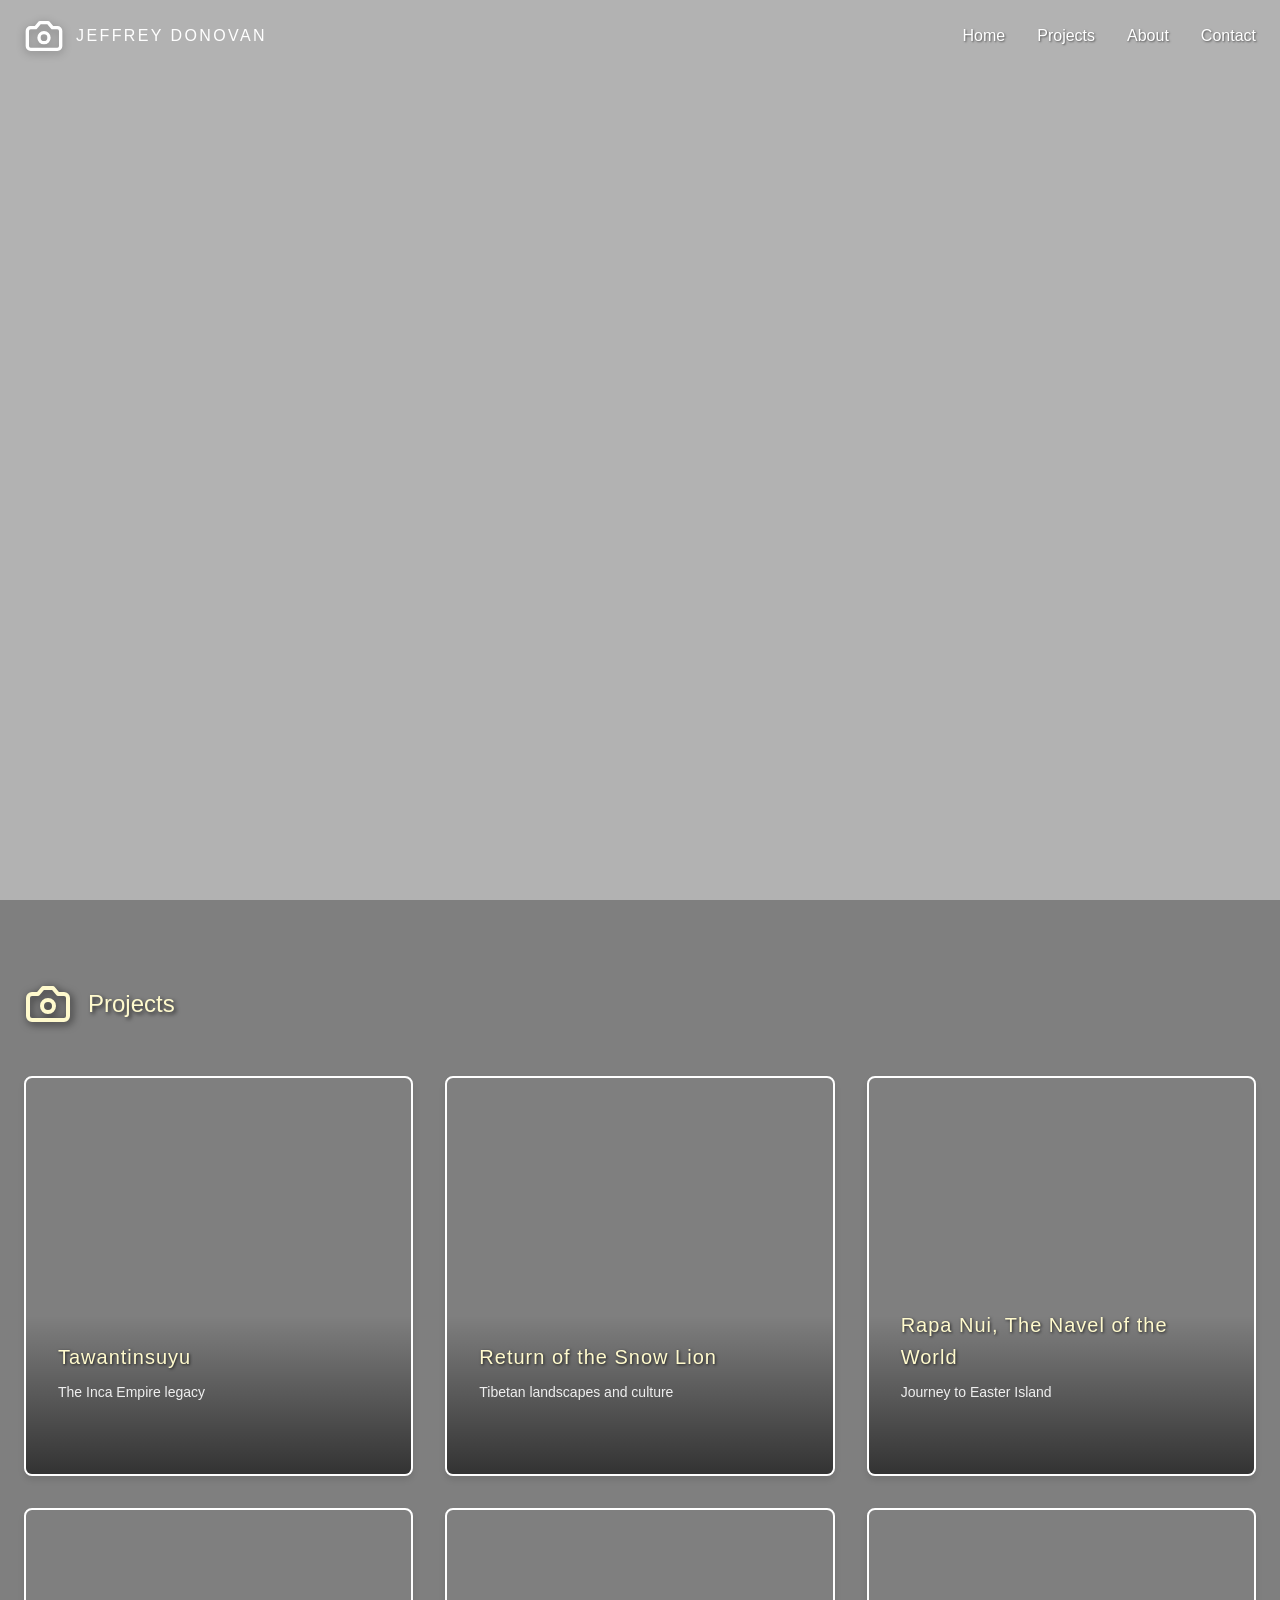
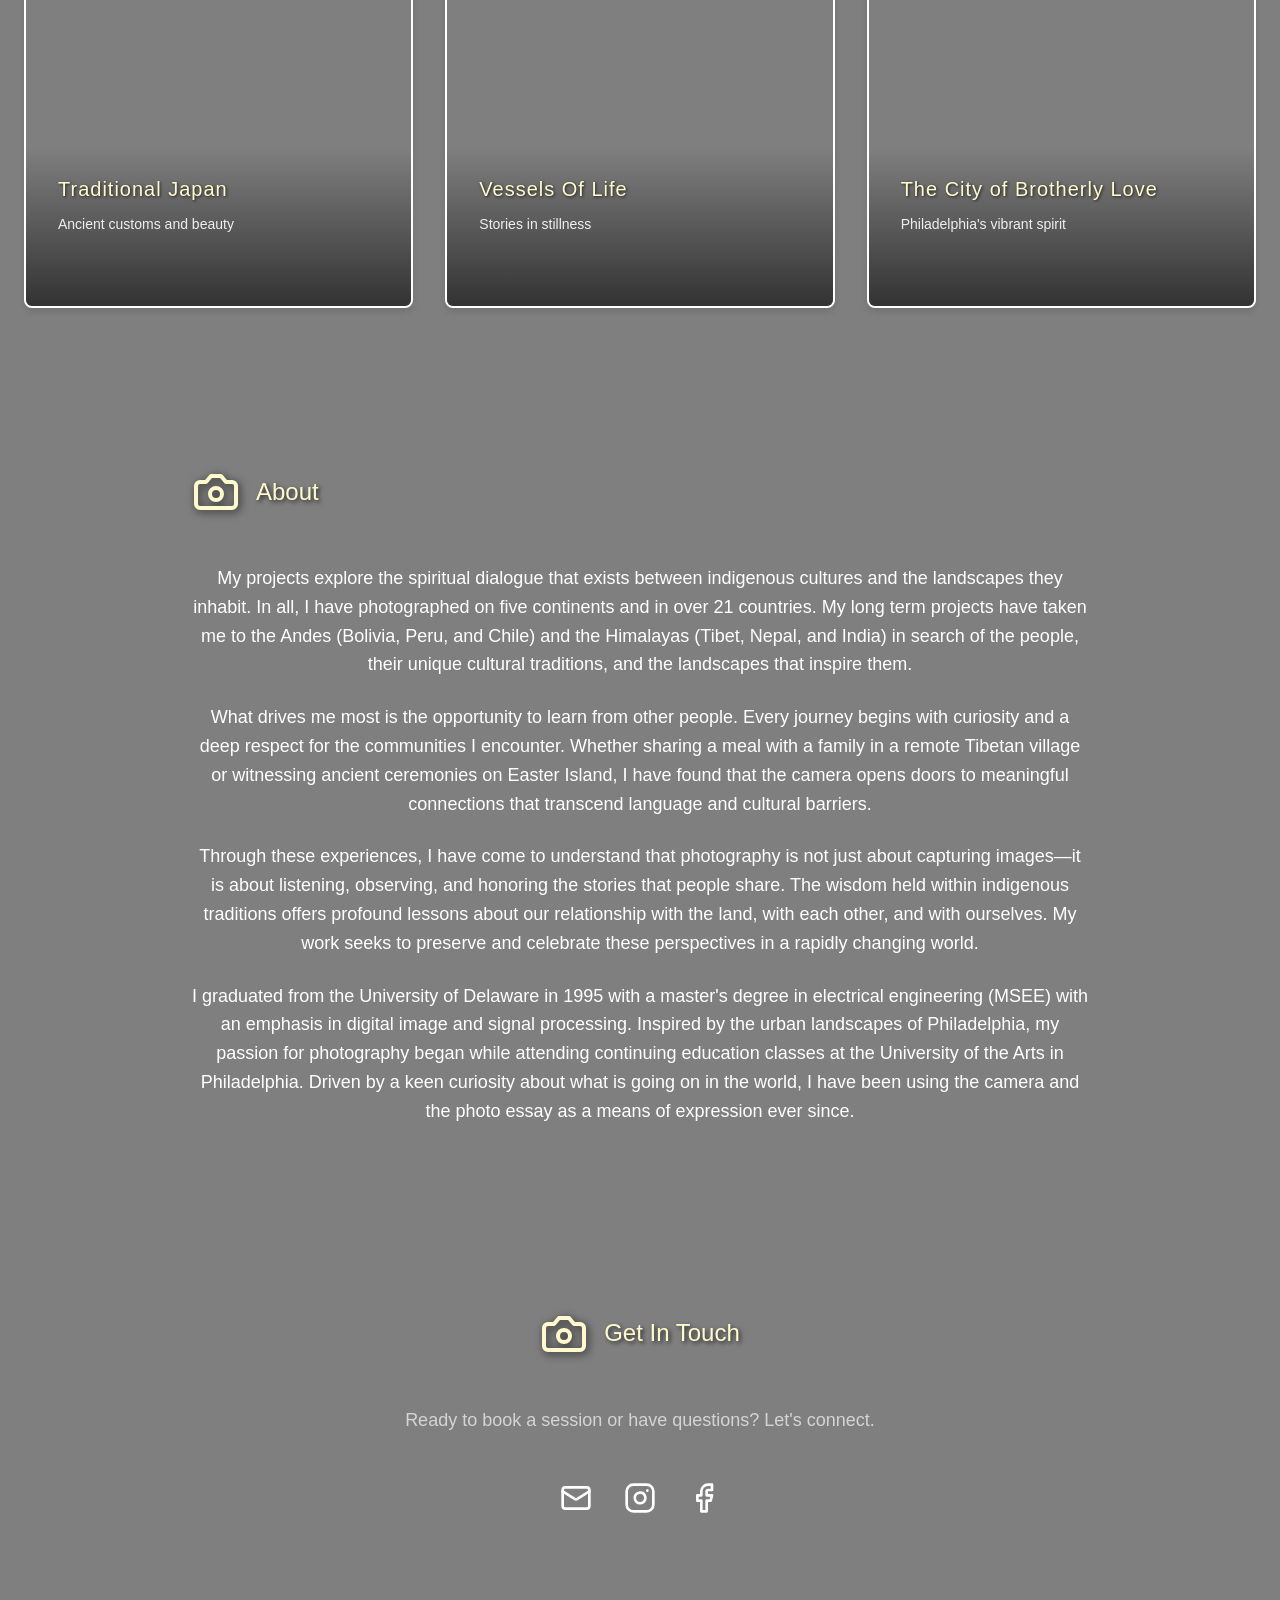
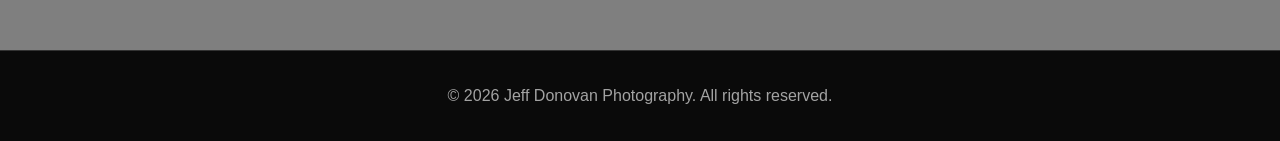
==== index.html @ c636da7d "Initial checkin" ====
<!DOCTYPE html>
<html lang="en">
<head>
  <meta charset="UTF-8">
  <meta name="viewport" content="width=device-width, initial-scale=1.0">
  <meta http-equiv="X-UA-Compatible" content="IE=edge">
  <title>Jeff Donovan Photography - Travel & Cultural Photography</title>
  
  <!-- SEO Meta Tags -->
  <meta name="keywords" content="Jeff Donovan,Jeffrey Donovan,Jeff Donovan photography,travel photography, visual anthropology,prints for sale,fine art,links to travel resources,bolivia,chile,peru,easter island,Aymara,Tibet,Rapa Nui,Philadelphia,American Photographer,American Photography">
  <meta name="description" content="This site is a showcase for the creative photography of Jeff Donovan. Jeff is a freelance photographer currently residing in Philadelphia.">
  <meta name="author" content="jeffdonovan@jeffdonovan.net">
  <meta name="robots" content="index, follow">
  
  <!-- Open Graph / Facebook -->
  <meta property="og:type" content="website">
  <meta property="og:title" content="Jeff Donovan Photography"/>
  <meta property="og:url" content="http://www.jeffdonovan.net/mainLayout.php?contentIndex=Home"/>
  <meta property="og:image" content="http://www.jeffdonovan.net/photos/aymara/Aymara0173-001c.jpg"/>
  <meta property="og:image" content="http://www.jeffdonovan.net/photos/aymara/Aymara165c.jpg"/>
  <meta property="og:description" content="This site is a showcase for the creative photography of Jeff Donovan. Jeff is a freelance photographer currently residing in the Philadelphia area."/>
  <meta property="og:site_name" content="Jeff Donovan Photography">
  
  <!-- Twitter Card -->
  <meta name="twitter:card" content="summary_large_image">
  <meta name="twitter:title" content="Jeff Donovan Photography">
  <meta name="twitter:description" content="This site is a showcase for the creative photography of Jeff Donovan. Jeff is a freelance photographer currently residing in the Philadelphia area.">
  <meta name="twitter:image" content="http://www.jeffdonovan.net/photos/aymara/Aymara0173-001c.jpg">
  
  <!-- Favicon (you'll need to add actual favicon files) -->
  <link rel="icon" type="image/x-icon" href="favicon.ico">
  <link rel="apple-touch-icon" sizes="180x180" href="apple-touch-icon.png">
  
  <!-- Canonical URL -->
  <link rel="canonical" href="http://www.jeffdonovan.net/">
  
  <link rel="stylesheet" href="styles.css">
</head>
<body>
  <!-- Header -->
  <header>
    <div class="header-container">
      <a href="#portfolio" class="logo">
        <svg xmlns="http://www.w3.org/2000/svg" width="24" height="24" viewBox="0 0 24 24" fill="none" stroke="currentColor" stroke-width="2" stroke-linecap="round" stroke-linejoin="round">
          <path d="M14.5 4h-5L7 7H4a2 2 0 0 0-2 2v9a2 2 0 0 0 2 2h16a2 2 0 0 0 2-2V9a2 2 0 0 0-2-2h-3l-2.5-3z"/>
          <circle cx="12" cy="13" r="3"/>
        </svg>
        <span>JEFFREY DONOVAN</span>
      </a>
      
      <nav>
        <a href="#home">Home</a>
        <a href="#portfolio">Projects</a>
        <a href="#about">About</a>
        <a href="#contact">Contact</a>
      </nav>

      <button class="menu-btn" onclick="toggleMenu()">
        <svg id="menu-icon" xmlns="http://www.w3.org/2000/svg" width="24" height="24" viewBox="0 0 24 24" fill="none" stroke="currentColor" stroke-width="2" stroke-linecap="round" stroke-linejoin="round">
          <line x1="3" y1="12" x2="21" y2="12"/>
          <line x1="3" y1="6" x2="21" y2="6"/>
          <line x1="3" y1="18" x2="21" y2="18"/>
        </svg>
      </button>
    </div>

    <div class="mobile-menu" id="mobile-menu">
      <a href="#home" onclick="toggleMenu()">Home</a>
      <a href="#portfolio" onclick="toggleMenu()">Projects</a>
      <a href="#about" onclick="toggleMenu()">About</a>
      <a href="#contact" onclick="toggleMenu()">Contact</a>
    </div>
  </header>

  <!-- Hero Section -->
  <section id="home" class="hero" data-hero-images='["http://www.jeffdonovan.net/photos/xlg/JED-2005-0073.jpg", "http://www.jeffdonovan.net/photos/xlg/JED-2006-0216.jpg", "http://www.jeffdonovan.net/photos/xlg/JED-2012-0015-001.jpg", "http://www.jeffdonovan.net/photos/xlg/JED-2012-0496-001.jpg", "http://www.jeffdonovan.net/photos/xlg/JED-2003-0035-001.jpg"]'></section>

  <!-- Portfolio Section -->
  <section id="portfolio" class="portfolio">
    <div class="container">
      <h2 class="section-title section-title-with-icon">
        <svg xmlns="http://www.w3.org/2000/svg" width="48" height="48" viewBox="0 0 24 24" fill="none" stroke="currentColor" stroke-width="2" stroke-linecap="round" stroke-linejoin="round">
          <path d="M14.5 4h-5L7 7H4a2 2 0 0 0-2 2v9a2 2 0 0 0 2 2h16a2 2 0 0 0 2-2V9a2 2 0 0 0-2-2h-3l-2.5-3z"/>
          <circle cx="12" cy="13" r="3"/>
        </svg>
        <span>Projects</span>
      </h2>
      
      <div class="category-cards">
        <div class="category-card" data-portfolio="peru" data-images='["http://www.jeffdonovan.net/photos/md/JED-2005-0073.jpg", "http://www.jeffdonovan.net/photos/md/JED-2011-0134 001.jpg", "http://www.jeffdonovan.net/photos/md/JED-2011-0129 002.jpg", "http://www.jeffdonovan.net/photos/md/JED-2011-0158-001.jpg"]'>
          <div class="category-image"></div>
          <div class="category-overlay">
            <h3 class="category-title">Tawantinsuyu</h3>
            <p class="category-description">The Inca Empire legacy</p>
            <a href="portfolio-detail.html?portfolio=peru" class="category-link">View Gallery →</a>
          </div>
        </div>
        
        <div class="category-card" data-portfolio="tibet" data-images='["http://www.jeffdonovan.net/photos/md/JED-2006-0177.jpg", "http://www.jeffdonovan.net/photos/md/JED-2006-0161.jpg", "http://www.jeffdonovan.net/photos/md/JED-2006-0216.jpg", "http://www.jeffdonovan.net/photos/md/JED-2011-0294 001.jpg"]'>
          <div class="category-image"></div>
          <div class="category-overlay">
            <h3 class="category-title">Return of the Snow Lion</h3>
            <p class="category-description">Tibetan landscapes and culture</p>
            <a href="portfolio-detail.html?portfolio=tibet" class="category-link">View Gallery →</a>
          </div>
        </div>
        
        <div class="category-card" data-portfolio="rapa-nui" data-images='["http://www.jeffdonovan.net/photos/md/JED-2003-0011-001.jpg", "http://www.jeffdonovan.net/photos/md/JED-2003-0016-001.jpg", "http://www.jeffdonovan.net/photos/md/JED-2003-0017-001.jpg", "http://www.jeffdonovan.net/photos/md/JED-2003-0014-001.jpg"]'>
          <div class="category-image"></div>
          <div class="category-overlay">
            <h3 class="category-title">Rapa Nui, The Navel of the World</h3>
            <p class="category-description">Journey to Easter Island</p>
            <a href="portfolio-detail.html?portfolio=rapa-nui" class="category-link">View Gallery →</a>
          </div>
        </div>
        
        <div class="category-card" data-portfolio="japan" data-images='["http://www.jeffdonovan.net/photos/md/JED-2012-0015-001.jpg", "http://www.jeffdonovan.net/photos/md/JED-2012-0294-001.jpg", "http://www.jeffdonovan.net/photos/md/JED-2012-0052-001.jpg", "http://www.jeffdonovan.net/photos/md/JED-2012-0261-002.jpg", "http://www.jeffdonovan.net/photos/md/JED-2012-0027-002.jpg", "http://www.jeffdonovan.net/photos/md/JED-2012-0045-003.jpg"]'>
          <div class="category-image"></div>
          <div class="category-overlay">
            <h3 class="category-title">Traditional Japan</h3>
            <p class="category-description">Ancient customs and beauty</p>
            <a href="portfolio-detail.html?portfolio=japan" class="category-link">View Gallery →</a>
          </div>
        </div>
        
        <div class="category-card" data-portfolio="vessels" data-images='["http://www.jeffdonovan.net/photos/md/JED-2010-0046-2.jpg", "http://www.jeffdonovan.net/photos/md/JED-2010-0152.jpg", "http://www.jeffdonovan.net/photos/md/JED-2010-0117.jpg", "http://www.jeffdonovan.net/photos/md/JED-2010-0179.jpg"]'>
          <div class="category-image"></div>
          <div class="category-overlay">
            <h3 class="category-title">Vessels Of Life</h3>
            <p class="category-description">Stories in stillness</p>
            <a href="portfolio-detail.html?portfolio=vessels" class="category-link">View Gallery →</a>
          </div>
        </div>
        
        <div class="category-card" data-portfolio="philadelphia" data-images='["http://www.jeffdonovan.net/photos/md/JED-PHIL-0001.jpg", "http://www.jeffdonovan.net/photos/md/JED-PHIL-0040-1.jpg", "http://www.jeffdonovan.net/photos/md/JED-PHIL-0008.jpg", "http://www.jeffdonovan.net/photos/md/JED-PHIL-0011.jpg"]'>
          <div class="category-image"></div>
          <div class="category-overlay">
            <h3 class="category-title">The City of Brotherly Love</h3>
            <p class="category-description">Philadelphia's vibrant spirit</p>
            <a href="portfolio-detail.html?portfolio=philadelphia" class="category-link">View Gallery →</a>
          </div>
        </div>
      </div>
    </div>
  </section>

  <!-- About Section -->
  <section id="about" class="about">
    <div class="about-content">
      <h2 class="section-title section-title-with-icon">
        <svg xmlns="http://www.w3.org/2000/svg" width="48" height="48" viewBox="0 0 24 24" fill="none" stroke="currentColor" stroke-width="2" stroke-linecap="round" stroke-linejoin="round">
          <path d="M14.5 4h-5L7 7H4a2 2 0 0 0-2 2v9a2 2 0 0 0 2 2h16a2 2 0 0 0 2-2V9a2 2 0 0 0-2-2h-3l-2.5-3z"/>
          <circle cx="12" cy="13" r="3"/>
        </svg>
        <span>About</span>
      </h2>
      <p class="main">My projects explore the spiritual dialogue that exists between indigenous cultures and the landscapes they inhabit. In all, I have photographed on five continents and in over 21 countries. My long term projects have taken me to the Andes (Bolivia, Peru, and Chile) and the Himalayas (Tibet, Nepal, and India) in search of the people, their unique cultural traditions, and the landscapes that inspire them.</p>
<p class="main">What drives me most is the opportunity to learn from other people. Every journey begins with curiosity and a deep respect for the communities I encounter. Whether sharing a meal with a family in a remote Tibetan village or witnessing ancient ceremonies on Easter Island, I have found that the camera opens doors to meaningful connections that transcend language and cultural barriers.</p>
<p class="main">Through these experiences, I have come to understand that photography is not just about capturing images—it is about listening, observing, and honoring the stories that people share. The wisdom held within indigenous traditions offers profound lessons about our relationship with the land, with each other, and with ourselves. My work seeks to preserve and celebrate these perspectives in a rapidly changing world.</p>
<p class="main">I graduated from the University of Delaware in 1995 with a master's degree in electrical engineering (MSEE) with an emphasis in digital image and signal processing. Inspired by the urban landscapes of Philadelphia, my passion for photography began while attending continuing education classes at the University of the Arts in Philadelphia. Driven by a keen curiosity about what is going on in the world, I have been using the camera and the photo essay as a means of expression ever since.</p>
    </div>
  </section>

  <!-- Contact Section -->
  <section id="contact" class="contact">
    <div class="contact-content">
      <h2 class="section-title section-title-with-icon">
        <svg xmlns="http://www.w3.org/2000/svg" width="48" height="48" viewBox="0 0 24 24" fill="none" stroke="currentColor" stroke-width="2" stroke-linecap="round" stroke-linejoin="round">
          <path d="M14.5 4h-5L7 7H4a2 2 0 0 0-2 2v9a2 2 0 0 0 2 2h16a2 2 0 0 0 2-2V9a2 2 0 0 0-2-2h-3l-2.5-3z"/>
          <circle cx="12" cy="13" r="3"/>
        </svg>
        <span>Get In Touch</span>
      </h2>
      <p>Ready to book a session or have questions? Let's connect.</p>
      
      <div class="social-links">
        <a href="/cdn-cgi/l/email-protection#f9939c9f9f9d9697968f9897b9939c9f9f9d9697968f9897d7979c8d">
          <svg xmlns="http://www.w3.org/2000/svg" width="32" height="32" viewBox="0 0 24 24" fill="none" stroke="currentColor" stroke-width="2" stroke-linecap="round" stroke-linejoin="round">
            <rect x="2" y="4" width="20" height="16" rx="2"/>
            <path d="m22 7-8.97 5.7a1.94 1.94 0 0 1-2.06 0L2 7"/>
          </svg>
        </a>
        <a href="#">
          <svg xmlns="http://www.w3.org/2000/svg" width="32" height="32" viewBox="0 0 24 24" fill="none" stroke="currentColor" stroke-width="2" stroke-linecap="round" stroke-linejoin="round">
            <rect x="2" y="2" width="20" height="20" rx="5" ry="5"/>
            <path d="M16 11.37A4 4 0 1 1 12.63 8 4 4 0 0 1 16 11.37z"/>
            <line x1="17.5" y1="6.5" x2="17.51" y2="6.5"/>
          </svg>
        </a>
        <a href="#">
          <svg xmlns="http://www.w3.org/2000/svg" width="32" height="32" viewBox="0 0 24 24" fill="none" stroke="currentColor" stroke-width="2" stroke-linecap="round" stroke-linejoin="round">
            <path d="M18 2h-3a5 5 0 0 0-5 5v3H7v4h3v8h4v-8h3l1-4h-4V7a1 1 0 0 1 1-1h3z"/>
          </svg>
        </a>
      </div>
    </div>
  </section>

  <!-- Footer -->
  <footer>
    <p>&copy; 2026 Jeff Donovan Photography. All rights reserved.</p>
  </footer>

  <script src="script.js"></script>
</body>
</html>
---- styles.css ----
* {
  margin: 0;
  padding: 0;
  box-sizing: border-box;
}

body {
  font-family: -apple-system, BlinkMacSystemFont, 'Segoe UI', Roboto, 'Helvetica Neue', Arial, sans-serif;
  background-color: white;
  color: #171717;
  line-height: 1.6;
}

/* Header Styles */
header {
  position: fixed;
  width: 100%;
  background-color: transparent;
  backdrop-filter: none;
  z-index: 1000;
  border-bottom: none;
  transition: background-color 0.3s, backdrop-filter 0.3s, border-bottom 0.3s;
}

/* Darkened background when scrolling past hero */
header.scrolled {
  background-color: rgba(0, 0, 0, 0.3);
  backdrop-filter: blur(10px);
  border-bottom: 1px solid rgba(255, 255, 255, 0.1);
}

.header-container {
  max-width: 1280px;
  margin: 0 auto;
  padding: 1rem 1.5rem;
  display: flex;
  justify-content: space-between;
  align-items: center;
}

.logo {
  display: flex;
  align-items: center;
  gap: 0.75rem;
  font-size: 1rem;
  font-weight: 400;
  letter-spacing: 0.15em;
  color: white;
  transition: color 0.3s;
  cursor: pointer;
  text-decoration: none;
}

.logo:hover {
  color: #FFFACD;
}

.logo svg {
  width: 40px;
  height: 40px;
  filter: drop-shadow(0 2px 4px rgba(0, 0, 0, 0.3));
}

header.scrolled .logo svg {
  filter: drop-shadow(0 2px 4px rgba(0, 0, 0, 0.1));
}

nav {
  display: flex;
  gap: 2rem;
}

nav a {
  color: white;
  text-decoration: none;
  transition: color 0.3s, font-size 0.3s;
  font-size: 1rem;
  text-shadow: 1px 1px 2px rgba(0, 0, 0, 0.5);
}

nav a:hover {
  color: #FFFACD;
  font-size: 1.1rem;
}

header.scrolled nav a {
  color: white;
  text-shadow: 1px 1px 2px rgba(0, 0, 0, 0.5);
}

header.scrolled nav a:hover {
  color: #FFFACD;
  font-size: 1.1rem;
}

.menu-btn {
  display: none;
  background: none;
  border: none;
  color: white;
  cursor: pointer;
  padding: 0.5rem;
  transition: color 0.3s;
  filter: drop-shadow(1px 1px 2px rgba(0, 0, 0, 0.5));
}

header.scrolled .menu-btn {
  color: white;
  filter: drop-shadow(1px 1px 2px rgba(0, 0, 0, 0.5));
}

.mobile-menu {
  display: none;
  background-color: transparent;
  backdrop-filter: none;
  border-top: 1px solid rgba(255, 255, 255, 0.2);
  padding: 1rem 1.5rem;
}

.mobile-menu.active {
  display: block;
  background-color: rgba(255, 255, 255, 0.15);
  backdrop-filter: blur(10px);
}

.mobile-menu a {
  display: block;
  color: white;
  text-decoration: none;
  padding: 0.75rem 0;
  transition: color 0.3s, background-color 0.3s;
  text-shadow: 1px 1px 2px rgba(0, 0, 0, 0.5);
  text-align: right;
}

.mobile-menu a:hover {
  color: #FFFACD;
  background-color: rgba(0, 0, 0, 0.3);
  padding-left: 1rem;
  padding-right: 1rem;
  margin-left: -1rem;
  margin-right: -1.5rem;
}

/* Hero Section */
.hero {
  height: 100vh;
  display: flex;
  align-items: center;
  justify-content: center;
  position: relative;
  background: linear-gradient(135deg, #f5f5f5 0%, #e5e5e5 100%);
  background-size: cover;
  background-position: center;
  background-repeat: no-repeat;
  transition: opacity 0.4s ease-in-out;
}

/* Add a dark overlay for better text readability when using images */
.hero::before {
  content: '';
  position: absolute;
  top: 0;
  left: 0;
  right: 0;
  bottom: 0;
  background: rgba(0, 0, 0, 0.3);
  z-index: 1;
}

.hero-content {
  text-align: center;
  padding: 1rem;
  z-index: 10;
  position: relative;
}

.hero h2 {
  font-size: 4rem;
  font-weight: 300;
  margin-bottom: 1.5rem;
  letter-spacing: 0.05em;
  color: white;
  text-shadow: 2px 2px 4px rgba(0, 0, 0, 0.5);
}

.hero p {
  font-size: 1.5rem;
  color: white;
  margin-bottom: 2rem;
  text-shadow: 1px 1px 2px rgba(0, 0, 0, 0.5);
}

.btn {
  display: inline-block;
  background-color: white;
  color: #171717;
  padding: 0.75rem 2rem;
  text-decoration: none;
  transition: background-color 0.3s;
}

.btn:hover {
  background-color: #e5e5e5;
}

/* Portfolio Section */
.portfolio {
  padding: 5rem 1.5rem;
  background-image: url('passPortBackground.jpg');
  background-size: cover;
  background-position: center;
  background-repeat: no-repeat;
  background-attachment: fixed;
  position: relative;
}

/* Add overlay for better card visibility */
.portfolio::before {
  content: '';
  position: absolute;
  top: 0;
  left: 0;
  right: 0;
  bottom: 0;
  background: rgba(0, 0, 0, 0.5);
  z-index: 1;
}

.portfolio .container,
.portfolio .section-title,
.portfolio .category-cards {
  position: relative;
  z-index: 2;
}

.portfolio .section-title {
  color: #FFFACD;
  text-shadow: 2px 2px 4px rgba(0, 0, 0, 0.7);
}

.container {
  max-width: 1280px;
  margin: 0 auto;
}

.section-title {
  font-size: 1.5rem;
  font-weight: 300;
  text-align: center;
  margin-bottom: 3rem;
}

.section-title-with-icon {
  display: flex;
  align-items: center;
  justify-content: flex-start;
  gap: 1rem;
}

.section-title-with-icon svg {
  filter: drop-shadow(2px 2px 4px rgba(0, 0, 0, 0.7));
  flex-shrink: 0;
}

.category-cards {
  display: grid;
  grid-template-columns: repeat(auto-fit, minmax(350px, 1fr));
  gap: 2rem;
}

.category-card {
  position: relative;
  height: 400px;
  overflow: hidden;
  cursor: pointer;
  border-radius: 8px;
  border: 2px solid white;
  box-shadow: 0 4px 6px rgba(0, 0, 0, 0.1);
  transition: transform 0.3s, box-shadow 0.3s, border-color 0.3s;
}

.category-card:hover {
  transform: translateY(-8px);
  box-shadow: 0 12px 24px rgba(0, 0, 0, 0.15);
  border-color: #FFFACD;
}

.category-image {
  position: absolute;
  inset: 0;
  transition: opacity 0.8s ease-in-out;
}

.category-image.fade-out {
  opacity: 0;
}

.category-card:hover .category-image {
  transform: scale(1.1);
}

.category-overlay {
  position: absolute;
  inset: 0;
  background: linear-gradient(to bottom, transparent 0%, transparent 60%, rgba(0, 0, 0, 0.6) 100%);
  display: flex;
  flex-direction: column;
  justify-content: flex-end;
  padding: 2rem;
  color: white;
  transition: background 0.3s;
}

.category-card:hover .category-overlay {
  background: linear-gradient(to bottom, transparent 0%, transparent 50%, rgba(0, 0, 0, 0.7) 100%);
}

.category-title {
  font-size: 1.25rem;
  font-weight: 300;
  margin-bottom: 0.5rem;
  letter-spacing: 0.05em;
  color: #FFFACD;
  text-shadow: 1px 1px 3px rgba(0, 0, 0, 0.7);
}

.category-description {
  font-size: 0.875rem;
  margin-bottom: 1rem;
  opacity: 0.9;
}

.category-link {
  display: inline-block;
  color: white;
  text-decoration: none;
  font-size: 0.875rem;
  opacity: 0;
  transform: translateY(10px);
  transition: opacity 0.3s, transform 0.3s;
}

.category-card:hover .category-link {
  opacity: 1;
  transform: translateY(0);
}

/* About Section */
.about {
  padding: 5rem 1.5rem;
  background-image: url('passPortBackground.jpg');
  background-size: cover;
  background-position: center;
  background-repeat: no-repeat;
  background-attachment: fixed;
  position: relative;
}

/* Add overlay for better text readability */
.about::before {
  content: '';
  position: absolute;
  top: 0;
  left: 0;
  right: 0;
  bottom: 0;
  background: rgba(0, 0, 0, 0.5);
  z-index: 1;
}

.about-content {
  max-width: 56rem;
  margin: 0 auto;
  text-align: center;
  position: relative;
  z-index: 2;
}

.about-content p {
  font-size: 1.125rem;
  color: white;
  margin-bottom: 1.5rem;
}

.about .section-title {
  color: #FFFACD;
  text-shadow: 2px 2px 4px rgba(0, 0, 0, 0.7);
}

/* Contact Section */
.contact {
  padding: 5rem 1.5rem;
  background-image: url('passPortBackground.jpg');
  background-size: cover;
  background-position: center;
  background-repeat: no-repeat;
  background-attachment: fixed;
  position: relative;
}

/* Add overlay for better text readability */
.contact::before {
  content: '';
  position: absolute;
  top: 0;
  left: 0;
  right: 0;
  bottom: 0;
  background: rgba(0, 0, 0, 0.5);
  z-index: 1;
}

.contact-content {
  max-width: 56rem;
  margin: 0 auto;
  text-align: center;
  position: relative;
  z-index: 2;
}

.contact .section-title {
  color: #FFFACD;
  text-shadow: 2px 2px 4px rgba(0, 0, 0, 0.7);
}

.contact .section-title-with-icon {
  justify-content: center;
}

.contact-content p {
  font-size: 1.125rem;
  color: #d4d4d4;
  margin-bottom: 3rem;
}

.social-links {
  display: flex;
  justify-content: center;
  gap: 2rem;
  margin-bottom: 3rem;
}

.social-links a {
  color: white;
  transition: color 0.3s;
}

.social-links a:hover {
  color: #a3a3a3;
}

.social-links svg {
  width: 32px;
  height: 32px;
}

.contact .btn {
  background-color: white;
  color: #171717;
}

/* Footer */
footer {
  background-color: #0a0a0a;
  border-top: 1px solid #333;
  padding: 2rem 1.5rem;
  text-align: center;
  color: #a3a3a3;
}

/* Photo Gradient Backgrounds */
.gradient-1 { background: linear-gradient(135deg, #fbbf24 0%, #ea580c 100%); }
.gradient-2 { background: linear-gradient(135deg, #60a5fa 0%, #0891b2 100%); }
.gradient-3 { background: linear-gradient(135deg, #c084fc 0%, #db2777 100%); }
.gradient-4 { background: linear-gradient(135deg, #4ade80 0%, #059669 100%); }
.gradient-5 { background: linear-gradient(135deg, #fb7185 0%, #dc2626 100%); }
.gradient-6 { background: linear-gradient(135deg, #818cf8 0%, #3b82f6 100%); }
.gradient-7 { background: linear-gradient(135deg, #facc15 0%, #f59e0b 100%); }
.gradient-8 { background: linear-gradient(135deg, #2dd4bf 0%, #0891b2 100%); }
.gradient-9 { background: linear-gradient(135deg, #a78bfa 0%, #9333ea 100%); }

/* Responsive Design */
@media (max-width: 768px) {
  nav {
    display: none;
  }

  .menu-btn {
    display: block;
  }

  .hero h2 {
    font-size: 2.5rem;
  }

  .hero p {
    font-size: 1.25rem;
  }

  .category-cards {
    grid-template-columns: 1fr;
  }
  
  .category-card {
    height: 350px;
  }
  
  /* Fix background image scaling on mobile */
  .hero {
    background-attachment: scroll !important;
    background-size: cover;
  }
  
  .portfolio {
    background-attachment: scroll !important;
    background-size: cover;
  }
  
  .about {
    background-attachment: scroll !important;
    background-size: cover;
  }
  
  .contact {
    background-attachment: scroll !important;
    background-size: cover;
  }
}
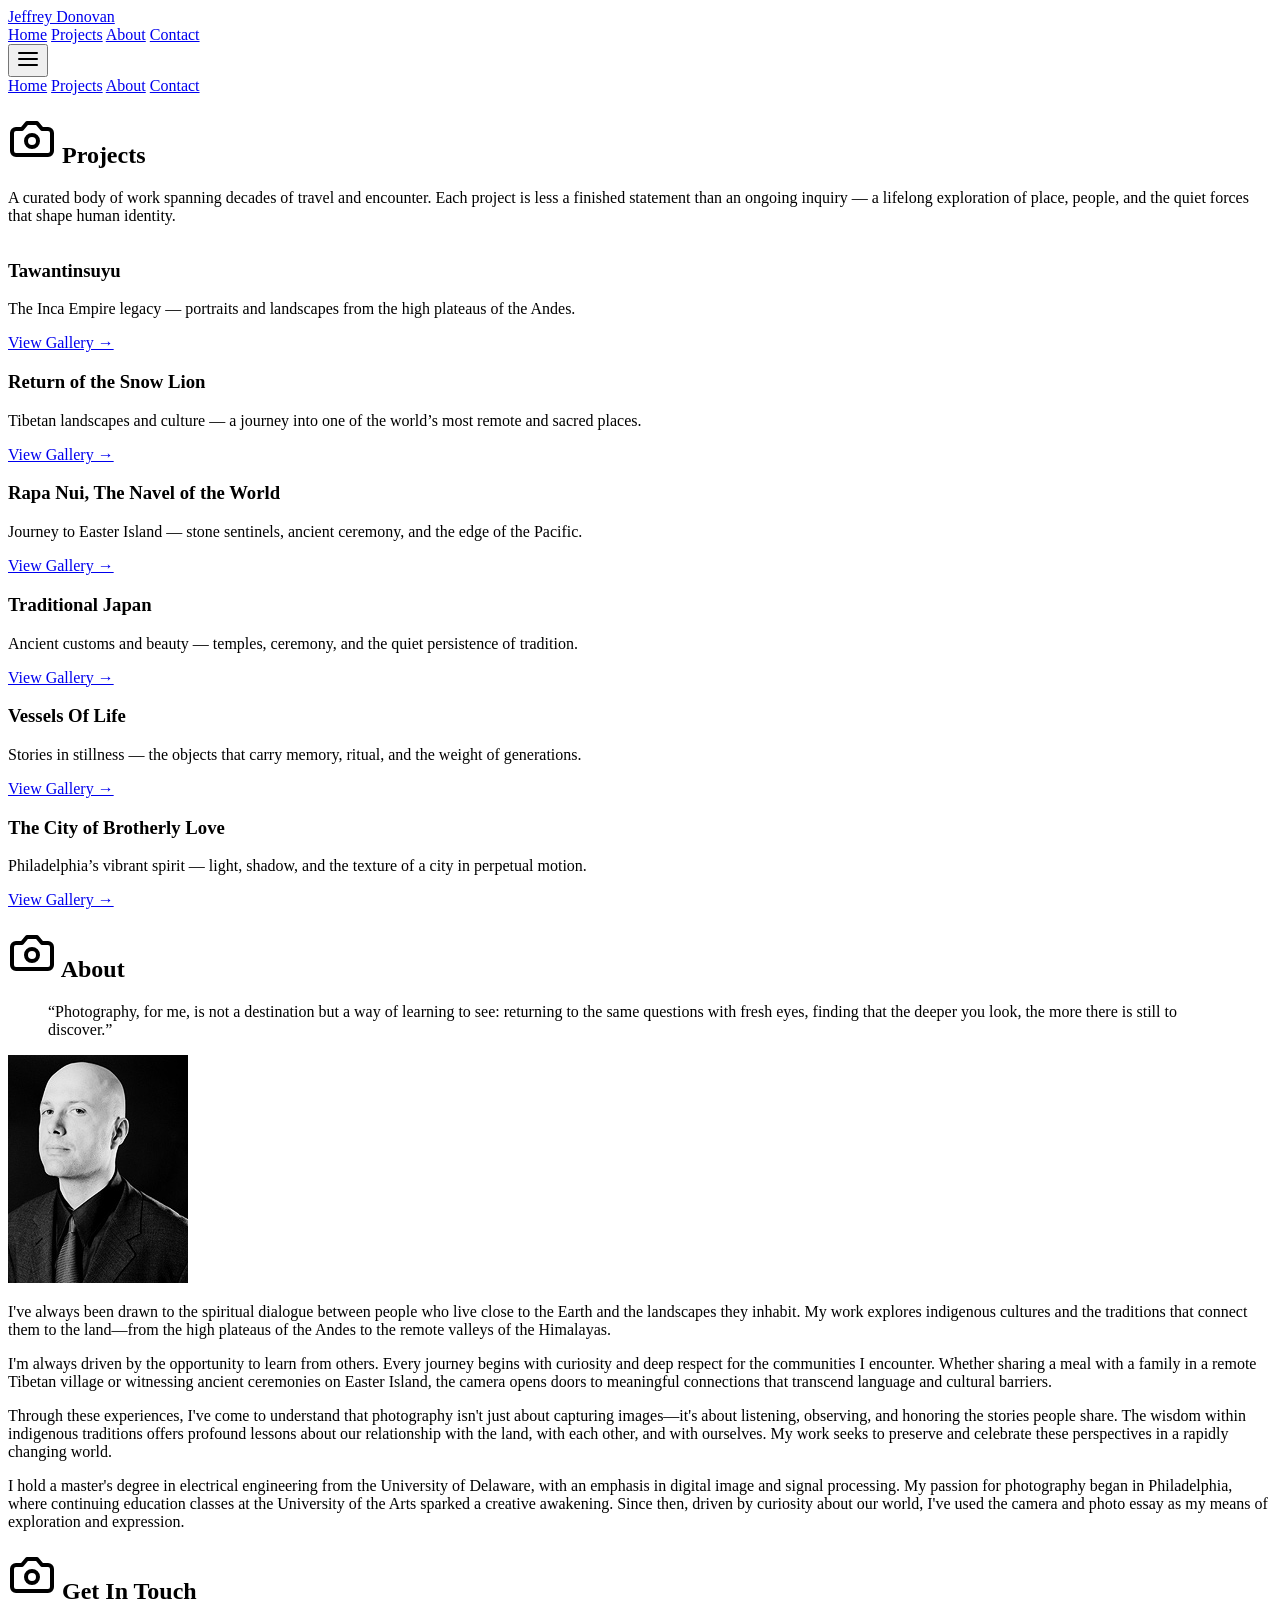
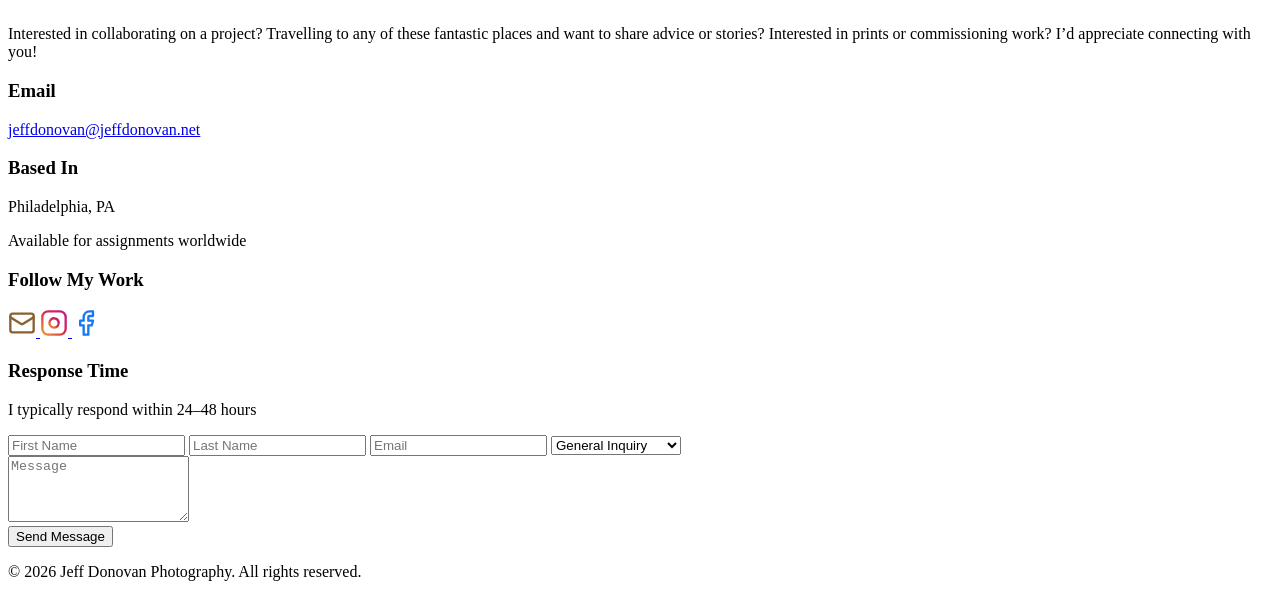
==== commit e3c8170b: "New site version" ====
--- a/index.html
+++ b/index.html
@@ -5,65 +5,48 @@
   <meta name="viewport" content="width=device-width, initial-scale=1.0">
   <meta http-equiv="X-UA-Compatible" content="IE=edge">
   <title>Jeff Donovan Photography - Travel & Cultural Photography</title>
-  
-  <!-- SEO Meta Tags -->
   <meta name="keywords" content="Jeff Donovan,Jeffrey Donovan,Jeff Donovan photography,travel photography, visual anthropology,prints for sale,fine art,links to travel resources,bolivia,chile,peru,easter island,Aymara,Tibet,Rapa Nui,Philadelphia,American Photographer,American Photography">
   <meta name="description" content="This site is a showcase for the creative photography of Jeff Donovan. Jeff is a freelance photographer currently residing in Philadelphia.">
   <meta name="author" content="jeffdonovan@jeffdonovan.net">
   <meta name="robots" content="index, follow">
-  
-  <!-- Open Graph / Facebook -->
   <meta property="og:type" content="website">
   <meta property="og:title" content="Jeff Donovan Photography"/>
-  <meta property="og:url" content="http://www.jeffdonovan.net/mainLayout.php?contentIndex=Home"/>
+  <meta property="og:url" content="http://www.jeffdonovan.net/"/>
   <meta property="og:image" content="http://www.jeffdonovan.net/photos/aymara/Aymara0173-001c.jpg"/>
-  <meta property="og:image" content="http://www.jeffdonovan.net/photos/aymara/Aymara165c.jpg"/>
   <meta property="og:description" content="This site is a showcase for the creative photography of Jeff Donovan. Jeff is a freelance photographer currently residing in the Philadelphia area."/>
   <meta property="og:site_name" content="Jeff Donovan Photography">
-  
-  <!-- Twitter Card -->
   <meta name="twitter:card" content="summary_large_image">
   <meta name="twitter:title" content="Jeff Donovan Photography">
-  <meta name="twitter:description" content="This site is a showcase for the creative photography of Jeff Donovan. Jeff is a freelance photographer currently residing in the Philadelphia area.">
+  <meta name="twitter:description" content="This site is a showcase for the creative photography of Jeff Donovan.">
   <meta name="twitter:image" content="http://www.jeffdonovan.net/photos/aymara/Aymara0173-001c.jpg">
-  
-  <!-- Favicon (you'll need to add actual favicon files) -->
   <link rel="icon" type="image/x-icon" href="favicon.ico">
   <link rel="apple-touch-icon" sizes="180x180" href="apple-touch-icon.png">
-  
-  <!-- Canonical URL -->
   <link rel="canonical" href="http://www.jeffdonovan.net/">
-  
   <link rel="stylesheet" href="styles.css">
+  <link rel="preconnect" href="https://fonts.googleapis.com">
+  <link rel="preconnect" href="https://fonts.gstatic.com" crossorigin>
+  <link href="https://fonts.googleapis.com/css2?family=Cormorant+Garamond:ital,wght@0,300;0,400;1,300&display=swap" rel="stylesheet">
 </head>
 <body>
+
   <!-- Header -->
   <header>
     <div class="header-container">
-      <a href="#portfolio" class="logo">
-        <svg xmlns="http://www.w3.org/2000/svg" width="24" height="24" viewBox="0 0 24 24" fill="none" stroke="currentColor" stroke-width="2" stroke-linecap="round" stroke-linejoin="round">
-          <path d="M14.5 4h-5L7 7H4a2 2 0 0 0-2 2v9a2 2 0 0 0 2 2h16a2 2 0 0 0 2-2V9a2 2 0 0 0-2-2h-3l-2.5-3z"/>
-          <circle cx="12" cy="13" r="3"/>
-        </svg>
-        <span>JEFFREY DONOVAN</span>
-      </a>
-      
+      <a href="#home" class="logo">Jeffrey Donovan</a>
       <nav>
         <a href="#home">Home</a>
         <a href="#portfolio">Projects</a>
         <a href="#about">About</a>
         <a href="#contact">Contact</a>
       </nav>
-
       <button class="menu-btn" onclick="toggleMenu()">
-        <svg id="menu-icon" xmlns="http://www.w3.org/2000/svg" width="24" height="24" viewBox="0 0 24 24" fill="none" stroke="currentColor" stroke-width="2" stroke-linecap="round" stroke-linejoin="round">
+        <svg xmlns="http://www.w3.org/2000/svg" width="24" height="24" viewBox="0 0 24 24" fill="none" stroke="currentColor" stroke-width="2" stroke-linecap="round" stroke-linejoin="round">
           <line x1="3" y1="12" x2="21" y2="12"/>
           <line x1="3" y1="6" x2="21" y2="6"/>
           <line x1="3" y1="18" x2="21" y2="18"/>
         </svg>
       </button>
     </div>
-
     <div class="mobile-menu" id="mobile-menu">
       <a href="#home" onclick="toggleMenu()">Home</a>
       <a href="#portfolio" onclick="toggleMenu()">Projects</a>
@@ -73,73 +56,77 @@
   </header>
 
   <!-- Hero Section -->
-  <section id="home" class="hero" data-hero-images='["http://www.jeffdonovan.net/photos/xlg/JED-2005-0073.jpg", "http://www.jeffdonovan.net/photos/xlg/JED-2006-0216.jpg", "http://www.jeffdonovan.net/photos/xlg/JED-2012-0015-001.jpg", "http://www.jeffdonovan.net/photos/xlg/JED-2012-0496-001.jpg", "http://www.jeffdonovan.net/photos/xlg/JED-2003-0035-001.jpg"]'></section>
+  <section id="home" class="hero" data-hero-images='["http://www.jeffdonovan.net/photos/xlg/JED-2005-0073.jpg","http://www.jeffdonovan.net/photos/xlg/JED-2006-0216.jpg","http://www.jeffdonovan.net/photos/xlg/JED-2012-0015-001.jpg","http://www.jeffdonovan.net/photos/xlg/JED-2012-0496-001.jpg","http://www.jeffdonovan.net/photos/xlg/JED-2003-0035-001.jpg"]'></section>
 
   <!-- Portfolio Section -->
   <section id="portfolio" class="portfolio">
     <div class="container">
       <h2 class="section-title section-title-with-icon">
-        <svg xmlns="http://www.w3.org/2000/svg" width="48" height="48" viewBox="0 0 24 24" fill="none" stroke="currentColor" stroke-width="2" stroke-linecap="round" stroke-linejoin="round">
-          <path d="M14.5 4h-5L7 7H4a2 2 0 0 0-2 2v9a2 2 0 0 0 2 2h16a2 2 0 0 0 2-2V9a2 2 0 0 0-2-2h-3l-2.5-3z"/>
-          <circle cx="12" cy="13" r="3"/>
-        </svg>
-        <span>Projects</span>
+        <span class="title-row">
+          <svg xmlns="http://www.w3.org/2000/svg" width="48" height="48" viewBox="0 0 24 24" fill="none" stroke="currentColor" stroke-width="2" stroke-linecap="round" stroke-linejoin="round">
+            <path d="M14.5 4h-5L7 7H4a2 2 0 0 0-2 2v9a2 2 0 0 0 2 2h16a2 2 0 0 0 2-2V9a2 2 0 0 0-2-2h-3l-2.5-3z"/>
+            <circle cx="12" cy="13" r="3"/>
+          </svg>
+          <span>Projects</span>
+        </span>
       </h2>
-      
+      <p class="portfolio-detail-description">A curated body of work spanning decades of travel and encounter. Each project is less a finished statement than an ongoing inquiry — a lifelong exploration of place, people, and the quiet forces that shape human identity.</p>
       <div class="category-cards">
-        <div class="category-card" data-portfolio="peru" data-images='["http://www.jeffdonovan.net/photos/md/JED-2005-0073.jpg", "http://www.jeffdonovan.net/photos/md/JED-2011-0134 001.jpg", "http://www.jeffdonovan.net/photos/md/JED-2011-0129 002.jpg", "http://www.jeffdonovan.net/photos/md/JED-2011-0158-001.jpg"]'>
-          <div class="category-image"></div>
+
+        <div class="category-card" onclick="window.location='portfolio-detail.html?portfolio=42'">
+          <div class="category-image" data-images='["http://www.jeffdonovan.net/photos/md/JED-2005-0073.jpg","http://www.jeffdonovan.net/photos/md/JED-2011-0134 001.jpg","http://www.jeffdonovan.net/photos/md/JED-2011-0129 002.jpg","http://www.jeffdonovan.net/photos/md/JED-2011-0158-001.jpg"]'></div>
           <div class="category-overlay">
             <h3 class="category-title">Tawantinsuyu</h3>
-            <p class="category-description">The Inca Empire legacy</p>
-            <a href="portfolio-detail.html?portfolio=peru" class="category-link">View Gallery →</a>
-          </div>
-        </div>
-        
-        <div class="category-card" data-portfolio="tibet" data-images='["http://www.jeffdonovan.net/photos/md/JED-2006-0177.jpg", "http://www.jeffdonovan.net/photos/md/JED-2006-0161.jpg", "http://www.jeffdonovan.net/photos/md/JED-2006-0216.jpg", "http://www.jeffdonovan.net/photos/md/JED-2011-0294 001.jpg"]'>
-          <div class="category-image"></div>
+            <p class="category-description">The Inca Empire legacy — portraits and landscapes from the high plateaus of the Andes.</p>
+            <a href="portfolio-detail.html?portfolio=42" class="category-link">View Gallery &rarr;</a>
+          </div>
+        </div>
+
+        <div class="category-card" onclick="window.location='portfolio-detail.html?portfolio=39'">
+          <div class="category-image" data-images='["http://www.jeffdonovan.net/photos/md/JED-2006-0177.jpg","http://www.jeffdonovan.net/photos/md/JED-2006-0161.jpg","http://www.jeffdonovan.net/photos/md/JED-2006-0216.jpg","http://www.jeffdonovan.net/photos/md/JED-2011-0294 001.jpg"]'></div>
           <div class="category-overlay">
             <h3 class="category-title">Return of the Snow Lion</h3>
-            <p class="category-description">Tibetan landscapes and culture</p>
-            <a href="portfolio-detail.html?portfolio=tibet" class="category-link">View Gallery →</a>
-          </div>
-        </div>
-        
-        <div class="category-card" data-portfolio="rapa-nui" data-images='["http://www.jeffdonovan.net/photos/md/JED-2003-0011-001.jpg", "http://www.jeffdonovan.net/photos/md/JED-2003-0016-001.jpg", "http://www.jeffdonovan.net/photos/md/JED-2003-0017-001.jpg", "http://www.jeffdonovan.net/photos/md/JED-2003-0014-001.jpg"]'>
-          <div class="category-image"></div>
+            <p class="category-description">Tibetan landscapes and culture — a journey into one of the world&rsquo;s most remote and sacred places.</p>
+            <a href="portfolio-detail.html?portfolio=39" class="category-link">View Gallery &rarr;</a>
+          </div>
+        </div>
+
+        <div class="category-card" onclick="window.location='portfolio-detail.html?portfolio=4'">
+          <div class="category-image" data-images='["http://www.jeffdonovan.net/photos/md/JED-2003-0011-001.jpg","http://www.jeffdonovan.net/photos/md/JED-2003-0016-001.jpg","http://www.jeffdonovan.net/photos/md/JED-2003-0017-001.jpg","http://www.jeffdonovan.net/photos/md/JED-2003-0014-001.jpg"]'></div>
           <div class="category-overlay">
             <h3 class="category-title">Rapa Nui, The Navel of the World</h3>
-            <p class="category-description">Journey to Easter Island</p>
-            <a href="portfolio-detail.html?portfolio=rapa-nui" class="category-link">View Gallery →</a>
-          </div>
-        </div>
-        
-        <div class="category-card" data-portfolio="japan" data-images='["http://www.jeffdonovan.net/photos/md/JED-2012-0015-001.jpg", "http://www.jeffdonovan.net/photos/md/JED-2012-0294-001.jpg", "http://www.jeffdonovan.net/photos/md/JED-2012-0052-001.jpg", "http://www.jeffdonovan.net/photos/md/JED-2012-0261-002.jpg", "http://www.jeffdonovan.net/photos/md/JED-2012-0027-002.jpg", "http://www.jeffdonovan.net/photos/md/JED-2012-0045-003.jpg"]'>
-          <div class="category-image"></div>
+            <p class="category-description">Journey to Easter Island — stone sentinels, ancient ceremony, and the edge of the Pacific.</p>
+            <a href="portfolio-detail.html?portfolio=4" class="category-link">View Gallery &rarr;</a>
+          </div>
+        </div>
+
+        <div class="category-card" onclick="window.location='portfolio-detail.html?portfolio=46'">
+          <div class="category-image" data-images='["http://www.jeffdonovan.net/photos/md/JED-2012-0015-001.jpg","http://www.jeffdonovan.net/photos/md/JED-2012-0294-001.jpg","http://www.jeffdonovan.net/photos/md/JED-2012-0052-001.jpg","http://www.jeffdonovan.net/photos/md/JED-2012-0261-002.jpg","http://www.jeffdonovan.net/photos/md/JED-2012-0027-002.jpg","http://www.jeffdonovan.net/photos/md/JED-2012-0045-003.jpg"]'></div>
           <div class="category-overlay">
             <h3 class="category-title">Traditional Japan</h3>
-            <p class="category-description">Ancient customs and beauty</p>
-            <a href="portfolio-detail.html?portfolio=japan" class="category-link">View Gallery →</a>
-          </div>
-        </div>
-        
-        <div class="category-card" data-portfolio="vessels" data-images='["http://www.jeffdonovan.net/photos/md/JED-2010-0046-2.jpg", "http://www.jeffdonovan.net/photos/md/JED-2010-0152.jpg", "http://www.jeffdonovan.net/photos/md/JED-2010-0117.jpg", "http://www.jeffdonovan.net/photos/md/JED-2010-0179.jpg"]'>
-          <div class="category-image"></div>
+            <p class="category-description">Ancient customs and beauty — temples, ceremony, and the quiet persistence of tradition.</p>
+            <a href="portfolio-detail.html?portfolio=46" class="category-link">View Gallery &rarr;</a>
+          </div>
+        </div>
+
+        <div class="category-card" onclick="window.location='portfolio-detail.html?portfolio=37'">
+          <div class="category-image" data-images='["http://www.jeffdonovan.net/photos/md/JED-2010-0046-2.jpg","http://www.jeffdonovan.net/photos/md/JED-2010-0152.jpg","http://www.jeffdonovan.net/photos/md/JED-2010-0117.jpg","http://www.jeffdonovan.net/photos/md/JED-2010-0179.jpg"]'></div>
           <div class="category-overlay">
             <h3 class="category-title">Vessels Of Life</h3>
-            <p class="category-description">Stories in stillness</p>
-            <a href="portfolio-detail.html?portfolio=vessels" class="category-link">View Gallery →</a>
-          </div>
-        </div>
-        
-        <div class="category-card" data-portfolio="philadelphia" data-images='["http://www.jeffdonovan.net/photos/md/JED-PHIL-0001.jpg", "http://www.jeffdonovan.net/photos/md/JED-PHIL-0040-1.jpg", "http://www.jeffdonovan.net/photos/md/JED-PHIL-0008.jpg", "http://www.jeffdonovan.net/photos/md/JED-PHIL-0011.jpg"]'>
-          <div class="category-image"></div>
+            <p class="category-description">Stories in stillness — the objects that carry memory, ritual, and the weight of generations.</p>
+            <a href="portfolio-detail.html?portfolio=37" class="category-link">View Gallery &rarr;</a>
+          </div>
+        </div>
+
+        <div class="category-card" onclick="window.location='portfolio-detail.html?portfolio=30'">
+          <div class="category-image" data-images='["http://www.jeffdonovan.net/photos/md/JED-PHIL-0001.jpg","http://www.jeffdonovan.net/photos/md/JED-PHIL-0040-1.jpg","http://www.jeffdonovan.net/photos/md/JED-PHIL-0008.jpg","http://www.jeffdonovan.net/photos/md/JED-PHIL-0011.jpg"]'></div>
           <div class="category-overlay">
             <h3 class="category-title">The City of Brotherly Love</h3>
-            <p class="category-description">Philadelphia's vibrant spirit</p>
-            <a href="portfolio-detail.html?portfolio=philadelphia" class="category-link">View Gallery →</a>
-          </div>
-        </div>
+            <p class="category-description">Philadelphia&rsquo;s vibrant spirit — light, shadow, and the texture of a city in perpetual motion.</p>
+            <a href="portfolio-detail.html?portfolio=30" class="category-link">View Gallery &rarr;</a>
+          </div>
+        </div>
+
       </div>
     </div>
   </section>
@@ -148,16 +135,30 @@
   <section id="about" class="about">
     <div class="about-content">
       <h2 class="section-title section-title-with-icon">
-        <svg xmlns="http://www.w3.org/2000/svg" width="48" height="48" viewBox="0 0 24 24" fill="none" stroke="currentColor" stroke-width="2" stroke-linecap="round" stroke-linejoin="round">
-          <path d="M14.5 4h-5L7 7H4a2 2 0 0 0-2 2v9a2 2 0 0 0 2 2h16a2 2 0 0 0 2-2V9a2 2 0 0 0-2-2h-3l-2.5-3z"/>
-          <circle cx="12" cy="13" r="3"/>
-        </svg>
-        <span>About</span>
+        <span class="title-row">
+          <svg xmlns="http://www.w3.org/2000/svg" width="48" height="48" viewBox="0 0 24 24" fill="none" stroke="currentColor" stroke-width="2" stroke-linecap="round" stroke-linejoin="round">
+            <path d="M14.5 4h-5L7 7H4a2 2 0 0 0-2 2v9a2 2 0 0 0 2 2h16a2 2 0 0 0 2-2V9a2 2 0 0 0-2-2h-3l-2.5-3z"/>
+            <circle cx="12" cy="13" r="3"/>
+          </svg>
+          <span>About</span>
+        </span>
       </h2>
-      <p class="main">My projects explore the spiritual dialogue that exists between indigenous cultures and the landscapes they inhabit. In all, I have photographed on five continents and in over 21 countries. My long term projects have taken me to the Andes (Bolivia, Peru, and Chile) and the Himalayas (Tibet, Nepal, and India) in search of the people, their unique cultural traditions, and the landscapes that inspire them.</p>
-<p class="main">What drives me most is the opportunity to learn from other people. Every journey begins with curiosity and a deep respect for the communities I encounter. Whether sharing a meal with a family in a remote Tibetan village or witnessing ancient ceremonies on Easter Island, I have found that the camera opens doors to meaningful connections that transcend language and cultural barriers.</p>
-<p class="main">Through these experiences, I have come to understand that photography is not just about capturing images—it is about listening, observing, and honoring the stories that people share. The wisdom held within indigenous traditions offers profound lessons about our relationship with the land, with each other, and with ourselves. My work seeks to preserve and celebrate these perspectives in a rapidly changing world.</p>
-<p class="main">I graduated from the University of Delaware in 1995 with a master's degree in electrical engineering (MSEE) with an emphasis in digital image and signal processing. Inspired by the urban landscapes of Philadelphia, my passion for photography began while attending continuing education classes at the University of the Arts in Philadelphia. Driven by a keen curiosity about what is going on in the world, I have been using the camera and the photo essay as a means of expression ever since.</p>
+      <!-- Row 1: quote full width -->
+      <blockquote class="about-quote">
+        <p>&ldquo;Photography, for me, is not a destination but a way of learning to see: returning to the same questions with fresh eyes, finding that the deeper you look, the more there is still to discover.&rdquo;</p>
+      </blockquote>
+
+      <!-- Row 2: image floated left, text wraps around it -->
+      <div class="about-text">
+        <div class="about-image">
+          <img src="JeffDonovanPortrait.jpg" alt="Jeff Donovan Portrait">
+        </div>
+        <p class="main">I've always been drawn to the spiritual dialogue between people who live close to the Earth and the landscapes they inhabit. My work explores indigenous cultures and the traditions that connect them to the land—from the high plateaus of the Andes to the remote valleys of the Himalayas.</p>
+        <p class="main">I'm always driven by the opportunity to learn from others. Every journey begins with curiosity and deep respect for the communities I encounter. Whether sharing a meal with a family in a remote Tibetan village or witnessing ancient ceremonies on Easter Island, the camera opens doors to meaningful connections that transcend language and cultural barriers.</p>
+        <p class="main">Through these experiences, I've come to understand that photography isn't just about capturing images—it's about listening, observing, and honoring the stories people share. The wisdom within indigenous traditions offers profound lessons about our relationship with the land, with each other, and with ourselves. My work seeks to preserve and celebrate these perspectives in a rapidly changing world.</p>
+        <p class="main">I hold a master's degree in electrical engineering from the University of Delaware, with an emphasis in digital image and signal processing. My passion for photography began in Philadelphia, where continuing education classes at the University of the Arts sparked a creative awakening. Since then, driven by curiosity about our world, I've used the camera and photo essay as my means of exploration and expression.</p>
+      </div>
+
     </div>
   </section>
 
@@ -165,34 +166,94 @@
   <section id="contact" class="contact">
     <div class="contact-content">
       <h2 class="section-title section-title-with-icon">
-        <svg xmlns="http://www.w3.org/2000/svg" width="48" height="48" viewBox="0 0 24 24" fill="none" stroke="currentColor" stroke-width="2" stroke-linecap="round" stroke-linejoin="round">
-          <path d="M14.5 4h-5L7 7H4a2 2 0 0 0-2 2v9a2 2 0 0 0 2 2h16a2 2 0 0 0 2-2V9a2 2 0 0 0-2-2h-3l-2.5-3z"/>
-          <circle cx="12" cy="13" r="3"/>
-        </svg>
-        <span>Get In Touch</span>
+        <span class="title-row">
+          <svg xmlns="http://www.w3.org/2000/svg" width="48" height="48" viewBox="0 0 24 24" fill="none" stroke="currentColor" stroke-width="2" stroke-linecap="round" stroke-linejoin="round">
+            <path d="M14.5 4h-5L7 7H4a2 2 0 0 0-2 2v9a2 2 0 0 0 2 2h16a2 2 0 0 0 2-2V9a2 2 0 0 0-2-2h-3l-2.5-3z"/>
+            <circle cx="12" cy="13" r="3"/>
+          </svg>
+          <span>Get In Touch</span>
+        </span>
       </h2>
-      <p>Ready to book a session or have questions? Let's connect.</p>
-      
-      <div class="social-links">
-        <a href="/cdn-cgi/l/email-protection#f9939c9f9f9d9697968f9897b9939c9f9f9d9697968f9897d7979c8d">
-          <svg xmlns="http://www.w3.org/2000/svg" width="32" height="32" viewBox="0 0 24 24" fill="none" stroke="currentColor" stroke-width="2" stroke-linecap="round" stroke-linejoin="round">
-            <rect x="2" y="4" width="20" height="16" rx="2"/>
-            <path d="m22 7-8.97 5.7a1.94 1.94 0 0 1-2.06 0L2 7"/>
-          </svg>
-        </a>
-        <a href="#">
-          <svg xmlns="http://www.w3.org/2000/svg" width="32" height="32" viewBox="0 0 24 24" fill="none" stroke="currentColor" stroke-width="2" stroke-linecap="round" stroke-linejoin="round">
-            <rect x="2" y="2" width="20" height="20" rx="5" ry="5"/>
-            <path d="M16 11.37A4 4 0 1 1 12.63 8 4 4 0 0 1 16 11.37z"/>
-            <line x1="17.5" y1="6.5" x2="17.51" y2="6.5"/>
-          </svg>
-        </a>
-        <a href="#">
-          <svg xmlns="http://www.w3.org/2000/svg" width="32" height="32" viewBox="0 0 24 24" fill="none" stroke="currentColor" stroke-width="2" stroke-linecap="round" stroke-linejoin="round">
-            <path d="M18 2h-3a5 5 0 0 0-5 5v3H7v4h3v8h4v-8h3l1-4h-4V7a1 1 0 0 1 1-1h3z"/>
-          </svg>
-        </a>
+
+      <p class="portfolio-detail-description">Interested in collaborating on a project? Travelling to any of these fantastic places and want to share advice or stories? Interested in prints or commissioning work? I&rsquo;d appreciate connecting with you!</p>
+
+      <div class="contact-layout">
+
+        <!-- Left column: contact info stacked vertically, centered -->
+        <div class="contact-info-bar">
+        <div class="contact-detail">
+          <h3>Email</h3>
+          <a href="mailto:jeffdonovan@jeffdonovan.net">jeffdonovan@jeffdonovan.net</a>
+        </div>
+        <div class="contact-detail">
+          <h3>Based In</h3>
+          <p>Philadelphia, PA</p>
+          <p>Available for assignments worldwide</p>
+        </div>
+        <div class="contact-detail">
+          <h3>Follow My Work</h3>
+          <div class="social-links">
+            <a href="mailto:jeffdonovan@jeffdonovan.net" title="Email">
+              <svg xmlns="http://www.w3.org/2000/svg" width="28" height="28" viewBox="0 0 24 24" fill="none" stroke="#8a6030" stroke-width="2" stroke-linecap="round" stroke-linejoin="round">
+                <rect x="2" y="4" width="20" height="16" rx="2"/>
+                <path d="m22 7-8.97 5.7a1.94 1.94 0 0 1-2.06 0L2 7"/>
+              </svg>
+            </a>
+            <a href="#" title="Instagram">
+              <svg xmlns="http://www.w3.org/2000/svg" width="28" height="28" viewBox="0 0 24 24" fill="none" stroke-width="2" stroke-linecap="round" stroke-linejoin="round">
+                <defs>
+                  <linearGradient id="ig-grad" x1="0%" y1="100%" x2="100%" y2="0%">
+                    <stop offset="0%" stop-color="#f09433"/>
+                    <stop offset="25%" stop-color="#e6683c"/>
+                    <stop offset="50%" stop-color="#dc2743"/>
+                    <stop offset="75%" stop-color="#cc2366"/>
+                    <stop offset="100%" stop-color="#bc1888"/>
+                  </linearGradient>
+                </defs>
+                <rect x="2" y="2" width="20" height="20" rx="5" ry="5" stroke="url(#ig-grad)"/>
+                <path d="M16 11.37A4 4 0 1 1 12.63 8 4 4 0 0 1 16 11.37z" stroke="url(#ig-grad)"/>
+                <line x1="17.5" y1="6.5" x2="17.51" y2="6.5" stroke="url(#ig-grad)"/>
+              </svg>
+            </a>
+            <a href="#" title="Facebook">
+              <svg xmlns="http://www.w3.org/2000/svg" width="28" height="28" viewBox="0 0 24 24" fill="none" stroke="#1877F2" stroke-width="2" stroke-linecap="round" stroke-linejoin="round">
+                <path d="M18 2h-3a5 5 0 0 0-5 5v3H7v4h3v8h4v-8h3l1-4h-4V7a1 1 0 0 1 1-1h3z"/>
+              </svg>
+            </a>
+          </div>
+        </div>
+        <div class="contact-detail">
+          <h3>Response Time</h3>
+          <p>I typically respond within 24–48 hours</p>
+        </div>
       </div>
+
+      <!-- Full-width form below the info bar -->
+      <div class="contact-form-container">
+        <form class="contact-form" id="contact-form" novalidate>
+          <div class="form-row">
+            <input type="text"  id="first_name" name="first_name" placeholder="First Name" required>
+            <input type="text"  id="last_name"  name="last_name"  placeholder="Last Name"  required>
+            <input type="email" id="email"       name="email"      placeholder="Email"       required>
+            <select id="type" name="type">
+              <option value="General Inquiry">General Inquiry</option>
+              <option value="Print Purchase">Print Purchase</option>
+              <option value="Commission Work">Commission Work</option>
+              <option value="Licensing">Licensing</option>
+            </select>
+          </div>
+          <textarea id="message" name="message" placeholder="Message" rows="4" required></textarea>
+          <div class="contact-form-footer">
+            <div class="form-status" id="form-status" aria-live="polite"></div>
+            <button type="submit" class="contact-submit-btn" id="submit-btn">
+              <span class="btn-text">Send Message</span>
+              <span class="btn-sending" style="display:none">Sending&hellip;</span>
+            </button>
+          </div>
+        </form>
+      </div>
+
+      </div><!-- end .contact-layout -->
     </div>
   </section>
 
@@ -201,6 +262,70 @@
     <p>&copy; 2026 Jeff Donovan Photography. All rights reserved.</p>
   </footer>
 
-  <script src="script.js"></script>
+  <script src="script-dynamic.js"></script>
+  <script>
+    // ── Revolving images for category cards ──
+    document.querySelectorAll('.category-image[data-images]').forEach(panel => {
+      const urls = JSON.parse(panel.getAttribute('data-images'));
+      if (!urls || !urls.length) return;
+
+      // Create a wrapper that sizes to the first image naturally
+      panel.style.position = 'relative';
+
+      // First image sits in normal flow to set the panel height
+      const imgs = urls.map((src, i) => {
+        const img = document.createElement('img');
+        img.src = src;
+        img.alt = '';
+        img.style.width = '100%';
+        img.style.height = 'auto';
+        img.style.display = 'block';
+        img.style.transition = 'opacity 0.8s ease-in-out';
+
+        if (i === 0) {
+          // First image: in normal flow, fully visible
+          img.style.position = 'relative';
+          img.style.opacity = '1';
+          img.style.zIndex = '2';
+        } else {
+          // Other images: absolutely stacked on top, hidden
+          img.style.position = 'absolute';
+          img.style.top = '0';
+          img.style.left = '0';
+          img.style.opacity = '0';
+          img.style.zIndex = '1';
+        }
+
+        panel.appendChild(img);
+        return img;
+      });
+
+      let current = 0;
+      setInterval(() => {
+        const prev = current;
+        current = (current + 1) % imgs.length;
+
+        // Move incoming image to top and fade it in
+        imgs[current].style.position = 'absolute';
+        imgs[current].style.top = '0';
+        imgs[current].style.left = '0';
+        imgs[current].style.zIndex = '3';
+        imgs[current].style.opacity = '1';
+
+        // After fade completes, make incoming the new "base" in normal flow
+        setTimeout(() => {
+          // Demote previous base back to absolute/hidden
+          imgs[prev].style.position = 'absolute';
+          imgs[prev].style.opacity = '0';
+          imgs[prev].style.zIndex = '1';
+
+          // Promote current to normal flow so it sets panel height
+          imgs[current].style.position = 'relative';
+          imgs[current].style.zIndex = '2';
+        }, 900); // slightly longer than transition duration
+
+      }, 3000);
+    });
+  </script>
 </body>
-</html>+</html>
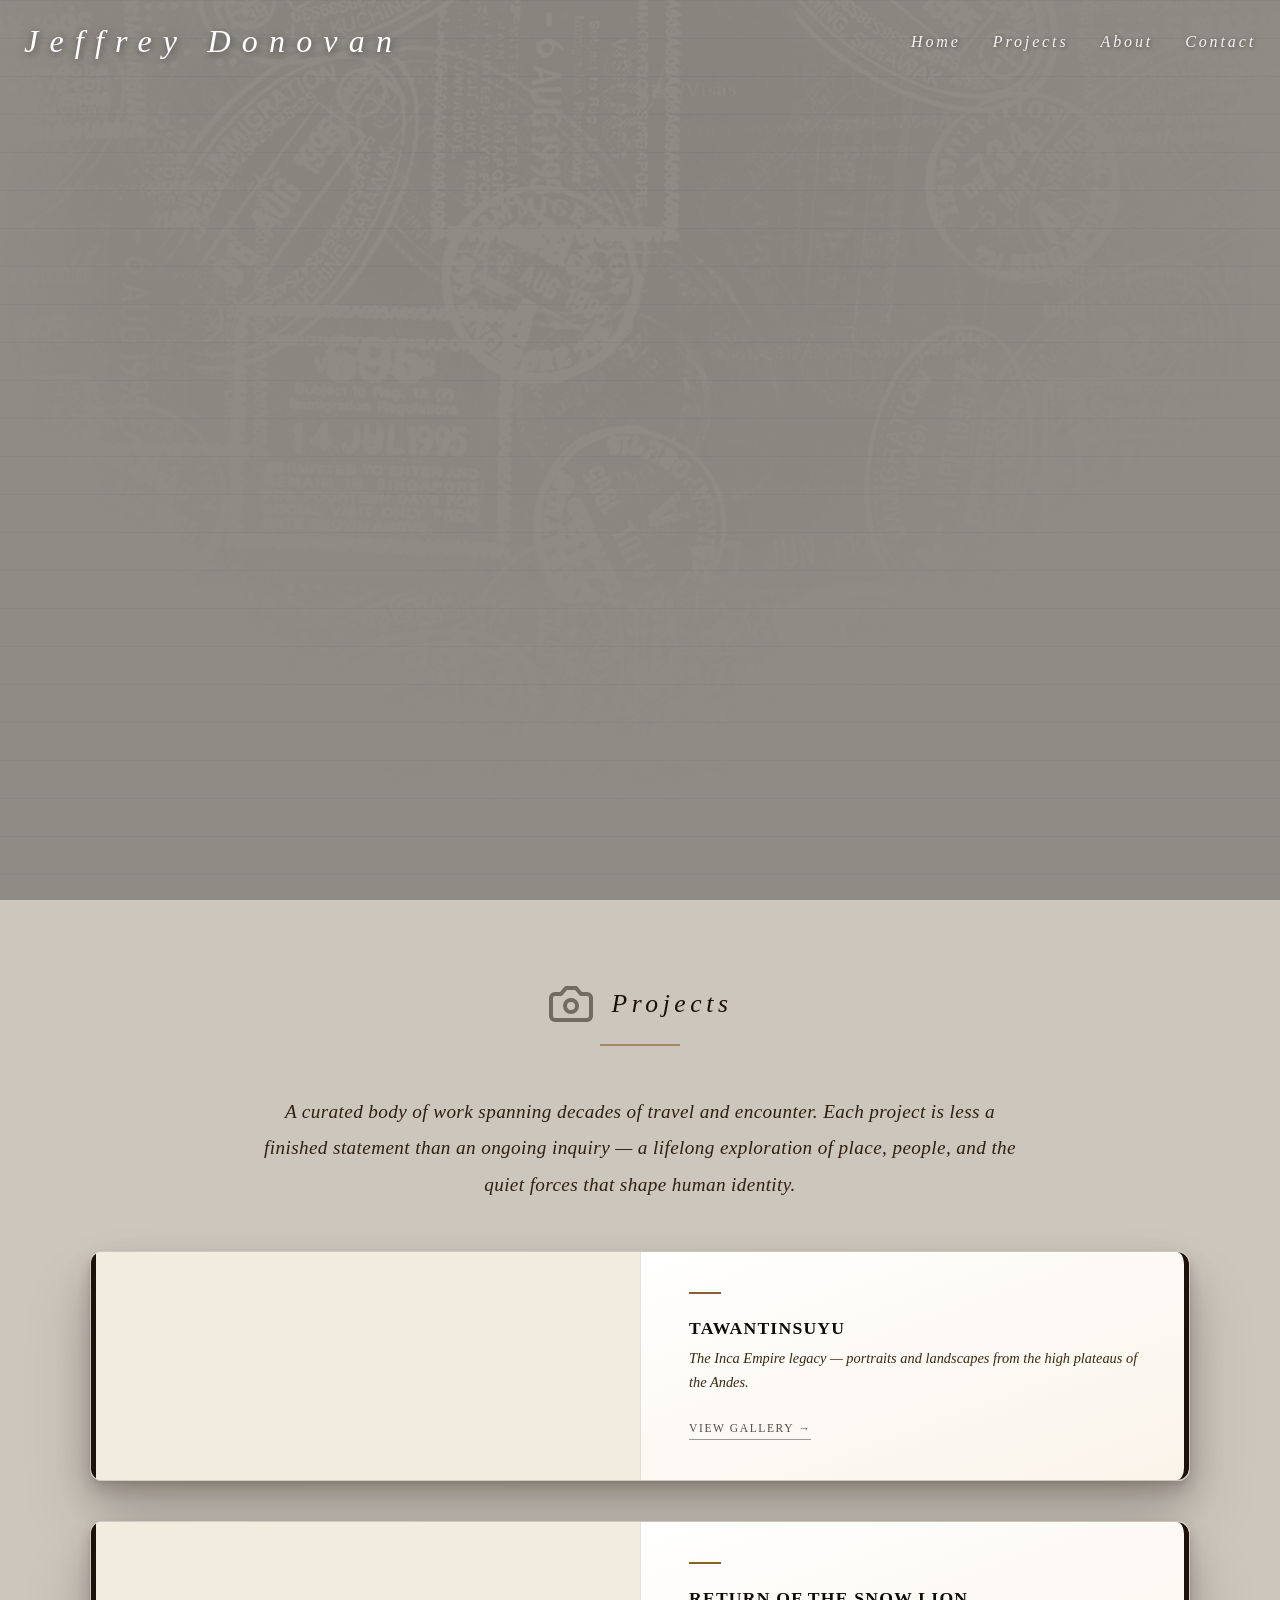
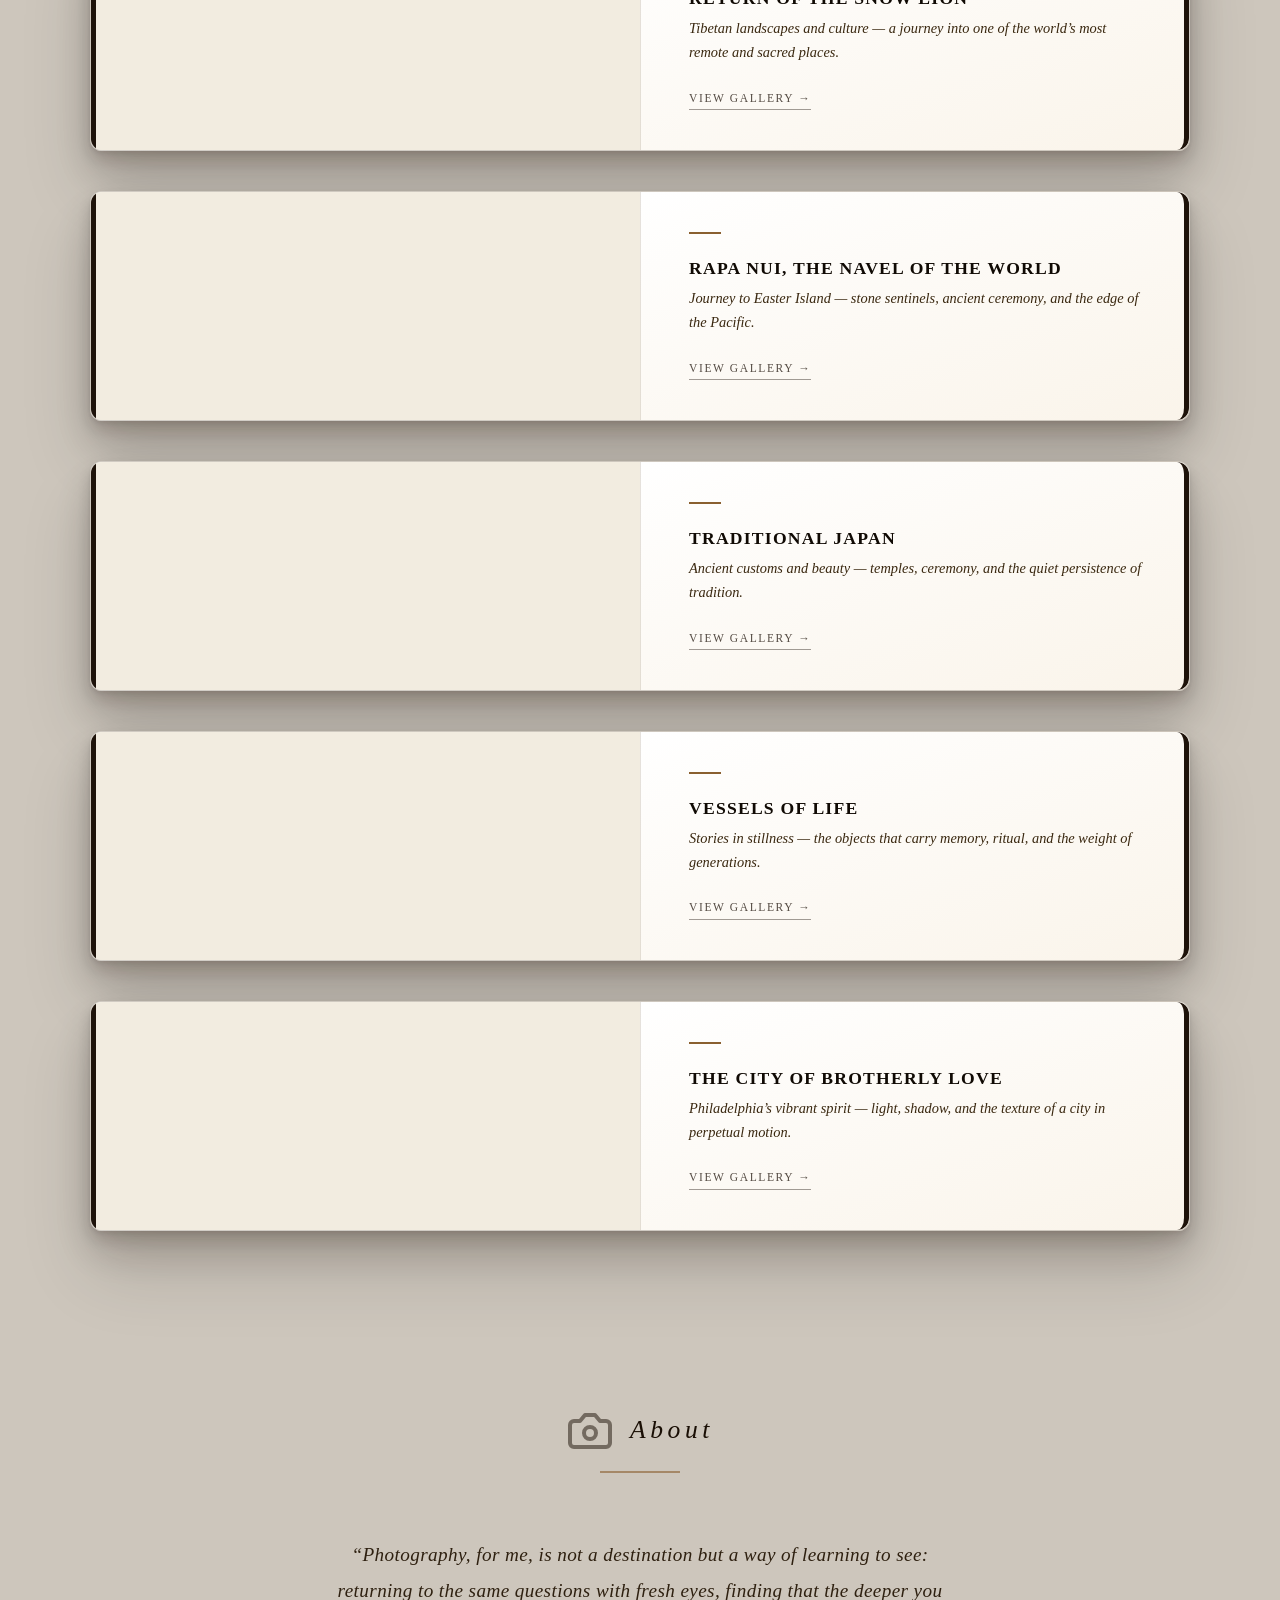
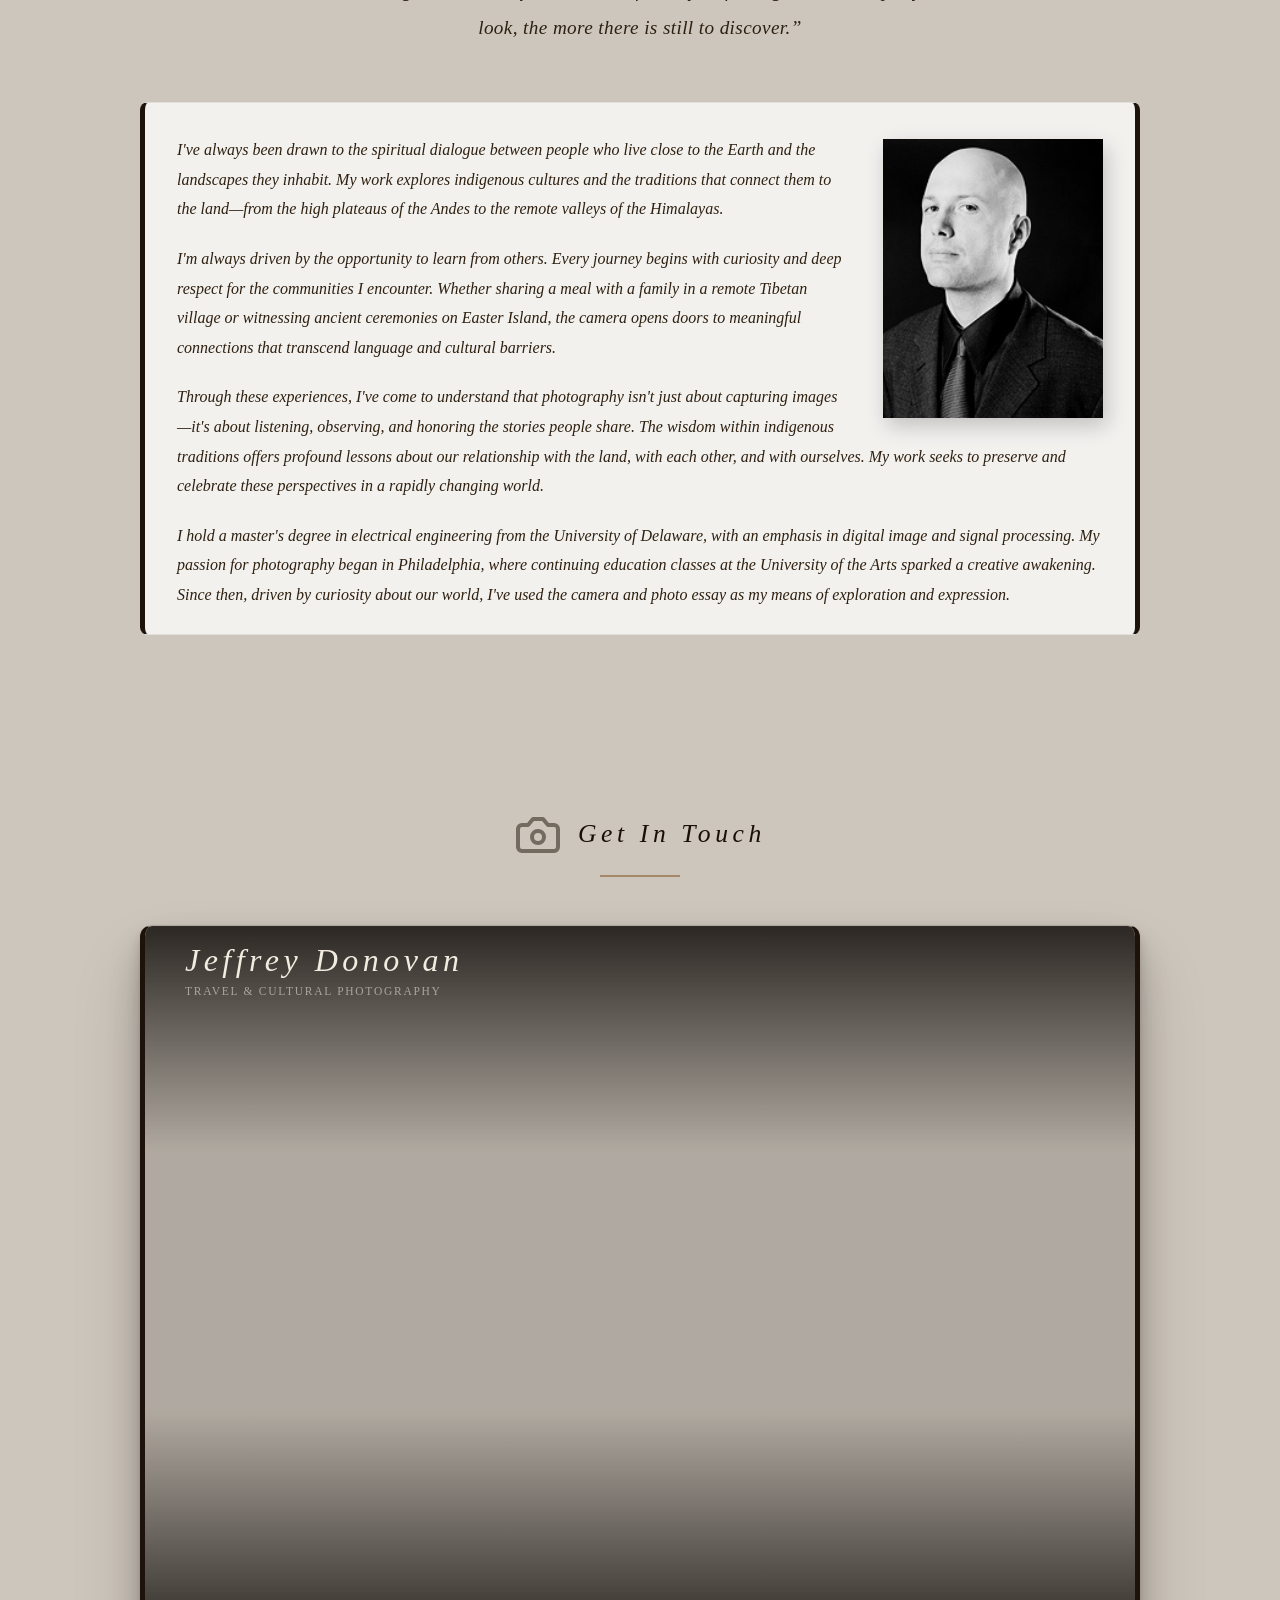
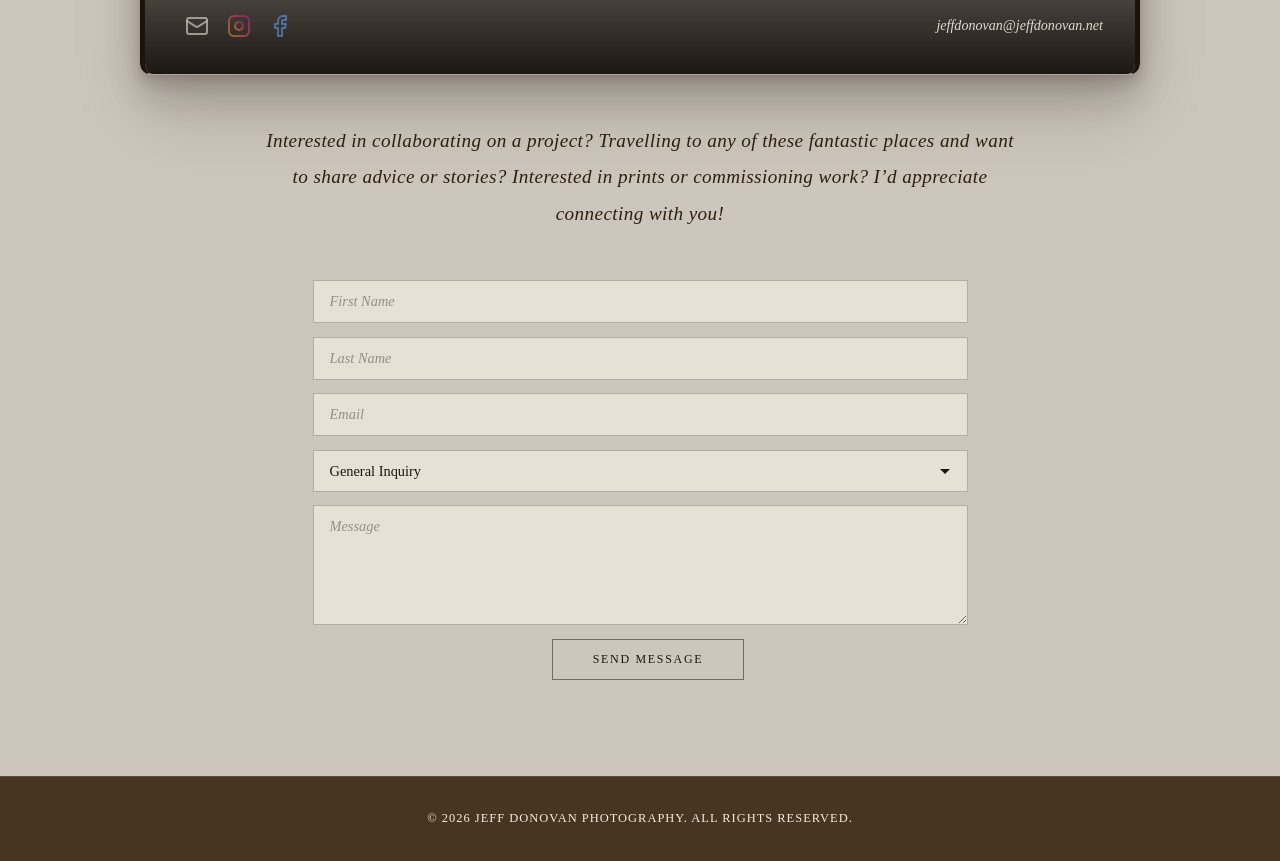
==== commit fe7213f9: "Add business card to contact section and refactor layout Replaces the contact info bar with a photo-" ====
--- a/index.html
+++ b/index.html
@@ -175,60 +175,53 @@
         </span>
       </h2>
 
-      <p class="portfolio-detail-description">Interested in collaborating on a project? Travelling to any of these fantastic places and want to share advice or stories? Interested in prints or commissioning work? I&rsquo;d appreciate connecting with you!</p>
-
       <div class="contact-layout">
 
-        <!-- Left column: contact info stacked vertically, centered -->
-        <div class="contact-info-bar">
-        <div class="contact-detail">
-          <h3>Email</h3>
-          <a href="mailto:jeffdonovan@jeffdonovan.net">jeffdonovan@jeffdonovan.net</a>
-        </div>
-        <div class="contact-detail">
-          <h3>Based In</h3>
-          <p>Philadelphia, PA</p>
-          <p>Available for assignments worldwide</p>
-        </div>
-        <div class="contact-detail">
-          <h3>Follow My Work</h3>
-          <div class="social-links">
-            <a href="mailto:jeffdonovan@jeffdonovan.net" title="Email">
-              <svg xmlns="http://www.w3.org/2000/svg" width="28" height="28" viewBox="0 0 24 24" fill="none" stroke="#8a6030" stroke-width="2" stroke-linecap="round" stroke-linejoin="round">
-                <rect x="2" y="4" width="20" height="16" rx="2"/>
-                <path d="m22 7-8.97 5.7a1.94 1.94 0 0 1-2.06 0L2 7"/>
-              </svg>
-            </a>
-            <a href="#" title="Instagram">
-              <svg xmlns="http://www.w3.org/2000/svg" width="28" height="28" viewBox="0 0 24 24" fill="none" stroke-width="2" stroke-linecap="round" stroke-linejoin="round">
-                <defs>
-                  <linearGradient id="ig-grad" x1="0%" y1="100%" x2="100%" y2="0%">
-                    <stop offset="0%" stop-color="#f09433"/>
-                    <stop offset="25%" stop-color="#e6683c"/>
-                    <stop offset="50%" stop-color="#dc2743"/>
-                    <stop offset="75%" stop-color="#cc2366"/>
-                    <stop offset="100%" stop-color="#bc1888"/>
-                  </linearGradient>
-                </defs>
-                <rect x="2" y="2" width="20" height="20" rx="5" ry="5" stroke="url(#ig-grad)"/>
-                <path d="M16 11.37A4 4 0 1 1 12.63 8 4 4 0 0 1 16 11.37z" stroke="url(#ig-grad)"/>
-                <line x1="17.5" y1="6.5" x2="17.51" y2="6.5" stroke="url(#ig-grad)"/>
-              </svg>
-            </a>
-            <a href="#" title="Facebook">
-              <svg xmlns="http://www.w3.org/2000/svg" width="28" height="28" viewBox="0 0 24 24" fill="none" stroke="#1877F2" stroke-width="2" stroke-linecap="round" stroke-linejoin="round">
-                <path d="M18 2h-3a5 5 0 0 0-5 5v3H7v4h3v8h4v-8h3l1-4h-4V7a1 1 0 0 1 1-1h3z"/>
-              </svg>
-            </a>
-          </div>
-        </div>
-        <div class="contact-detail">
-          <h3>Response Time</h3>
-          <p>I typically respond within 24–48 hours</p>
-        </div>
-      </div>
-
-      <!-- Full-width form below the info bar -->
+        <!-- Business Card -->
+        <div class="contact-business-card">
+          <div class="business-card-bg"></div>
+          <div class="business-card-overlay"></div>
+          <div class="business-card-content">
+            <div class="business-card-top">
+              <h3 class="business-card-name">Jeffrey Donovan</h3>
+              <p class="business-card-subtitle">Travel &amp; Cultural Photography</p>
+            </div>
+            <div class="business-card-bottom">
+              <div class="business-card-social">
+                <a href="mailto:jeffdonovan@jeffdonovan.net" title="Email">
+                  <svg xmlns="http://www.w3.org/2000/svg" width="24" height="24" viewBox="0 0 24 24" fill="none" stroke="rgba(242,236,224,0.75)" stroke-width="2" stroke-linecap="round" stroke-linejoin="round">
+                    <rect x="2" y="4" width="20" height="16" rx="2"/>
+                    <path d="m22 7-8.97 5.7a1.94 1.94 0 0 1-2.06 0L2 7"/>
+                  </svg>
+                </a>
+                <a href="#" title="Instagram">
+                  <svg xmlns="http://www.w3.org/2000/svg" width="24" height="24" viewBox="0 0 24 24" fill="none" stroke-width="2" stroke-linecap="round" stroke-linejoin="round">
+                    <defs>
+                      <linearGradient id="ig-grad2" x1="0%" y1="100%" x2="100%" y2="0%">
+                        <stop offset="0%" stop-color="rgba(240,148,51,0.75)"/>
+                        <stop offset="100%" stop-color="rgba(188,24,136,0.75)"/>
+                      </linearGradient>
+                    </defs>
+                    <rect x="2" y="2" width="20" height="20" rx="5" ry="5" stroke="url(#ig-grad2)"/>
+                    <path d="M16 11.37A4 4 0 1 1 12.63 8 4 4 0 0 1 16 11.37z" stroke="url(#ig-grad2)"/>
+                    <line x1="17.5" y1="6.5" x2="17.51" y2="6.5" stroke="url(#ig-grad2)"/>
+                  </svg>
+                </a>
+                <a href="#" title="Facebook">
+                  <svg xmlns="http://www.w3.org/2000/svg" width="24" height="24" viewBox="0 0 24 24" fill="none" stroke="rgba(100,160,242,0.75)" stroke-width="2" stroke-linecap="round" stroke-linejoin="round">
+                    <path d="M18 2h-3a5 5 0 0 0-5 5v3H7v4h3v8h4v-8h3l1-4h-4V7a1 1 0 0 1 1-1h3z"/>
+                  </svg>
+                </a>
+              </div>
+              <a href="mailto:jeffdonovan@jeffdonovan.net" class="business-card-email">jeffdonovan@jeffdonovan.net</a>
+            </div><!-- end .business-card-bottom -->
+          </div>
+        </div>
+
+        <p class="portfolio-detail-description">Interested in collaborating on a project? Travelling to any of these fantastic places and want to share advice or stories? Interested in prints or commissioning work? I&rsquo;d appreciate connecting with you!</p>
+
+
+      <!-- Contact form -->
       <div class="contact-form-container">
         <form class="contact-form" id="contact-form" novalidate>
           <div class="form-row">
--- a/styles.css
+++ b/styles.css
@@ -0,0 +1,974 @@
+* {
+  margin: 0;
+  padding: 0;
+  box-sizing: border-box;
+}
+
+body {
+  font-family: Georgia, 'Times New Roman', serif;
+  background-color: #cdc6bc;
+  color: #1e140a;
+  line-height: 1.6;
+}
+
+/* ── Gallery wall background — shared across all sections ── */
+body::before {
+  content: '';
+  position: fixed;
+  inset: 0;
+  background-color: #cdc6bc;
+  background-image:
+    repeating-linear-gradient(
+      91deg,
+      rgba(255,255,255,0.025) 0px,
+      rgba(255,255,255,0.025) 1px,
+      transparent 1px,
+      transparent 55px
+    ),
+    repeating-linear-gradient(
+      180deg,
+      rgba(0,0,0,0.035) 0px,
+      rgba(0,0,0,0.035) 1px,
+      transparent 1px,
+      transparent 38px
+    );
+  z-index: -2;
+  pointer-events: none;
+}
+
+/* Inverted passport stamps as a subtle ghosted overlay over the whole page */
+body::after {
+  content: '';
+  position: fixed;
+  inset: 0;
+  background-image: url('passPortBackground-inverted.jpg');
+  background-size: cover;
+  background-position: center;
+  background-repeat: no-repeat;
+  opacity: 0.12;
+  z-index: -1;
+  pointer-events: none;
+}
+
+/* ── Header ── */
+header {
+  position: fixed;
+  width: 100%;
+  background-color: transparent;
+  z-index: 1000;
+  border-bottom: none;
+  transition: background-color 0.4s, border-bottom 0.4s;
+}
+
+header.scrolled {
+  background-color: transparent;
+  border-bottom: none;
+  backdrop-filter: none;
+}
+
+/* Full-width dark bar behind the logo/nav row only */
+header.scrolled::before {
+  content: '';
+  position: absolute;
+  top: 0;
+  left: 0;
+  right: 0;
+  bottom: 0; /* stretches to cover header-container + open dropdown together */
+  background-color: rgba(60, 40, 20, 0.65);
+  backdrop-filter: blur(10px);
+  border-bottom: 1px solid rgba(0, 0, 0, 0.25);
+  z-index: -1;
+}
+
+/* Dropdown — no gap, no separate background needed */
+header.scrolled .mobile-menu.active {
+  background-color: transparent;
+  backdrop-filter: none;
+  position: relative;
+  z-index: 1;
+}
+
+.header-container {
+  max-width: 1280px;
+  margin: 0 auto;
+  padding: 1rem 1.5rem;
+  display: flex;
+  justify-content: space-between;
+  align-items: center;
+}
+
+.logo {
+  font-family: 'Cormorant Garamond', Georgia, serif;
+  font-size: 2rem;
+  font-weight: 300;
+  font-style: italic;
+  letter-spacing: 0.35em;
+  color: white;
+  text-decoration: none;
+  text-shadow: 1px 2px 8px rgba(0,0,0,0.5);
+  transition: opacity 0.3s;
+}
+
+.logo:hover { opacity: 0.8; }
+
+header.scrolled .logo {
+  color: #f2ece0;
+  text-shadow: none;
+}
+
+nav {
+  display: flex;
+  gap: 2rem;
+}
+
+nav a {
+  font-family: 'Cormorant Garamond', Georgia, serif;
+  font-size: 1rem;
+  font-style: italic;
+  letter-spacing: 0.18em;
+  text-transform: none;
+  color: white;
+  text-decoration: none;
+  text-shadow: 1px 1px 4px rgba(0,0,0,0.5);
+  opacity: 0.9;
+  transition: opacity 0.3s, color 0.3s;
+}
+
+nav a:hover { opacity: 1; color: #f2ece0; }
+
+header.scrolled nav a {
+  color: #f2ece0;
+  text-shadow: none;
+  opacity: 0.8;
+}
+
+header.scrolled nav a:hover {
+  opacity: 1;
+  color: white;
+}
+
+.menu-btn {
+  display: none;
+  background: none;
+  border: none;
+  color: white;
+  cursor: pointer;
+  padding: 0.5rem;
+  filter: drop-shadow(1px 1px 3px rgba(0,0,0,0.5));
+  transition: color 0.3s;
+}
+
+header.scrolled .menu-btn {
+  color: #f2ece0;
+  filter: none;
+}
+
+.mobile-menu {
+  display: none;
+  border-top: 1px solid rgba(30,19,10,0.2);
+  padding: 1rem 1.5rem;
+}
+
+.mobile-menu.active {
+  display: block;
+  background-color: rgba(60, 40, 20, 0.65);
+  backdrop-filter: blur(10px);
+  border-top: 1px solid rgba(255,255,255,0.12);
+  /* Extend full width of header */
+  margin: 0;
+  width: 100%;
+}
+
+.mobile-menu a {
+  display: block;
+  font-family: 'Cormorant Garamond', Georgia, serif;
+  font-size: 1.1rem;
+  font-style: italic;
+  letter-spacing: 0.18em;
+  text-transform: none;
+  color: #f2ece0; /* light over hero */
+  text-decoration: none;
+  padding: 0.75rem 0;
+  opacity: 1;
+  text-align: right;
+  transition: color 0.3s;
+  text-shadow: 0 1px 3px rgba(0,0,0,0.4);
+}
+
+.mobile-menu a:hover { color: white; }
+
+/* Once scrolled past hero, switch menu text to dark */
+header.scrolled .mobile-menu a {
+  color: #f2ece0;
+  text-shadow: none;
+}
+
+header.scrolled .mobile-menu a:hover { color: white; }
+
+/* ── Hero ── */
+.hero {
+  height: 100vh;
+  display: flex;
+  align-items: center;
+  justify-content: center;
+  position: relative;
+  background-size: cover;
+  background-position: center;
+  background-repeat: no-repeat;
+}
+
+.hero::before {
+  content: '';
+  position: absolute;
+  inset: 0;
+  background: rgba(0, 0, 0, 0.32);
+  z-index: 1;
+}
+
+/* Inverted passport overlay on hero too, more visible */
+.hero::after {
+  content: none; /* no passport overlay behind the hero carousel */
+}
+
+.hero-content {
+  text-align: center;
+  padding: 1rem;
+  z-index: 10;
+  position: relative;
+}
+
+.hero h2 {
+  font-family: Georgia, 'Times New Roman', serif;
+  font-size: 4rem;
+  font-weight: 400;
+  letter-spacing: 0.12em;
+  text-transform: uppercase;
+  margin-bottom: 1rem;
+  color: white;
+  text-shadow: 2px 3px 8px rgba(0,0,0,0.55);
+}
+
+.hero p {
+  font-family: Georgia, 'Times New Roman', serif;
+  font-size: 1.15rem;
+  font-style: italic;
+  color: #f0ebe2;
+  text-shadow: 1px 1px 4px rgba(0,0,0,0.5);
+}
+
+/* ── Shared section layout ── */
+.container {
+  max-width: 1280px;
+  margin: 0 auto;
+}
+
+.section-title {
+  font-family: 'Cormorant Garamond', Georgia, serif;
+  font-size: 1.6rem;
+  font-weight: 300;
+  font-style: italic;
+  letter-spacing: 0.18em;
+  text-transform: none;
+  text-align: center;
+  margin-bottom: 3rem;
+  color: #1a0f05;
+}
+
+
+
+.section-title-with-icon {
+  display: flex;
+  flex-direction: column;
+  align-items: center;
+  justify-content: center;
+  gap: 0.5rem;
+}
+
+.section-title-with-icon .title-row {
+  display: flex;
+  align-items: center;
+  gap: 1rem;
+}
+
+.section-title-with-icon svg {
+  opacity: 0.5;
+  flex-shrink: 0;
+}
+
+/* Straight decorative underline beneath each section heading */
+.section-title-with-icon::after {
+  content: '';
+  display: block;
+  width: 80px;
+  height: 2px;
+  margin-top: 0.5rem;
+  background-color: #8a6030;
+  opacity: 0.6;
+}
+
+/* ── Portfolio section ── */
+.portfolio {
+  padding: 5rem 1.5rem 6rem;
+  position: relative;
+}
+
+/* Portfolio + contact intros — shared description style */
+.portfolio .portfolio-detail-description,
+.contact .portfolio-detail-description {
+  font-family: Georgia, 'Times New Roman', serif;
+  font-size: 1.2rem;
+  font-style: italic;
+  font-weight: 400;
+  line-height: 1.9;
+  color: #2e2010;
+  text-align: center;
+  max-width: 760px;
+  margin: 0 auto 3rem;
+  letter-spacing: 0.02em;
+}
+
+/* About section pull quote — right column of portrait row */
+.about-quote {
+  margin: 0 auto 2.5rem;
+  border: none;
+  padding: 1rem 2rem;
+  display: flex;
+  flex-direction: column;
+  align-items: center;
+  justify-content: center;
+  text-align: center;
+  position: relative;
+  z-index: 1;
+  max-width: 680px;
+  background: transparent;
+  border-radius: 0;
+  box-shadow: none;
+  backdrop-filter: none;
+}
+
+.about-quote p {
+  font-family: Georgia, 'Times New Roman', serif;
+  font-size: 1.2rem;
+  font-style: italic;
+  font-weight: 400;
+  line-height: 1.9;
+  color: #2e2010;
+  letter-spacing: 0.02em;
+  text-align: center;
+  width: 100%;
+}
+
+/* No ::before quote mark */
+.about-quote::before {
+  content: none;
+}
+
+/* ── Single showcase project card ── */
+.category-cards {
+  display: flex;
+  flex-direction: column;
+  gap: 2.5rem;
+  max-width: 1100px;
+  margin: 0 auto;
+}
+
+.category-card {
+  display: grid;
+  grid-template-columns: 1fr 1fr;
+  cursor: pointer;
+  border: 1px solid rgba(30,19,10,0.18);
+  border-radius: 12px;
+  background: linear-gradient(160deg, #faf7f2 0%, #f2ebe0 100%);
+  box-shadow:
+    0 2px 4px rgba(30,19,10,0.08),       /* tight contact shadow */
+    0 8px 16px rgba(30,19,10,0.14),      /* close lift shadow */
+    0 20px 40px rgba(30,19,10,0.18),     /* mid-range shadow */
+    0 40px 72px rgba(30,19,10,0.14),     /* deep ambient shadow */
+    0 1px 0 rgba(255,255,255,0.5) inset; /* top highlight — light catching the edge */
+  transition: transform 0.5s cubic-bezier(0.16, 1, 0.3, 1),
+              box-shadow 0.5s cubic-bezier(0.16, 1, 0.3, 1);
+  overflow: hidden;
+  position: relative;
+}
+
+/* Left accent bar — matches museum label */
+.category-card::before {
+  content: '';
+  position: absolute;
+  left: 0;
+  top: 0;
+  bottom: 0;
+  width: 5px;
+  background-color: #1e130a;
+  z-index: 2;
+  border-radius: 12px 0 0 12px;
+}
+
+.category-card:hover {
+  transform: translateY(-10px) scale(1.008);
+  box-shadow:
+    0 4px 8px rgba(30,19,10,0.1),        /* tight contact shadow */
+    0 16px 32px rgba(30,19,10,0.2),      /* close lift */
+    0 36px 60px rgba(30,19,10,0.22),     /* mid shadow */
+    0 60px 100px rgba(30,19,10,0.16),    /* deep ambient */
+    0 1px 0 rgba(255,255,255,0.6) inset; /* stronger highlight on hover */
+  z-index: 10;
+  position: relative;
+}
+
+/* ── Left side: revolving image ── */
+.category-image {
+  position: relative;
+  overflow: hidden;
+  background: #f2ece0;
+}
+
+/* JS manages position/opacity/z-index — CSS just sets dimensions */
+.category-image img {
+  display: block;
+  width: 100%;
+  height: auto;
+}
+
+/* ── Right side: label / overlay ── */
+.category-overlay {
+  display: flex;
+  flex-direction: column;
+  justify-content: center;
+  padding: 2.5rem 2.5rem 2.5rem 3rem;
+  background: linear-gradient(160deg, #ffffff 0%, #faf4ea 100%);
+  border-left: 1px solid rgba(30,19,10,0.1);
+  border-right: 5px solid #1e130a;
+  position: relative;
+  border-radius: 0 12px 12px 0;
+}
+
+/* Gold rule at top of overlay — matching modal label */
+.category-overlay::before {
+  content: '';
+  display: block;
+  width: 2rem;
+  height: 2px;
+  background-color: #8a6030;
+  margin-bottom: 1.25rem;
+}
+
+.category-title {
+  font-family: Georgia, 'Times New Roman', serif;
+  font-size: 1.1rem;
+  font-weight: 700;
+  letter-spacing: 0.07em;
+  text-transform: uppercase;
+  color: #100a04;
+  margin-bottom: 0.3rem;
+}
+
+/* Attribution line */
+.category-attribution {
+  font-family: Georgia, 'Times New Roman', serif;
+  font-size: 0.75rem;
+  letter-spacing: 0.04em;
+  color: #5a4020;
+  margin-bottom: 0.75rem;
+}
+
+.category-description {
+  font-family: Georgia, 'Times New Roman', serif;
+  font-size: 0.9rem;
+  font-style: italic;
+  color: #3a2810;
+  line-height: 1.65;
+  margin-bottom: 1.5rem;
+}
+
+.category-link {
+  display: inline-block;
+  font-family: Georgia, 'Times New Roman', serif;
+  font-size: 0.72rem;
+  letter-spacing: 0.14em;
+  text-transform: uppercase;
+  color: #1e130a;
+  text-decoration: none;
+  opacity: 0.75;
+  border-bottom: 1px solid rgba(30,19,10,0.55);
+  padding-bottom: 2px;
+  transition: opacity 0.3s;
+  align-self: flex-start;
+}
+
+.category-link:hover { opacity: 1; }
+
+/* ── About section ── */
+.about {
+  padding: 5rem 1.5rem 6rem;
+  position: relative;
+}
+
+/* Dark overlay to deepen and unify the image */
+
+
+.about-content {
+  max-width: 1000px;
+  margin: 0 auto;
+  position: relative;
+  z-index: 1;
+}
+
+.about-layout {
+  display: grid;
+  grid-template-columns: 320px 1fr;
+  gap: 4rem;
+  align-items: start;
+  text-align: left;
+}
+
+.about-image {
+  float: right;
+  width: 220px;
+  margin: 0.25rem 0 1rem 2rem;
+}
+
+.about-image img {
+  width: 100%;
+  height: auto;
+  display: block;
+  border: none;
+  box-shadow: 4px 8px 20px rgba(0,0,0,0.2);
+}
+
+.about-text {
+  background: rgba(255, 255, 255, 0.75);
+  padding: 2rem 2rem 1.5rem;
+  border-radius: 8px;
+  border: 1px solid rgba(30,19,10,0.08);
+  border-left: 5px solid #1e130a;
+  border-right: 5px solid #1e130a;
+  overflow: hidden; /* clearfix for float */
+}
+
+.about-text p {
+  font-family: Georgia, 'Times New Roman', serif;
+  font-size: 1rem;
+  line-height: 1.85;
+  color: #2e2010;
+  margin-bottom: 1.25rem;
+  font-style: italic;
+  /* Ensure text flows around the floated image */
+  overflow: visible;
+}
+
+.about-text p:last-child { margin-bottom: 0; }
+
+/* ── Contact section ── */
+.contact {
+  padding: 5rem 1.5rem 6rem;
+  position: relative;
+}
+
+.contact-content {
+  max-width: 1000px;
+  margin: 0 auto;
+}
+
+.contact-content > p {
+  font-family: Georgia, 'Times New Roman', serif;
+  font-size: 0.95rem;
+  font-style: italic;
+  color: #5a4020;
+  margin-bottom: 2rem;
+  text-align: center;
+}
+
+/* ── Business card (contact info panel) ── */
+.contact-business-card {
+  position: relative;
+  border-radius: 12px;
+  overflow: hidden;
+  border-left: 5px solid #1e130a;
+  border-right: 5px solid #1e130a;
+  border-top: 1px solid rgba(30,19,10,0.18);
+  border-bottom: 1px solid rgba(30,19,10,0.18);
+  box-shadow:
+    0 2px 4px rgba(30,19,10,0.08),
+    0 8px 16px rgba(30,19,10,0.14),
+    0 20px 40px rgba(30,19,10,0.18),
+    0 40px 72px rgba(30,19,10,0.14),
+    0 1px 0 rgba(255,255,255,0.5) inset;
+  display: flex;
+  align-items: stretch;
+  aspect-ratio: 4 / 3;
+}
+
+.business-card-bg {
+  position: absolute;
+  inset: 0;
+  background-image: url('http://www.jeffdonovan.net/photos/xlg/JED-2005-0062.jpg');
+  background-size: cover;
+  background-position: center 25%;
+  transition: transform 0.9s cubic-bezier(0.16, 1, 0.3, 1);
+}
+
+.contact-business-card:hover .business-card-bg {
+  transform: scale(1.04);
+}
+
+.business-card-overlay {
+  position: absolute;
+  inset: 0;
+  background: linear-gradient(
+    to bottom,
+    rgba(8, 4, 1, 0.82) 0%,
+    rgba(8, 4, 1, 0.15) 30%,
+    rgba(8, 4, 1, 0.15) 65%,
+    rgba(8, 4, 1, 0.90) 100%
+  );
+}
+
+.business-card-content {
+  position: relative;
+  z-index: 1;
+  padding: 1rem 2rem 2.25rem 2.5rem;
+  width: 100%;
+  display: flex;
+  flex-direction: column;
+  justify-content: space-between;
+}
+
+.business-card-top {}
+
+.business-card-bottom {
+  display: flex;
+  flex-direction: row;
+  align-items: center;
+  justify-content: space-between;
+}
+
+.business-card-name {
+  font-family: 'Cormorant Garamond', Georgia, serif;
+  font-size: 2rem;
+  font-weight: 300;
+  font-style: italic;
+  letter-spacing: 0.14em;
+  color: #f2ece0;
+  margin-bottom: 0.25rem;
+  line-height: 1.15;
+}
+
+.business-card-subtitle {
+  font-family: Georgia, 'Times New Roman', serif;
+  font-size: 0.72rem;
+  letter-spacing: 0.15em;
+  text-transform: uppercase;
+  color: rgba(242, 236, 224, 0.55);
+  margin-bottom: 1.4rem;
+}
+
+.business-card-email {
+  text-align: right;
+  font-family: Georgia, 'Times New Roman', serif;
+  font-size: 0.88rem;
+  font-style: italic;
+  color: rgba(242, 236, 224, 0.9);
+  text-decoration: none;
+  transition: color 0.3s;
+}
+
+.business-card-email:hover {
+  color: #f2ece0;
+}
+
+.business-card-social {
+  display: flex;
+  gap: 1.1rem;
+  align-items: center;
+}
+
+.business-card-social a {
+  display: inline-flex;
+  opacity: 0.75;
+  transition: opacity 0.3s, transform 0.3s;
+}
+
+.business-card-social a svg {
+  display: block;
+}
+
+.business-card-social a:hover {
+  opacity: 1;
+  transform: translateY(-3px);
+}
+
+.contact-intro {
+  font-family: Georgia, 'Times New Roman', serif;
+  font-size: 1.2rem;
+  font-style: italic;
+  font-weight: 400;
+  line-height: 1.9;
+  color: #2e2010;
+  text-align: center;
+  max-width: 680px;
+  margin: 0 auto 2.5rem;
+  letter-spacing: 0.02em;
+}
+
+/* Single-column layout: card → tagline → form */
+.contact-layout {
+  display: flex;
+  flex-direction: column;
+  align-items: center;
+  gap: 3rem;
+  margin-top: 2rem;
+}
+
+.contact-form-container  { width: 100%; max-width: 655px; }
+.contact-business-card   { width: 100%; max-width: 1000px; }
+.contact-layout .portfolio-detail-description { margin-bottom: 0; }
+
+
+/* Full-width form */
+.contact-form-container {
+  width: 100%;
+}
+
+.contact-form {
+  display: flex;
+  flex-direction: column;
+  gap: 0.85rem;
+}
+
+.contact-form input,
+.contact-form select,
+.contact-form textarea {
+  width: 100%;
+  padding: 0.75rem 1rem;
+  background: rgba(242, 236, 224, 0.7);
+  border: 1px solid rgba(30, 19, 10, 0.25);
+  border-radius: 1px;
+  color: #1e140a;
+  font-size: 0.9rem;
+  font-family: Georgia, 'Times New Roman', serif;
+  transition: background 0.3s, border-color 0.3s;
+}
+
+.contact-form input::placeholder,
+.contact-form textarea::placeholder {
+  color: rgba(30, 19, 10, 0.4);
+  font-style: italic;
+}
+
+.contact-form input:focus,
+.contact-form select:focus,
+.contact-form textarea:focus {
+  outline: none;
+  background: rgba(245, 240, 232, 0.95);
+  border-color: #8a6030;
+}
+
+.contact-form select {
+  cursor: pointer;
+  appearance: none;
+  background-image: url("data:image/svg+xml,%3Csvg xmlns='http://www.w3.org/2000/svg' width='12' height='12' viewBox='0 0 12 12'%3E%3Cpath fill='%231e130a' d='M6 9L1 4h10z'/%3E%3C/svg%3E");
+  background-repeat: no-repeat;
+  background-position: right 1rem center;
+  background-color: rgba(242, 236, 224, 0.7);
+  padding-right: 2.5rem;
+}
+
+.contact-form select option {
+  background: #f5f0e8;
+  color: #1e140a;
+}
+
+.contact-form textarea {
+  resize: vertical;
+  min-height: 120px;
+}
+
+.required-note {
+  font-size: 0.75rem;
+  font-family: Georgia, 'Times New Roman', serif;
+  color: rgba(30,19,10,0.45);
+  margin-bottom: 0.5rem;
+  text-align: right;
+}
+
+.required-star { color: #8a6030; }
+
+.form-row {
+  display: flex;
+  flex-direction: column;
+  gap: 0.85rem;
+}
+
+.form-status {
+  font-size: 0.85rem;
+  font-family: Georgia, 'Times New Roman', serif;
+  min-height: 1.4em;
+}
+
+.form-status.success { color: #5a4020; }
+.form-status.error   { color: #8b2500; }
+
+.contact-form-footer {
+  display: flex;
+  align-items: center;
+  justify-content: center;
+  gap: 1rem;
+}
+
+.contact-submit-btn {
+  align-self: center;
+  padding: 0.75rem 2.5rem;
+  background: transparent;
+  color: #1e140a;
+  border: 1px solid rgba(30,19,10,0.5);
+  border-radius: 0;
+  font-size: 0.75rem;
+  font-family: Georgia, 'Times New Roman', serif;
+  letter-spacing: 0.14em;
+  text-transform: uppercase;
+  cursor: pointer;
+  transition: background 0.3s, border-color 0.3s, transform 0.2s;
+}
+
+.contact-submit-btn:hover:not(:disabled) {
+  background: rgba(30,19,10,0.08);
+  border-color: #1e130a;
+  transform: translateY(-2px);
+}
+
+.contact-submit-btn:disabled { opacity: 0.45; cursor: not-allowed; }
+
+/* Contact info */
+.contact-info {
+  display: flex;
+  flex-direction: column;
+  gap: 2rem;
+}
+
+.contact-detail h3 {
+  font-family: Georgia, 'Times New Roman', serif;
+  font-size: 0.78rem;
+  font-weight: 400;
+  letter-spacing: 0.1em;
+  text-transform: uppercase;
+  color: #5a4020;
+  margin-bottom: 0.6rem;
+}
+
+.contact-detail p {
+  font-family: Georgia, 'Times New Roman', serif;
+  font-size: 1rem;
+  color: #2e2010;
+  line-height: 1.85;
+  margin: 0.2rem 0;
+  font-style: italic;
+}
+
+.contact-detail a {
+  font-family: Georgia, 'Times New Roman', serif;
+  font-size: 1rem;
+  font-style: italic;
+  color: #2e2010;
+  text-decoration: none;
+  border-bottom: 1px solid rgba(30,19,10,0.3);
+  transition: border-color 0.3s, color 0.3s;
+}
+
+.contact-detail a:hover {
+  color: #5a4020;
+  border-color: #8a6030;
+}
+
+.social-links {
+  display: flex;
+  justify-content: center;
+  gap: 1.25rem;
+  margin-top: 0.5rem;
+}
+
+.social-links a {
+  opacity: 0.75;
+  transition: opacity 0.3s, transform 0.3s;
+  display: inline-flex;
+}
+
+.social-links a:hover {
+  opacity: 1;
+  transform: translateY(-3px);
+}
+
+/* ── Footer ── */
+footer {
+  background-color: rgba(60, 40, 20, 0.92);
+  border-top: 1px solid rgba(255,255,255,0.12);
+  padding: 2rem 1.5rem;
+  text-align: center;
+  font-family: Georgia, 'Times New Roman', serif;
+  font-size: 0.78rem;
+  letter-spacing: 0.08em;
+  text-transform: uppercase;
+  color: #f2ece0;
+}
+
+/* ── Responsive ── */
+@media (max-width: 768px) {
+  nav { display: none; }
+  .menu-btn { display: block; }
+
+  .logo {
+    font-size: 1.4rem;
+    letter-spacing: 0.22em;
+  }
+
+  .hero h2 { font-size: 2.25rem; }
+
+  /* Cards stack vertically on mobile: image on top, label below */
+  .category-card {
+    grid-template-columns: 1fr;
+    min-height: unset;
+  }
+
+  .category-image {
+    border-radius: 12px 12px 0 0;
+  }
+
+  .category-overlay {
+    border-radius: 0 0 12px 12px;
+    border-left: none;
+    border-top: 1px solid rgba(30,19,10,0.1);
+  }
+
+  .category-image {
+    /* height driven by image — no fixed min-height */
+  }
+
+  .category-overlay {
+    border-left: none;
+    border-top: 1px solid rgba(30,19,10,0.12);
+    padding: 1.5rem 1.5rem 1.5rem 2rem;
+  }
+
+  .about-image {
+    float: none;
+    width: 220px;
+    margin: 0 auto 1.5rem;
+    display: block;
+  }
+
+  .about-quote p {
+    font-size: 1.2rem;
+    text-align: center;
+  }
+
+  .about-quote::before {
+    text-align: center;
+  }
+
+
+  .hero { background-attachment: scroll !important; }
+}
+
+@media (max-width: 480px) {
+  .hero h2 { font-size: 1.75rem; letter-spacing: 0.08em; }
+}
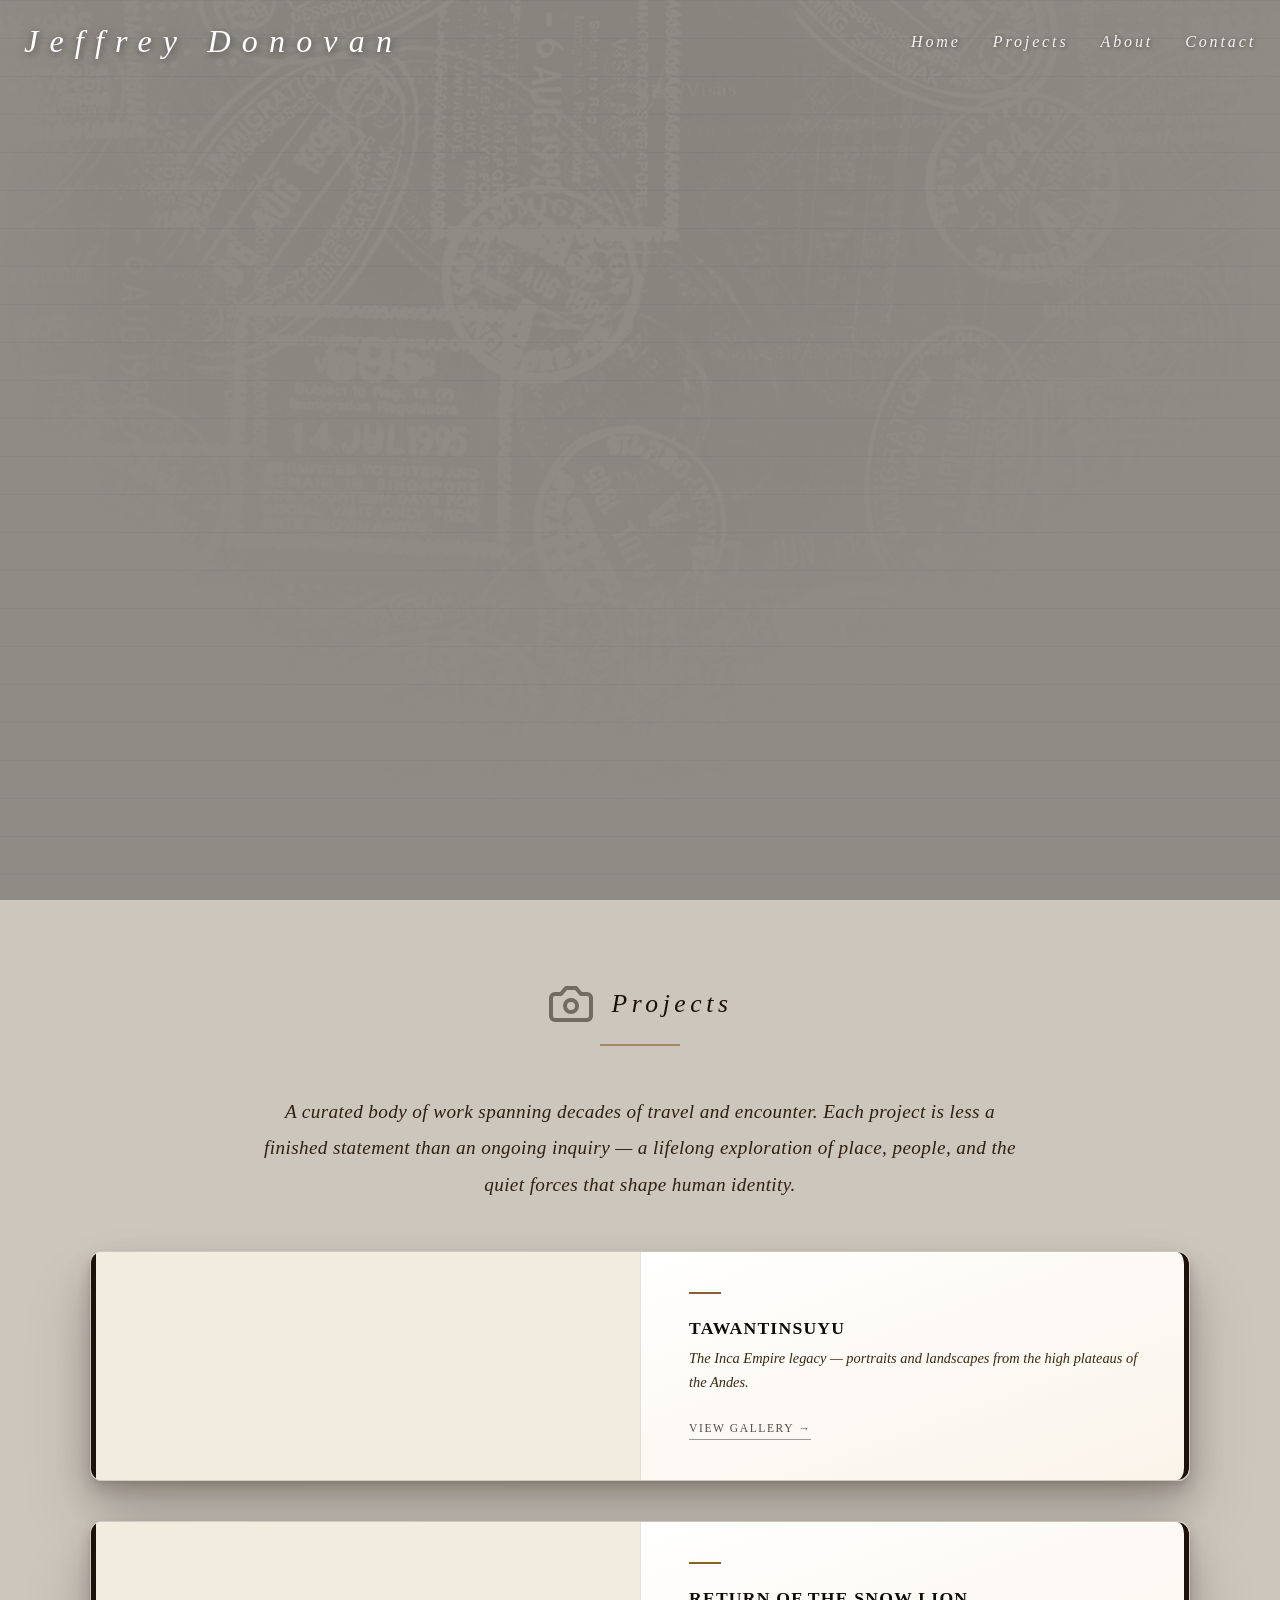
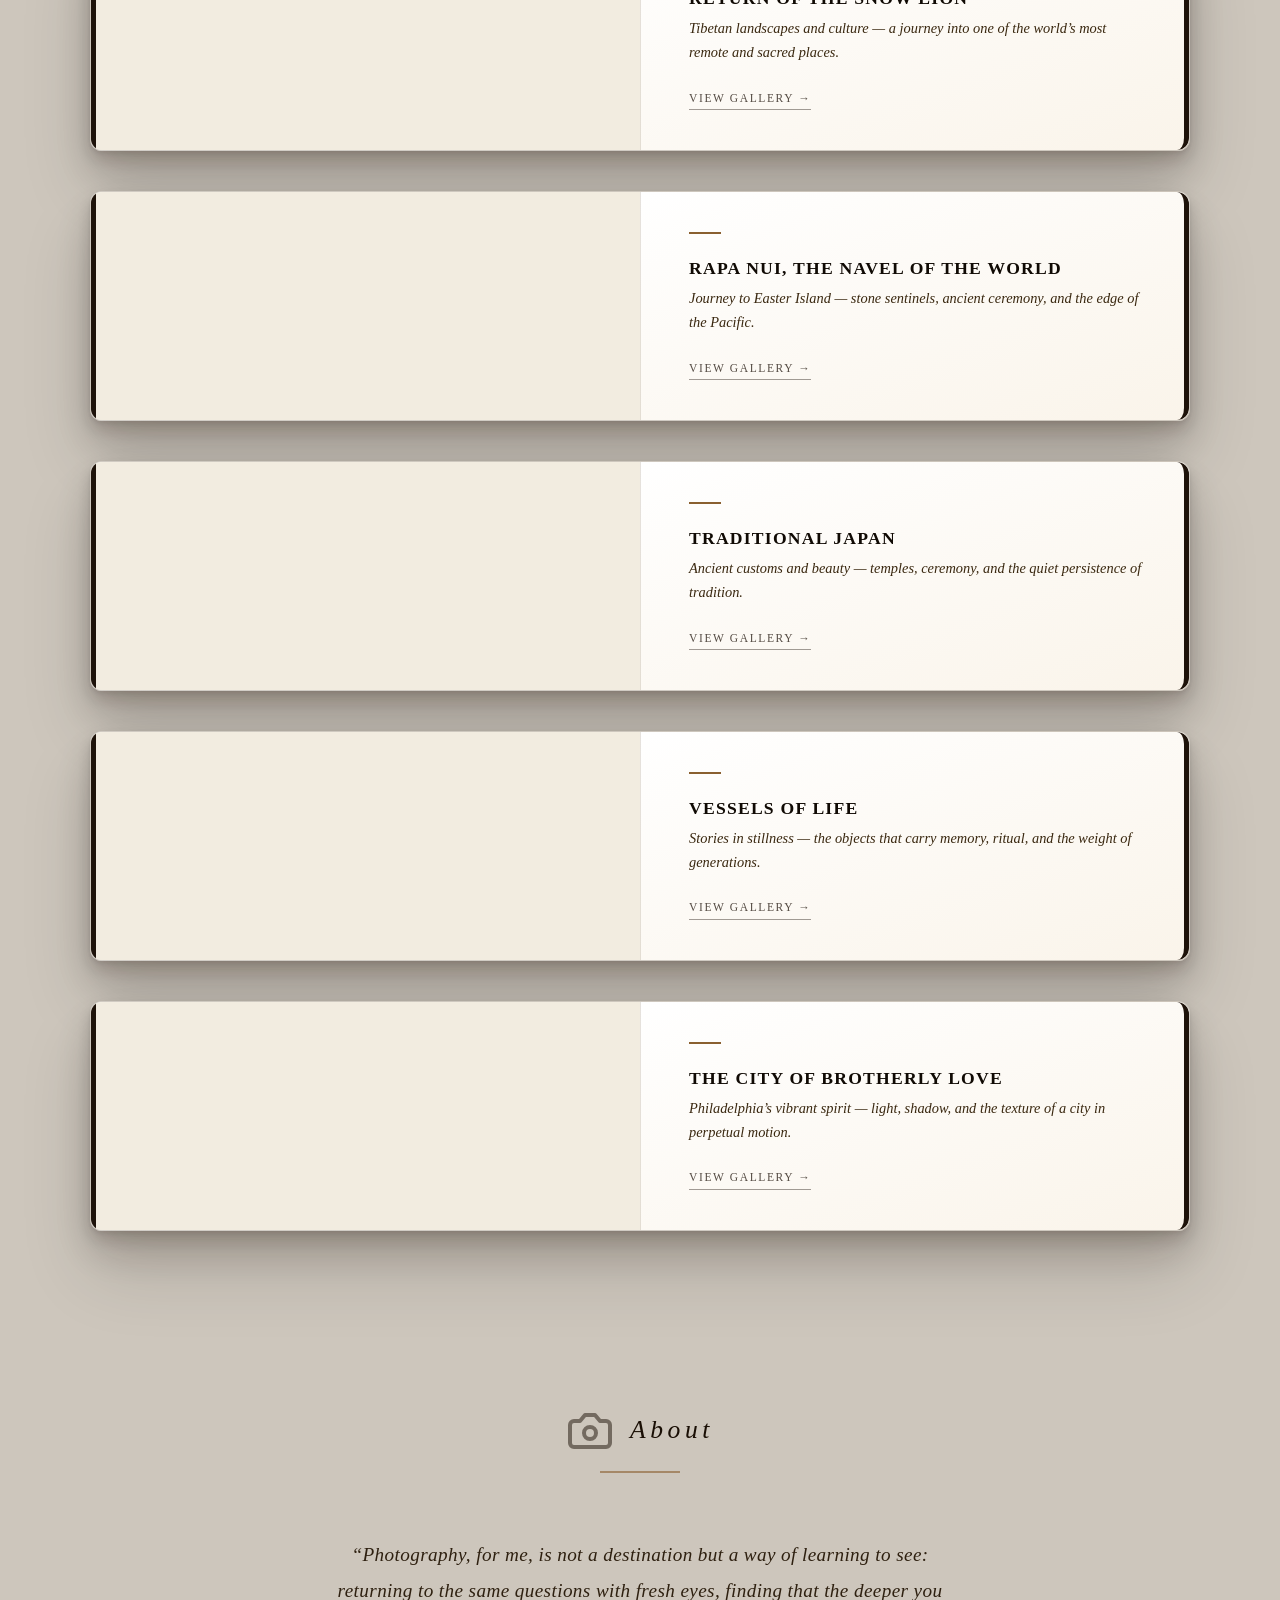
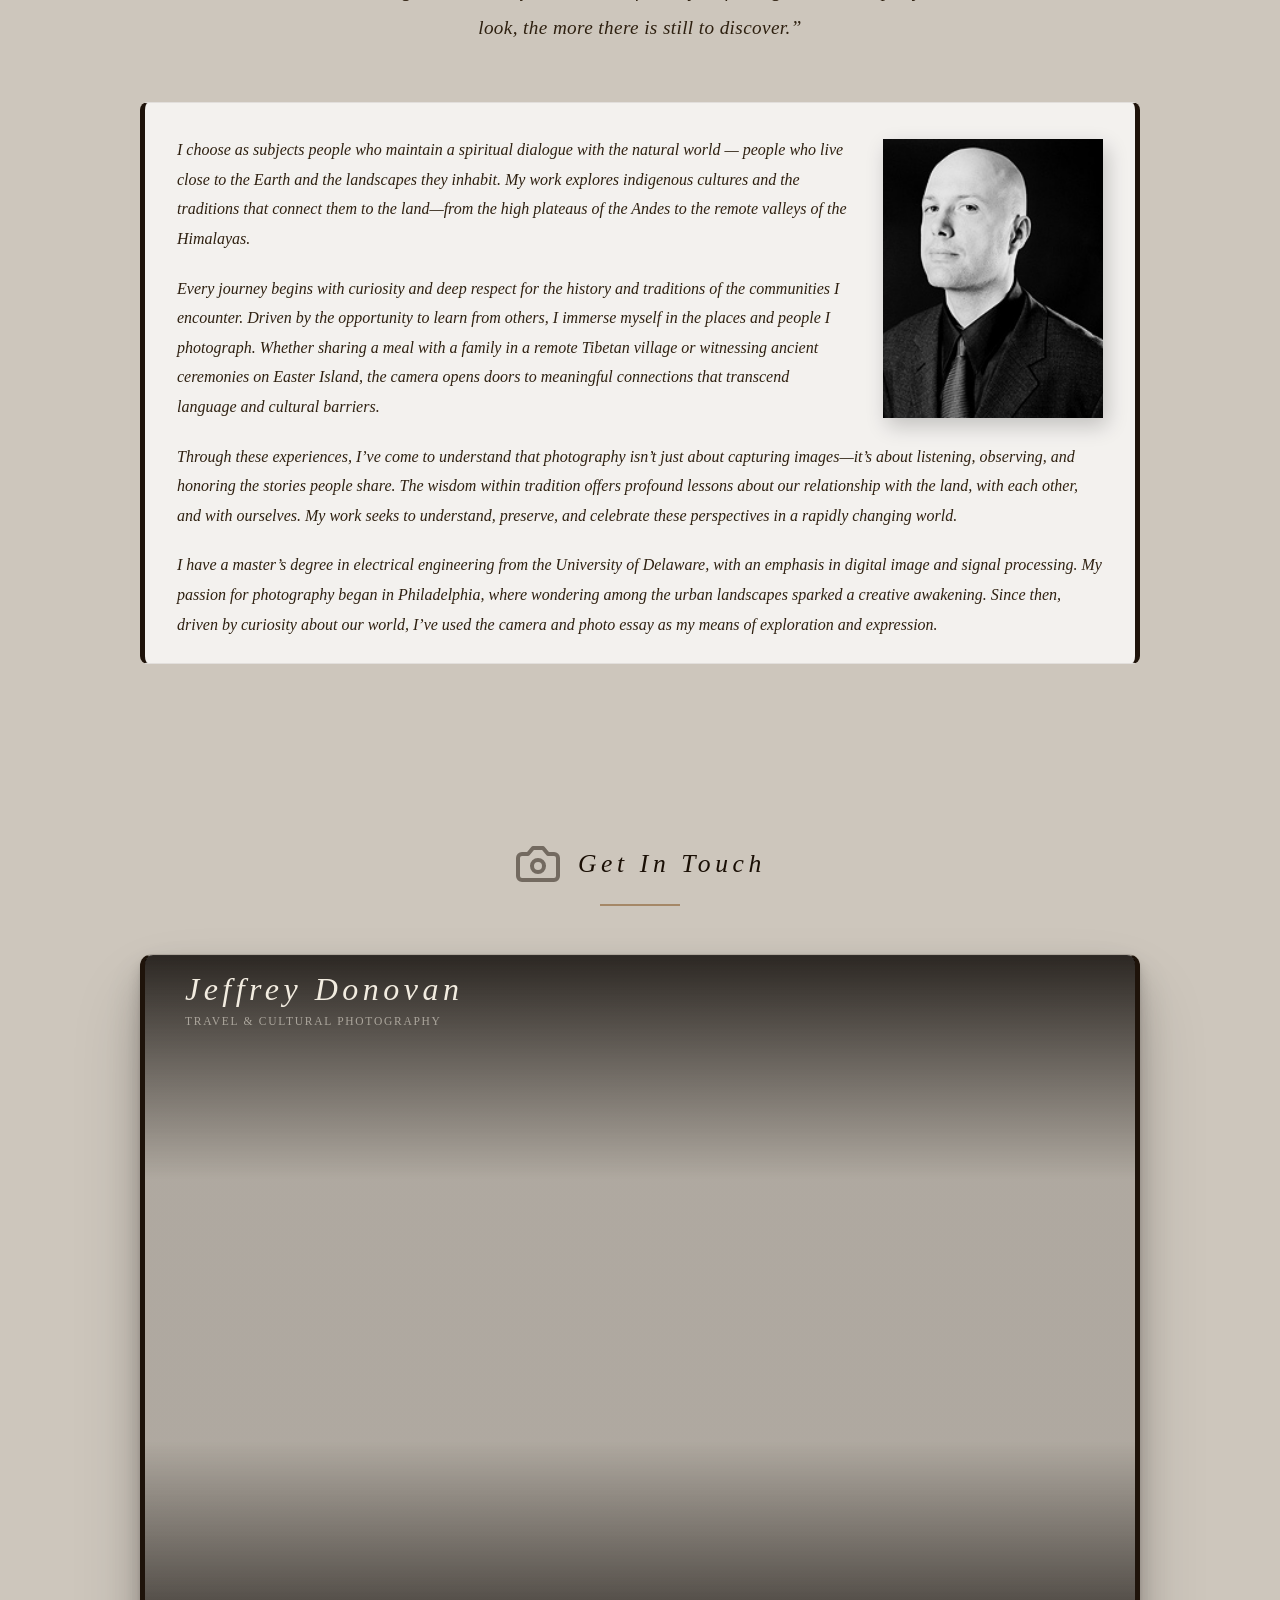
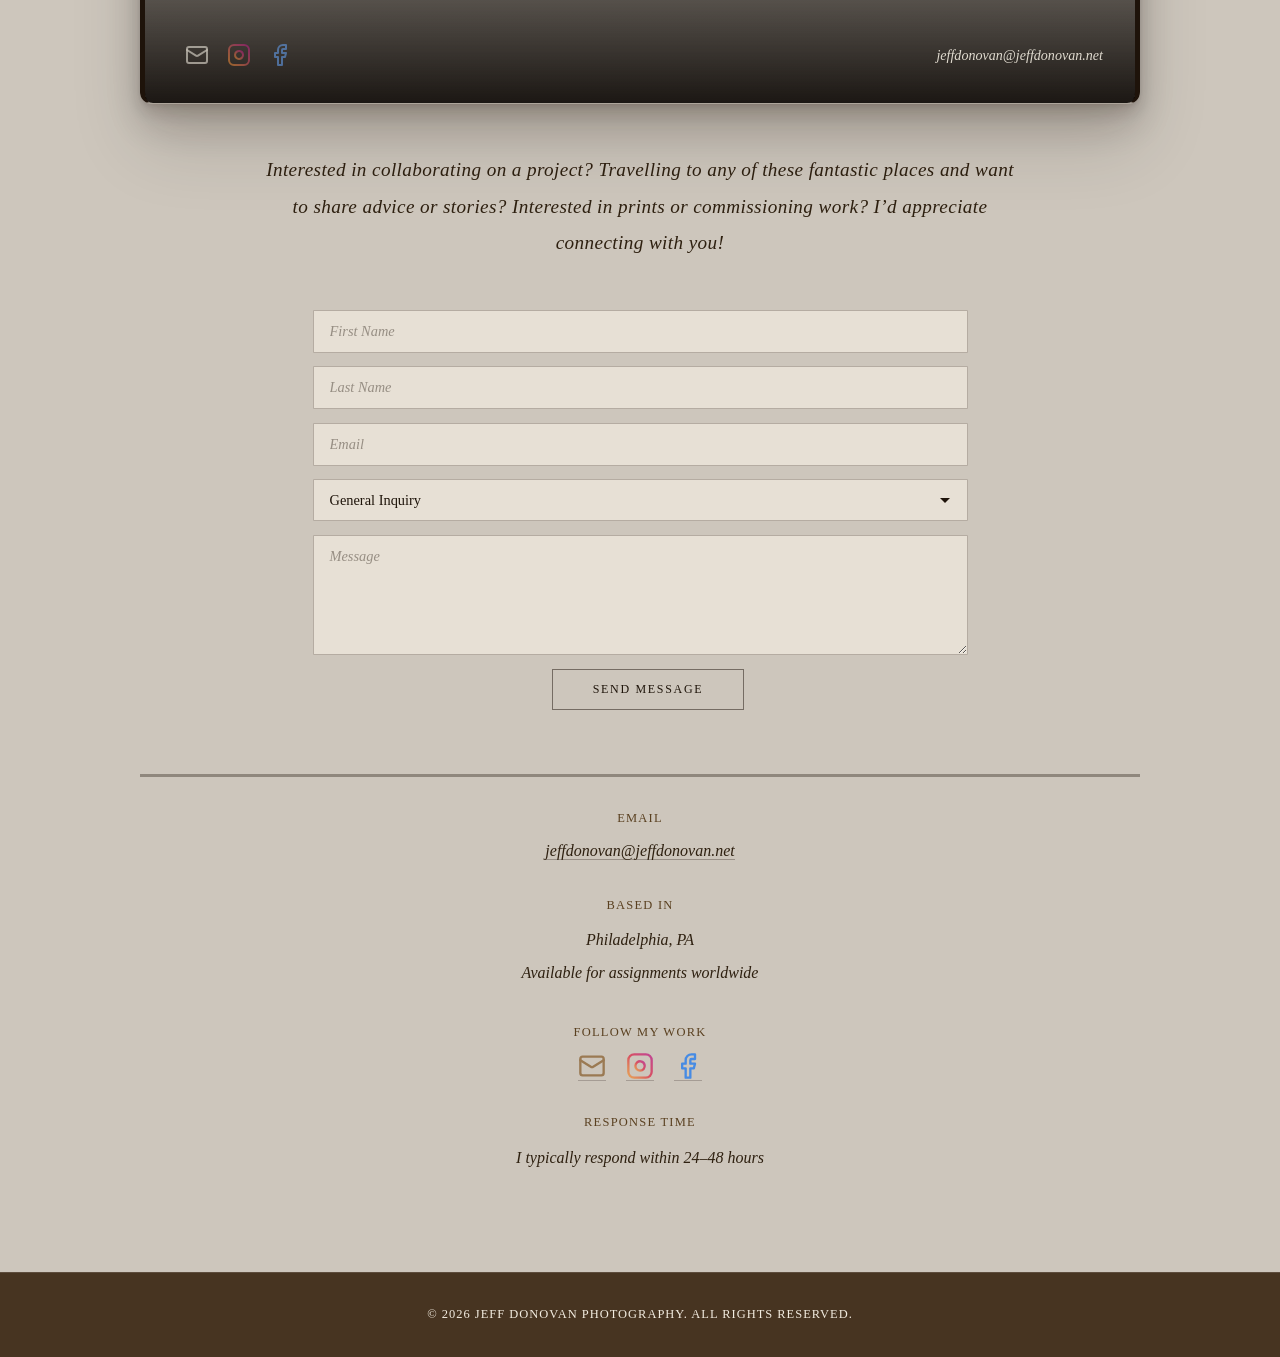
==== commit 10a0823a: "Add 4-face business card carousel and restore original contact details - Replaces 2-face flip with a" ====
--- a/index.html
+++ b/index.html
@@ -153,10 +153,10 @@
         <div class="about-image">
           <img src="JeffDonovanPortrait.jpg" alt="Jeff Donovan Portrait">
         </div>
-        <p class="main">I've always been drawn to the spiritual dialogue between people who live close to the Earth and the landscapes they inhabit. My work explores indigenous cultures and the traditions that connect them to the land—from the high plateaus of the Andes to the remote valleys of the Himalayas.</p>
-        <p class="main">I'm always driven by the opportunity to learn from others. Every journey begins with curiosity and deep respect for the communities I encounter. Whether sharing a meal with a family in a remote Tibetan village or witnessing ancient ceremonies on Easter Island, the camera opens doors to meaningful connections that transcend language and cultural barriers.</p>
-        <p class="main">Through these experiences, I've come to understand that photography isn't just about capturing images—it's about listening, observing, and honoring the stories people share. The wisdom within indigenous traditions offers profound lessons about our relationship with the land, with each other, and with ourselves. My work seeks to preserve and celebrate these perspectives in a rapidly changing world.</p>
-        <p class="main">I hold a master's degree in electrical engineering from the University of Delaware, with an emphasis in digital image and signal processing. My passion for photography began in Philadelphia, where continuing education classes at the University of the Arts sparked a creative awakening. Since then, driven by curiosity about our world, I've used the camera and photo essay as my means of exploration and expression.</p>
+        <p class="main">I choose as subjects people who maintain a spiritual dialogue with the natural world &mdash; people who live close to the Earth and the landscapes they inhabit. My work explores indigenous cultures and the traditions that connect them to the land&mdash;from the high plateaus of the Andes to the remote valleys of the Himalayas.</p>
+        <p class="main">Every journey begins with curiosity and deep respect for the history and traditions of the communities I encounter. Driven by the opportunity to learn from others, I immerse myself in the places and people I photograph. Whether sharing a meal with a family in a remote Tibetan village or witnessing ancient ceremonies on Easter Island, the camera opens doors to meaningful connections that transcend language and cultural barriers.</p>
+        <p class="main">Through these experiences, I&rsquo;ve come to understand that photography isn&rsquo;t just about capturing images&mdash;it&rsquo;s about listening, observing, and honoring the stories people share. The wisdom within tradition offers profound lessons about our relationship with the land, with each other, and with ourselves. My work seeks to understand, preserve, and celebrate these perspectives in a rapidly changing world.</p>
+        <p class="main">I have a master&rsquo;s degree in electrical engineering from the University of Delaware, with an emphasis in digital image and signal processing. My passion for photography began in Philadelphia, where wondering among the urban landscapes sparked a creative awakening. Since then, driven by curiosity about our world, I&rsquo;ve used the camera and photo essay as my means of exploration and expression.</p>
       </div>
 
     </div>
@@ -177,44 +177,101 @@
 
       <div class="contact-layout">
 
-        <!-- Business Card -->
-        <div class="contact-business-card">
-          <div class="business-card-bg"></div>
-          <div class="business-card-overlay"></div>
-          <div class="business-card-content">
-            <div class="business-card-top">
-              <h3 class="business-card-name">Jeffrey Donovan</h3>
-              <p class="business-card-subtitle">Travel &amp; Cultural Photography</p>
+        <!-- Business Card (4-face carousel) -->
+        <div class="contact-business-card" id="business-card">
+          <div class="card-inner" id="card-inner">
+
+            <!-- Face 1: JED-2005-0062 -->
+            <div class="card-face" id="card-face-0">
+              <div class="business-card-bg" style="background-image:url('http://www.jeffdonovan.net/photos/xlg/JED-2005-0062.jpg')"></div>
+              <div class="business-card-overlay"></div>
+              <div class="business-card-content">
+                <div class="business-card-top">
+                  <h3 class="business-card-name">Jeffrey Donovan</h3>
+                  <p class="business-card-subtitle">Travel &amp; Cultural Photography</p>
+                </div>
+                <div class="business-card-bottom">
+                  <div class="business-card-social">
+                    <a href="mailto:jeffdonovan@jeffdonovan.net" title="Email" onclick="event.stopPropagation()">
+                      <svg xmlns="http://www.w3.org/2000/svg" width="24" height="24" viewBox="0 0 24 24" fill="none" stroke="rgba(242,236,224,0.75)" stroke-width="2" stroke-linecap="round" stroke-linejoin="round"><rect x="2" y="4" width="20" height="16" rx="2"/><path d="m22 7-8.97 5.7a1.94 1.94 0 0 1-2.06 0L2 7"/></svg>
+                    </a>
+                    <a href="#" title="Instagram" onclick="event.stopPropagation()">
+                      <svg xmlns="http://www.w3.org/2000/svg" width="24" height="24" viewBox="0 0 24 24" fill="none" stroke-width="2" stroke-linecap="round" stroke-linejoin="round"><defs><linearGradient id="ig-g1" x1="0%" y1="100%" x2="100%" y2="0%"><stop offset="0%" stop-color="rgba(240,148,51,0.75)"/><stop offset="100%" stop-color="rgba(188,24,136,0.75)"/></linearGradient></defs><rect x="2" y="2" width="20" height="20" rx="5" ry="5" stroke="url(#ig-g1)"/><path d="M16 11.37A4 4 0 1 1 12.63 8 4 4 0 0 1 16 11.37z" stroke="url(#ig-g1)"/><line x1="17.5" y1="6.5" x2="17.51" y2="6.5" stroke="url(#ig-g1)"/></svg>
+                    </a>
+                    <a href="#" title="Facebook" onclick="event.stopPropagation()">
+                      <svg xmlns="http://www.w3.org/2000/svg" width="24" height="24" viewBox="0 0 24 24" fill="none" stroke="rgba(100,160,242,0.75)" stroke-width="2" stroke-linecap="round" stroke-linejoin="round"><path d="M18 2h-3a5 5 0 0 0-5 5v3H7v4h3v8h4v-8h3l1-4h-4V7a1 1 0 0 1 1-1h3z"/></svg>
+                    </a>
+                  </div>
+                  <a href="mailto:jeffdonovan@jeffdonovan.net" class="business-card-email" onclick="event.stopPropagation()">jeffdonovan@jeffdonovan.net</a>
+                </div>
+              </div>
             </div>
-            <div class="business-card-bottom">
-              <div class="business-card-social">
-                <a href="mailto:jeffdonovan@jeffdonovan.net" title="Email">
-                  <svg xmlns="http://www.w3.org/2000/svg" width="24" height="24" viewBox="0 0 24 24" fill="none" stroke="rgba(242,236,224,0.75)" stroke-width="2" stroke-linecap="round" stroke-linejoin="round">
-                    <rect x="2" y="4" width="20" height="16" rx="2"/>
-                    <path d="m22 7-8.97 5.7a1.94 1.94 0 0 1-2.06 0L2 7"/>
-                  </svg>
-                </a>
-                <a href="#" title="Instagram">
-                  <svg xmlns="http://www.w3.org/2000/svg" width="24" height="24" viewBox="0 0 24 24" fill="none" stroke-width="2" stroke-linecap="round" stroke-linejoin="round">
-                    <defs>
-                      <linearGradient id="ig-grad2" x1="0%" y1="100%" x2="100%" y2="0%">
-                        <stop offset="0%" stop-color="rgba(240,148,51,0.75)"/>
-                        <stop offset="100%" stop-color="rgba(188,24,136,0.75)"/>
-                      </linearGradient>
-                    </defs>
-                    <rect x="2" y="2" width="20" height="20" rx="5" ry="5" stroke="url(#ig-grad2)"/>
-                    <path d="M16 11.37A4 4 0 1 1 12.63 8 4 4 0 0 1 16 11.37z" stroke="url(#ig-grad2)"/>
-                    <line x1="17.5" y1="6.5" x2="17.51" y2="6.5" stroke="url(#ig-grad2)"/>
-                  </svg>
-                </a>
-                <a href="#" title="Facebook">
-                  <svg xmlns="http://www.w3.org/2000/svg" width="24" height="24" viewBox="0 0 24 24" fill="none" stroke="rgba(100,160,242,0.75)" stroke-width="2" stroke-linecap="round" stroke-linejoin="round">
-                    <path d="M18 2h-3a5 5 0 0 0-5 5v3H7v4h3v8h4v-8h3l1-4h-4V7a1 1 0 0 1 1-1h3z"/>
-                  </svg>
-                </a>
+
+            <!-- Face 2: JED-2006-0177 -->
+            <div class="card-face" id="card-face-1" style="visibility:hidden">
+              <div class="business-card-bg" style="background-image:url('http://www.jeffdonovan.net/photos/xlg/JED-2006-0177.jpg')"></div>
+              <div class="business-card-overlay"></div>
+              <div class="business-card-content">
+                <div class="business-card-top">
+                  <h3 class="business-card-name">Jeffrey Donovan</h3>
+                  <p class="business-card-subtitle">Travel &amp; Cultural Photography</p>
+                </div>
+                <div class="business-card-bottom">
+                  <div class="business-card-social">
+                    <a href="mailto:jeffdonovan@jeffdonovan.net" title="Email" onclick="event.stopPropagation()">
+                      <svg xmlns="http://www.w3.org/2000/svg" width="24" height="24" viewBox="0 0 24 24" fill="none" stroke="rgba(242,236,224,0.75)" stroke-width="2" stroke-linecap="round" stroke-linejoin="round"><rect x="2" y="4" width="20" height="16" rx="2"/><path d="m22 7-8.97 5.7a1.94 1.94 0 0 1-2.06 0L2 7"/></svg>
+                    </a>
+                    <a href="#" title="Instagram" onclick="event.stopPropagation()">
+                      <svg xmlns="http://www.w3.org/2000/svg" width="24" height="24" viewBox="0 0 24 24" fill="none" stroke-width="2" stroke-linecap="round" stroke-linejoin="round"><defs><linearGradient id="ig-g2" x1="0%" y1="100%" x2="100%" y2="0%"><stop offset="0%" stop-color="rgba(240,148,51,0.75)"/><stop offset="100%" stop-color="rgba(188,24,136,0.75)"/></linearGradient></defs><rect x="2" y="2" width="20" height="20" rx="5" ry="5" stroke="url(#ig-g2)"/><path d="M16 11.37A4 4 0 1 1 12.63 8 4 4 0 0 1 16 11.37z" stroke="url(#ig-g2)"/><line x1="17.5" y1="6.5" x2="17.51" y2="6.5" stroke="url(#ig-g2)"/></svg>
+                    </a>
+                    <a href="#" title="Facebook" onclick="event.stopPropagation()">
+                      <svg xmlns="http://www.w3.org/2000/svg" width="24" height="24" viewBox="0 0 24 24" fill="none" stroke="rgba(100,160,242,0.75)" stroke-width="2" stroke-linecap="round" stroke-linejoin="round"><path d="M18 2h-3a5 5 0 0 0-5 5v3H7v4h3v8h4v-8h3l1-4h-4V7a1 1 0 0 1 1-1h3z"/></svg>
+                    </a>
+                  </div>
+                  <a href="mailto:jeffdonovan@jeffdonovan.net" class="business-card-email" onclick="event.stopPropagation()">jeffdonovan@jeffdonovan.net</a>
+                </div>
               </div>
-              <a href="mailto:jeffdonovan@jeffdonovan.net" class="business-card-email">jeffdonovan@jeffdonovan.net</a>
-            </div><!-- end .business-card-bottom -->
+            </div>
+
+            <!-- Face 3: JED-2003-0014-001 -->
+            <div class="card-face" id="card-face-2" style="visibility:hidden">
+              <div class="business-card-bg" style="background-image:url('http://www.jeffdonovan.net/photos/xlg/JED-2003-0014-001.jpg')"></div>
+              <div class="business-card-overlay"></div>
+              <div class="business-card-content">
+                <div class="business-card-top">
+                  <h3 class="business-card-name">Jeffrey Donovan</h3>
+                  <p class="business-card-subtitle">Travel &amp; Cultural Photography</p>
+                </div>
+                <div class="business-card-bottom">
+                  <div class="business-card-social">
+                    <a href="mailto:jeffdonovan@jeffdonovan.net" title="Email" onclick="event.stopPropagation()">
+                      <svg xmlns="http://www.w3.org/2000/svg" width="24" height="24" viewBox="0 0 24 24" fill="none" stroke="rgba(242,236,224,0.75)" stroke-width="2" stroke-linecap="round" stroke-linejoin="round"><rect x="2" y="4" width="20" height="16" rx="2"/><path d="m22 7-8.97 5.7a1.94 1.94 0 0 1-2.06 0L2 7"/></svg>
+                    </a>
+                    <a href="#" title="Instagram" onclick="event.stopPropagation()">
+                      <svg xmlns="http://www.w3.org/2000/svg" width="24" height="24" viewBox="0 0 24 24" fill="none" stroke-width="2" stroke-linecap="round" stroke-linejoin="round"><defs><linearGradient id="ig-g3" x1="0%" y1="100%" x2="100%" y2="0%"><stop offset="0%" stop-color="rgba(240,148,51,0.75)"/><stop offset="100%" stop-color="rgba(188,24,136,0.75)"/></linearGradient></defs><rect x="2" y="2" width="20" height="20" rx="5" ry="5" stroke="url(#ig-g3)"/><path d="M16 11.37A4 4 0 1 1 12.63 8 4 4 0 0 1 16 11.37z" stroke="url(#ig-g3)"/><line x1="17.5" y1="6.5" x2="17.51" y2="6.5" stroke="url(#ig-g3)"/></svg>
+                    </a>
+                    <a href="#" title="Facebook" onclick="event.stopPropagation()">
+                      <svg xmlns="http://www.w3.org/2000/svg" width="24" height="24" viewBox="0 0 24 24" fill="none" stroke="rgba(100,160,242,0.75)" stroke-width="2" stroke-linecap="round" stroke-linejoin="round"><path d="M18 2h-3a5 5 0 0 0-5 5v3H7v4h3v8h4v-8h3l1-4h-4V7a1 1 0 0 1 1-1h3z"/></svg>
+                    </a>
+                  </div>
+                  <a href="mailto:jeffdonovan@jeffdonovan.net" class="business-card-email" onclick="event.stopPropagation()">jeffdonovan@jeffdonovan.net</a>
+                </div>
+              </div>
+            </div>
+
+            <!-- Face 4: Black background, centred info -->
+            <div class="card-face card-info-face" id="card-face-3" style="visibility:hidden">
+              <div class="card-info-content">
+                <div class="card-info-rule"></div>
+                <h3 class="card-info-name">Jeffrey Donovan</h3>
+                <p class="card-info-subtitle">Travel &amp; Cultural Photography</p>
+                <div class="card-info-divider"></div>
+                <a href="mailto:jeffdonovan@jeffdonovan.net" class="card-info-email" onclick="event.stopPropagation()">jeffdonovan@jeffdonovan.net</a>
+                <p class="card-info-web">www.jeffdonovan.net</p>
+                <p class="card-info-location">Philadelphia, PA &mdash; Available worldwide</p>
+              </div>
+            </div>
+
           </div>
         </div>
 
@@ -247,6 +304,56 @@
       </div>
 
       </div><!-- end .contact-layout -->
+
+      <!-- Original contact details -->
+      <div class="contact-info-bar">
+        <div class="contact-detail">
+          <h3>Email</h3>
+          <a href="mailto:jeffdonovan@jeffdonovan.net">jeffdonovan@jeffdonovan.net</a>
+        </div>
+        <div class="contact-detail">
+          <h3>Based In</h3>
+          <p>Philadelphia, PA</p>
+          <p>Available for assignments worldwide</p>
+        </div>
+        <div class="contact-detail">
+          <h3>Follow My Work</h3>
+          <div class="social-links">
+            <a href="mailto:jeffdonovan@jeffdonovan.net" title="Email">
+              <svg xmlns="http://www.w3.org/2000/svg" width="28" height="28" viewBox="0 0 24 24" fill="none" stroke="#8a6030" stroke-width="2" stroke-linecap="round" stroke-linejoin="round">
+                <rect x="2" y="4" width="20" height="16" rx="2"/>
+                <path d="m22 7-8.97 5.7a1.94 1.94 0 0 1-2.06 0L2 7"/>
+              </svg>
+            </a>
+            <a href="#" title="Instagram">
+              <svg xmlns="http://www.w3.org/2000/svg" width="28" height="28" viewBox="0 0 24 24" fill="none" stroke-width="2" stroke-linecap="round" stroke-linejoin="round">
+                <defs>
+                  <linearGradient id="ig-grad-orig" x1="0%" y1="100%" x2="100%" y2="0%">
+                    <stop offset="0%" stop-color="#f09433"/>
+                    <stop offset="25%" stop-color="#e6683c"/>
+                    <stop offset="50%" stop-color="#dc2743"/>
+                    <stop offset="75%" stop-color="#cc2366"/>
+                    <stop offset="100%" stop-color="#bc1888"/>
+                  </linearGradient>
+                </defs>
+                <rect x="2" y="2" width="20" height="20" rx="5" ry="5" stroke="url(#ig-grad-orig)"/>
+                <path d="M16 11.37A4 4 0 1 1 12.63 8 4 4 0 0 1 16 11.37z" stroke="url(#ig-grad-orig)"/>
+                <line x1="17.5" y1="6.5" x2="17.51" y2="6.5" stroke="url(#ig-grad-orig)"/>
+              </svg>
+            </a>
+            <a href="#" title="Facebook">
+              <svg xmlns="http://www.w3.org/2000/svg" width="28" height="28" viewBox="0 0 24 24" fill="none" stroke="#1877F2" stroke-width="2" stroke-linecap="round" stroke-linejoin="round">
+                <path d="M18 2h-3a5 5 0 0 0-5 5v3H7v4h3v8h4v-8h3l1-4h-4V7a1 1 0 0 1 1-1h3z"/>
+              </svg>
+            </a>
+          </div>
+        </div>
+        <div class="contact-detail">
+          <h3>Response Time</h3>
+          <p>I typically respond within 24&ndash;48 hours</p>
+        </div>
+      </div>
+
     </div>
   </section>
 
@@ -320,5 +427,53 @@
       }, 3000);
     });
   </script>
+  <script>
+    // ── Business card 4-face carousel ──
+    (function () {
+      var card  = document.getElementById('business-card');
+      var inner = document.getElementById('card-inner');
+      var faces = [0,1,2,3].map(function(i){ return document.getElementById('card-face-'+i); });
+      var step = 0, cDeg = 0, busy = false;
+
+      // Position a face without animation, then show it
+      function placeFace(face, deg) {
+        face.style.transition = 'none';
+        face.style.transform  = 'rotateY(' + deg + 'deg)';
+        face.style.visibility = 'visible';
+        face.getBoundingClientRect(); // force reflow
+      }
+
+      // Initial state: face 0 at 0°, face 1 at 180° (hidden behind face 0)
+      placeFace(faces[0], 0);
+      placeFace(faces[1], 180);
+
+      card.addEventListener('click', function () {
+        if (busy) return;
+        busy = true;
+
+        var prevFace      = faces[step];
+        var nextStep      = (step + 1) % 4;
+        var afterNextStep = (step + 2) % 4;
+        var afterNextFace = faces[afterNextStep];
+
+        // Pre-position the face that will become the new "back" after this flip
+        var afterNextDeg = (360 - ((cDeg + 360) % 360)) % 360;
+        placeFace(afterNextFace, afterNextDeg);
+
+        // Rotate the inner drum
+        cDeg += 180;
+        inner.style.transition = '';
+        inner.style.transform  = 'rotateY(' + cDeg + 'deg)';
+
+        step = nextStep;
+
+        inner.addEventListener('transitionend', function handler() {
+          inner.removeEventListener('transitionend', handler);
+          prevFace.style.visibility = 'hidden';
+          busy = false;
+        });
+      });
+    })();
+  </script>
 </body>
 </html>
--- a/styles.css
+++ b/styles.css
@@ -570,6 +570,17 @@
   margin: 0 auto;
 }
 
+.contact-info-bar {
+  display: flex;
+  flex-direction: column;
+  align-items: center;
+  text-align: center;
+  gap: 2rem;
+  margin-top: 4rem;
+  border-top: 3px solid rgba(30,19,10,0.35);
+  padding-top: 2rem;
+}
+
 .contact-content > p {
   font-family: Georgia, 'Times New Roman', serif;
   font-size: 0.95rem;
@@ -583,7 +594,6 @@
 .contact-business-card {
   position: relative;
   border-radius: 12px;
-  overflow: hidden;
   border-left: 5px solid #1e130a;
   border-right: 5px solid #1e130a;
   border-top: 1px solid rgba(30,19,10,0.18);
@@ -594,21 +604,41 @@
     0 20px 40px rgba(30,19,10,0.18),
     0 40px 72px rgba(30,19,10,0.14),
     0 1px 0 rgba(255,255,255,0.5) inset;
+  aspect-ratio: 4 / 3;
+  perspective: 1200px;
+  cursor: pointer;
+}
+
+/* ── 3-D flip mechanism ── */
+.card-inner {
+  position: relative;
+  width: 100%;
+  height: 100%;
+  transform-style: preserve-3d;
+  transition: transform 0.8s cubic-bezier(0.4, 0.2, 0.2, 1);
+}
+
+.card-face {
+  position: absolute;
+  inset: 0;
+  overflow: hidden;
+  border-radius: 8px;
+  backface-visibility: hidden;
+  -webkit-backface-visibility: hidden;
   display: flex;
   align-items: stretch;
-  aspect-ratio: 4 / 3;
-}
-
+}
+
+/* ── Photo faces ── */
 .business-card-bg {
   position: absolute;
   inset: 0;
-  background-image: url('http://www.jeffdonovan.net/photos/xlg/JED-2005-0062.jpg');
   background-size: cover;
   background-position: center 25%;
   transition: transform 0.9s cubic-bezier(0.16, 1, 0.3, 1);
 }
 
-.contact-business-card:hover .business-card-bg {
+.card-face:hover .business-card-bg {
   transform: scale(1.04);
 }
 
@@ -634,6 +664,82 @@
   justify-content: space-between;
 }
 
+/* ── Info face (face 4) ── */
+.card-face.card-info-face {
+  background: #0a0502;
+  align-items: center;
+  justify-content: center;
+}
+
+.card-info-content {
+  display: flex;
+  flex-direction: column;
+  align-items: center;
+  justify-content: center;
+  text-align: center;
+  gap: 0.55rem;
+  padding: 2.5rem;
+  width: 100%;
+}
+
+.card-info-rule {
+  width: 2.5rem;
+  height: 2px;
+  background-color: #8a6030;
+  margin-bottom: 0.5rem;
+}
+
+.card-info-name {
+  font-family: 'Cormorant Garamond', Georgia, serif;
+  font-size: 2.8rem;
+  font-weight: 300;
+  font-style: italic;
+  letter-spacing: 0.14em;
+  color: #f2ece0;
+  line-height: 1.1;
+}
+
+.card-info-subtitle {
+  font-family: Georgia, 'Times New Roman', serif;
+  font-size: 0.72rem;
+  letter-spacing: 0.2em;
+  text-transform: uppercase;
+  color: rgba(242, 236, 224, 0.5);
+}
+
+.card-info-divider {
+  width: 60px;
+  height: 1px;
+  background-color: rgba(242, 236, 224, 0.2);
+  margin: 0.4rem 0;
+}
+
+.card-info-email {
+  font-family: Georgia, 'Times New Roman', serif;
+  font-size: 0.95rem;
+  font-style: italic;
+  color: rgba(242, 236, 224, 0.85);
+  text-decoration: none;
+  transition: color 0.3s;
+}
+
+.card-info-email:hover { color: #f2ece0; }
+
+.card-info-web {
+  font-family: Georgia, 'Times New Roman', serif;
+  font-size: 0.82rem;
+  letter-spacing: 0.08em;
+  color: rgba(242, 236, 224, 0.45);
+}
+
+.card-info-location {
+  font-family: Georgia, 'Times New Roman', serif;
+  font-size: 0.75rem;
+  font-style: italic;
+  color: rgba(242, 236, 224, 0.3);
+}
+
+
 .business-card-top {}
 
 .business-card-bottom {
@@ -898,6 +1004,10 @@
   transform: translateY(-3px);
 }
 
+.social-links a svg {
+  display: block;
+}
+
 /* ── Footer ── */
 footer {
   background-color: rgba(60, 40, 20, 0.92);
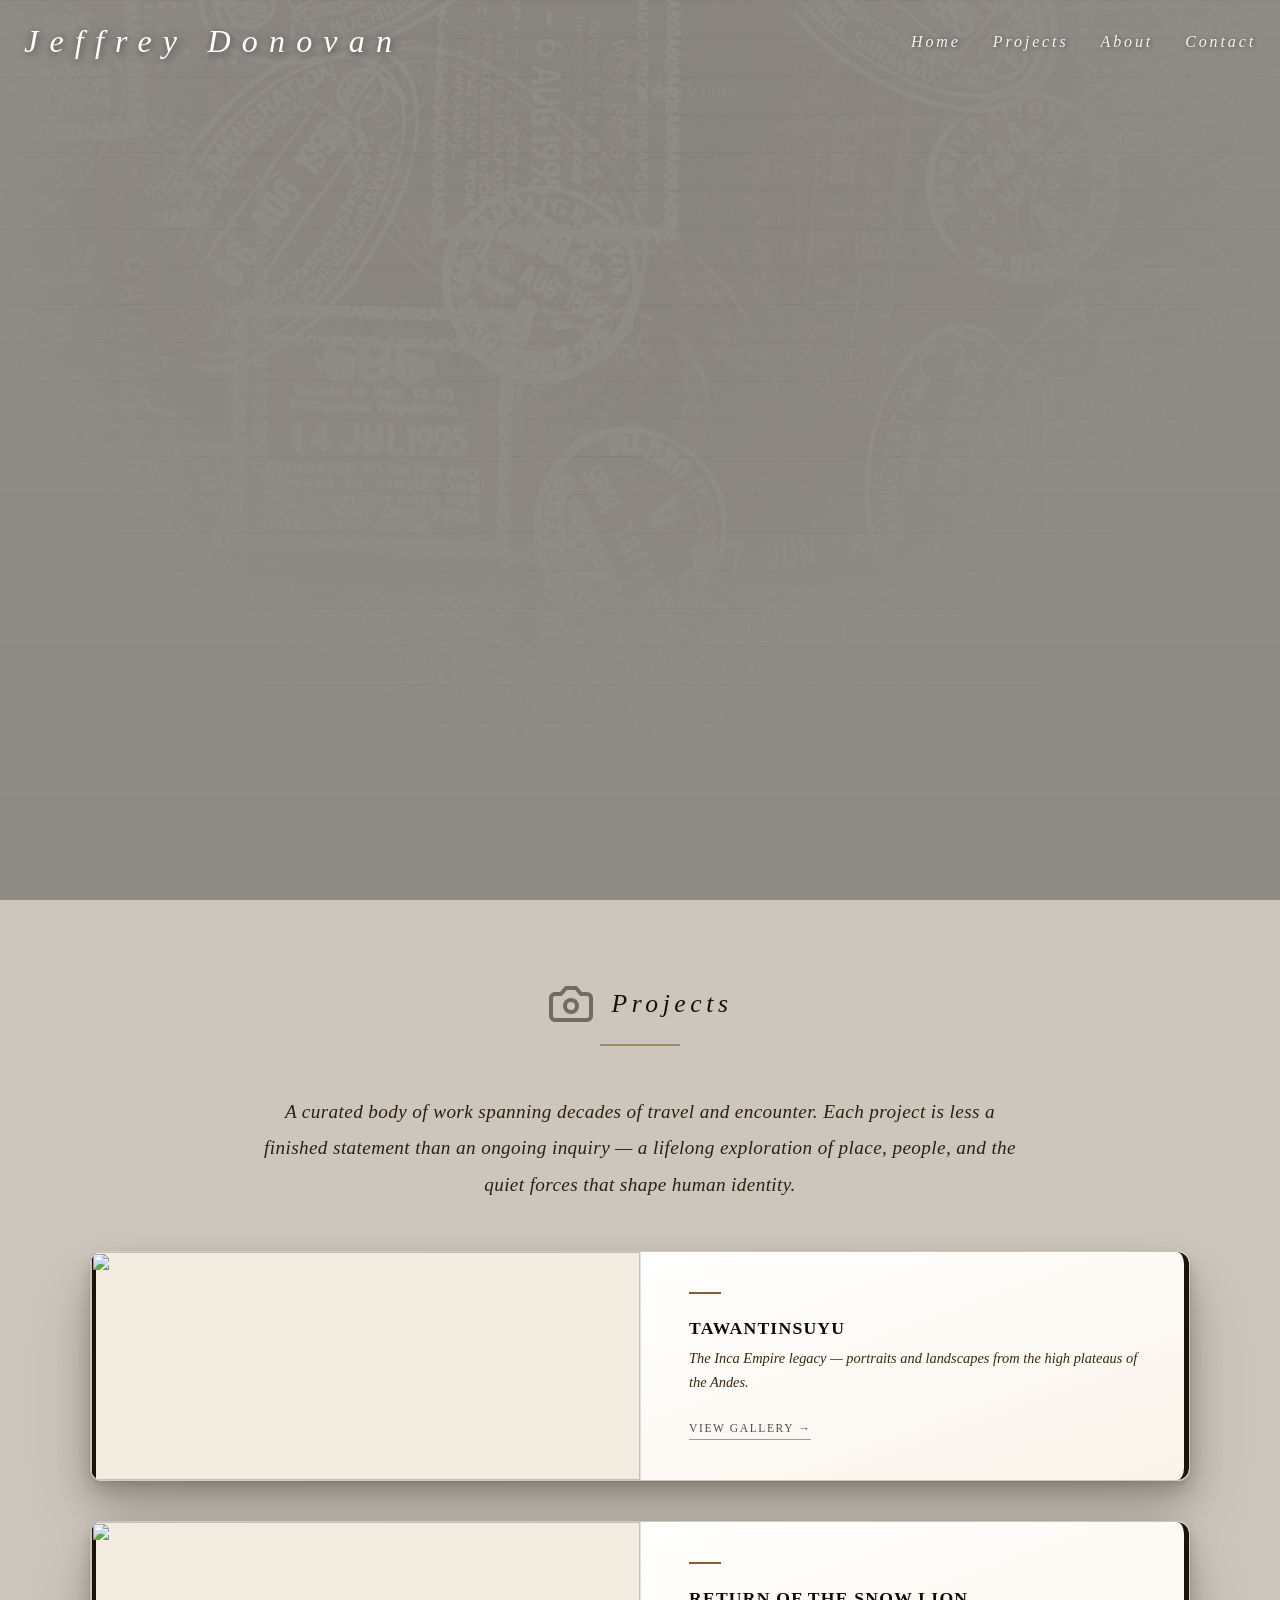
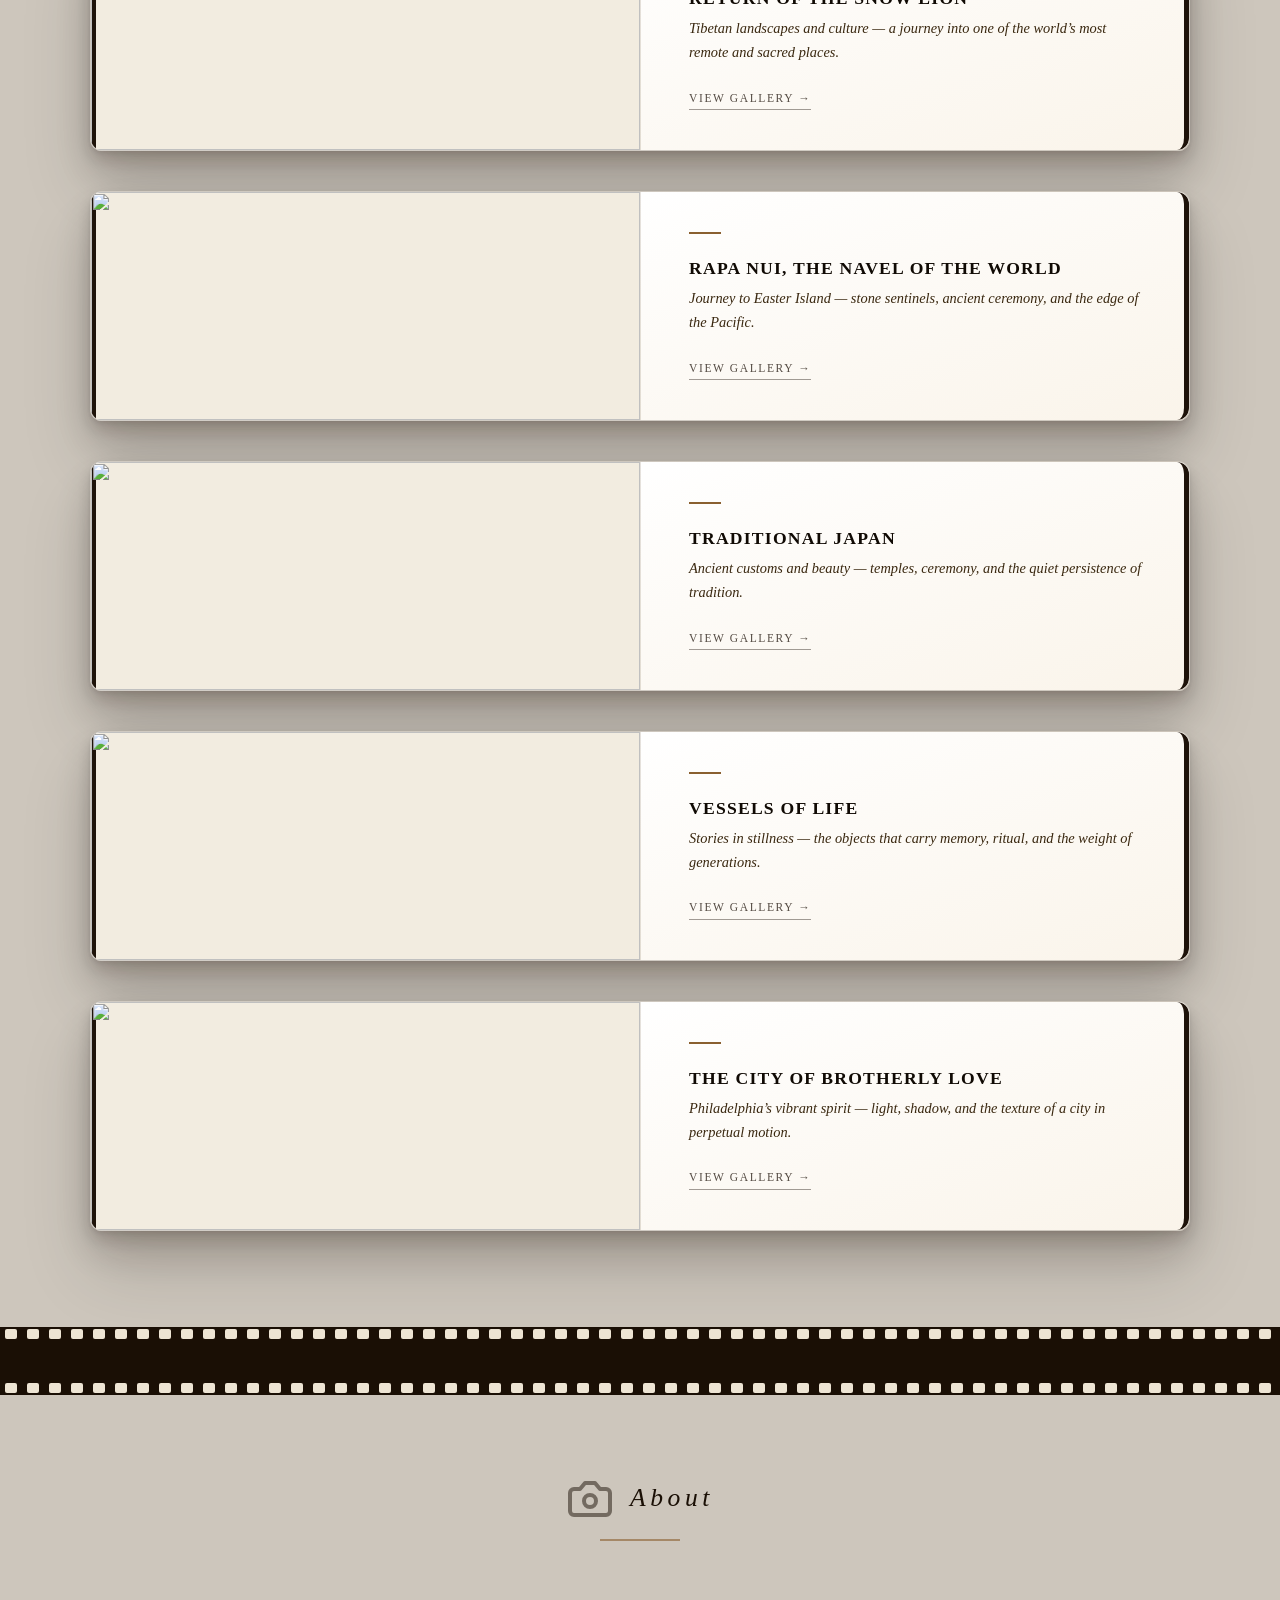
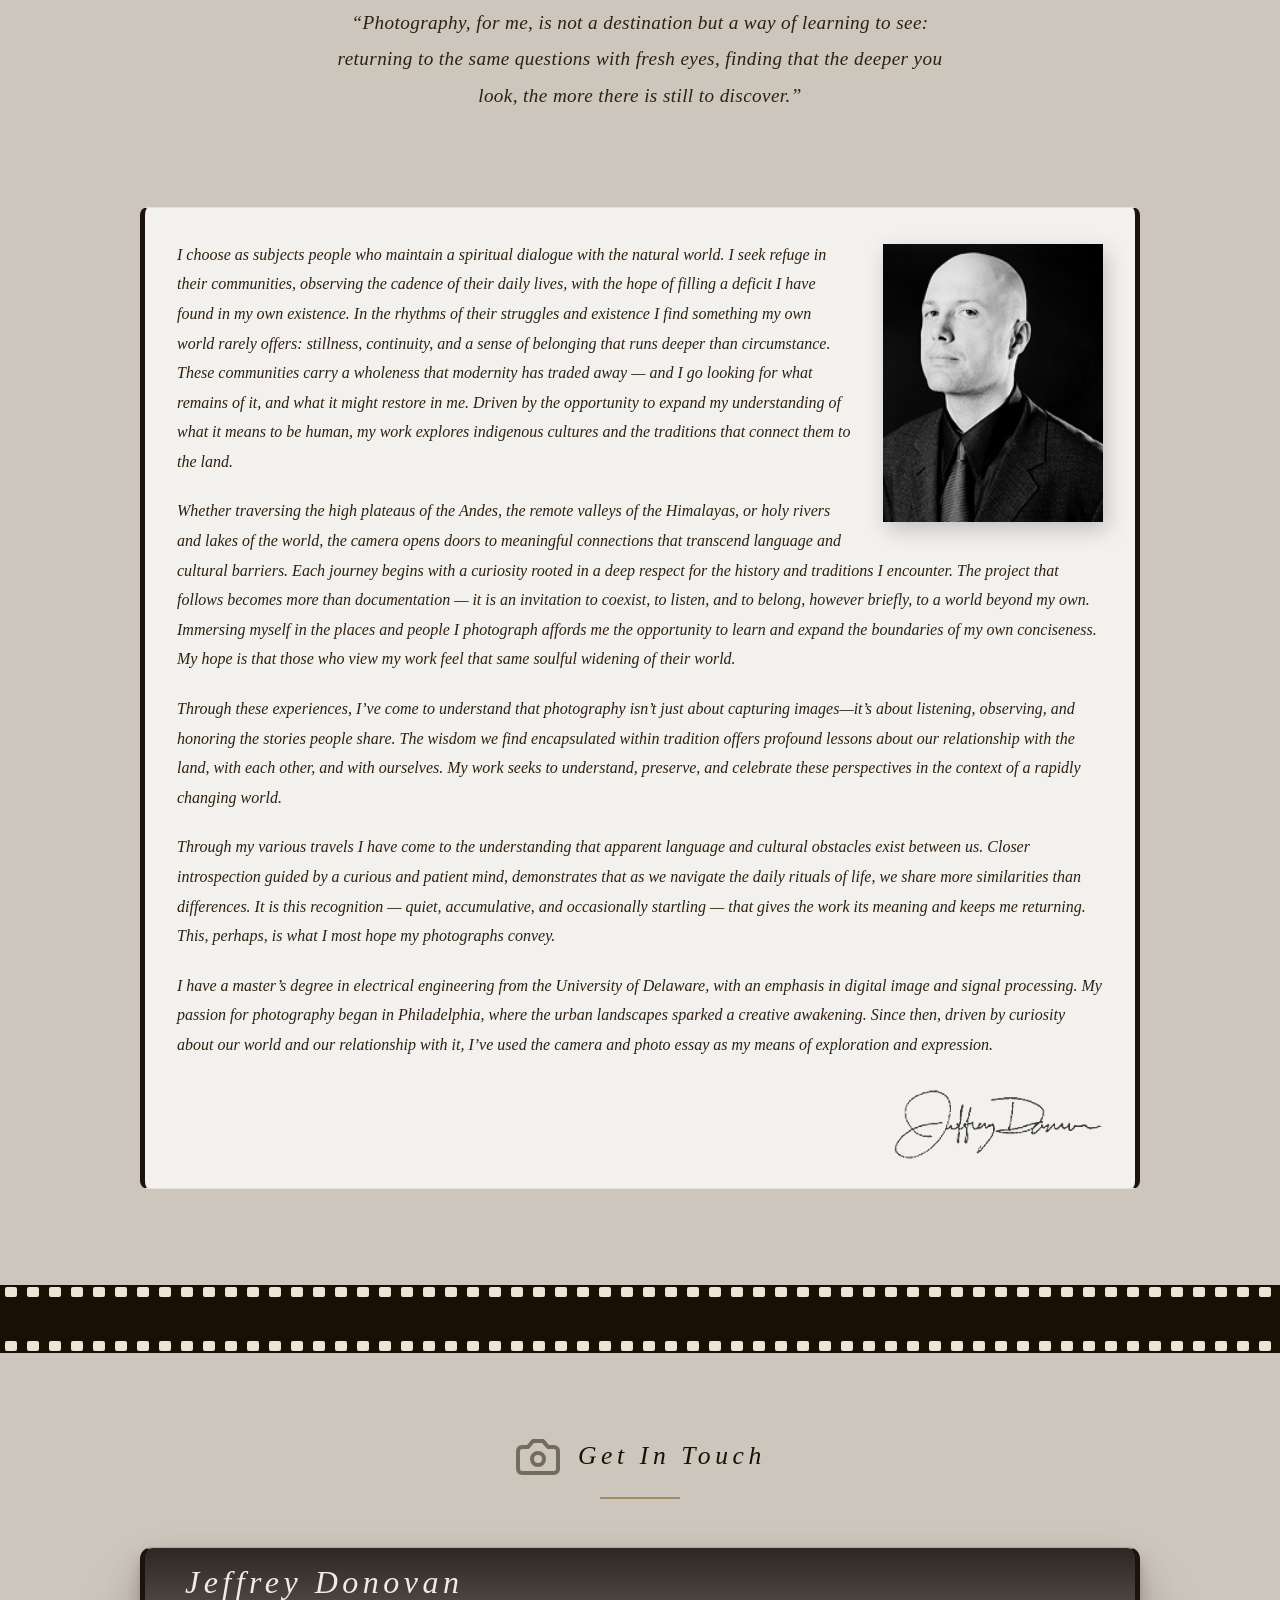
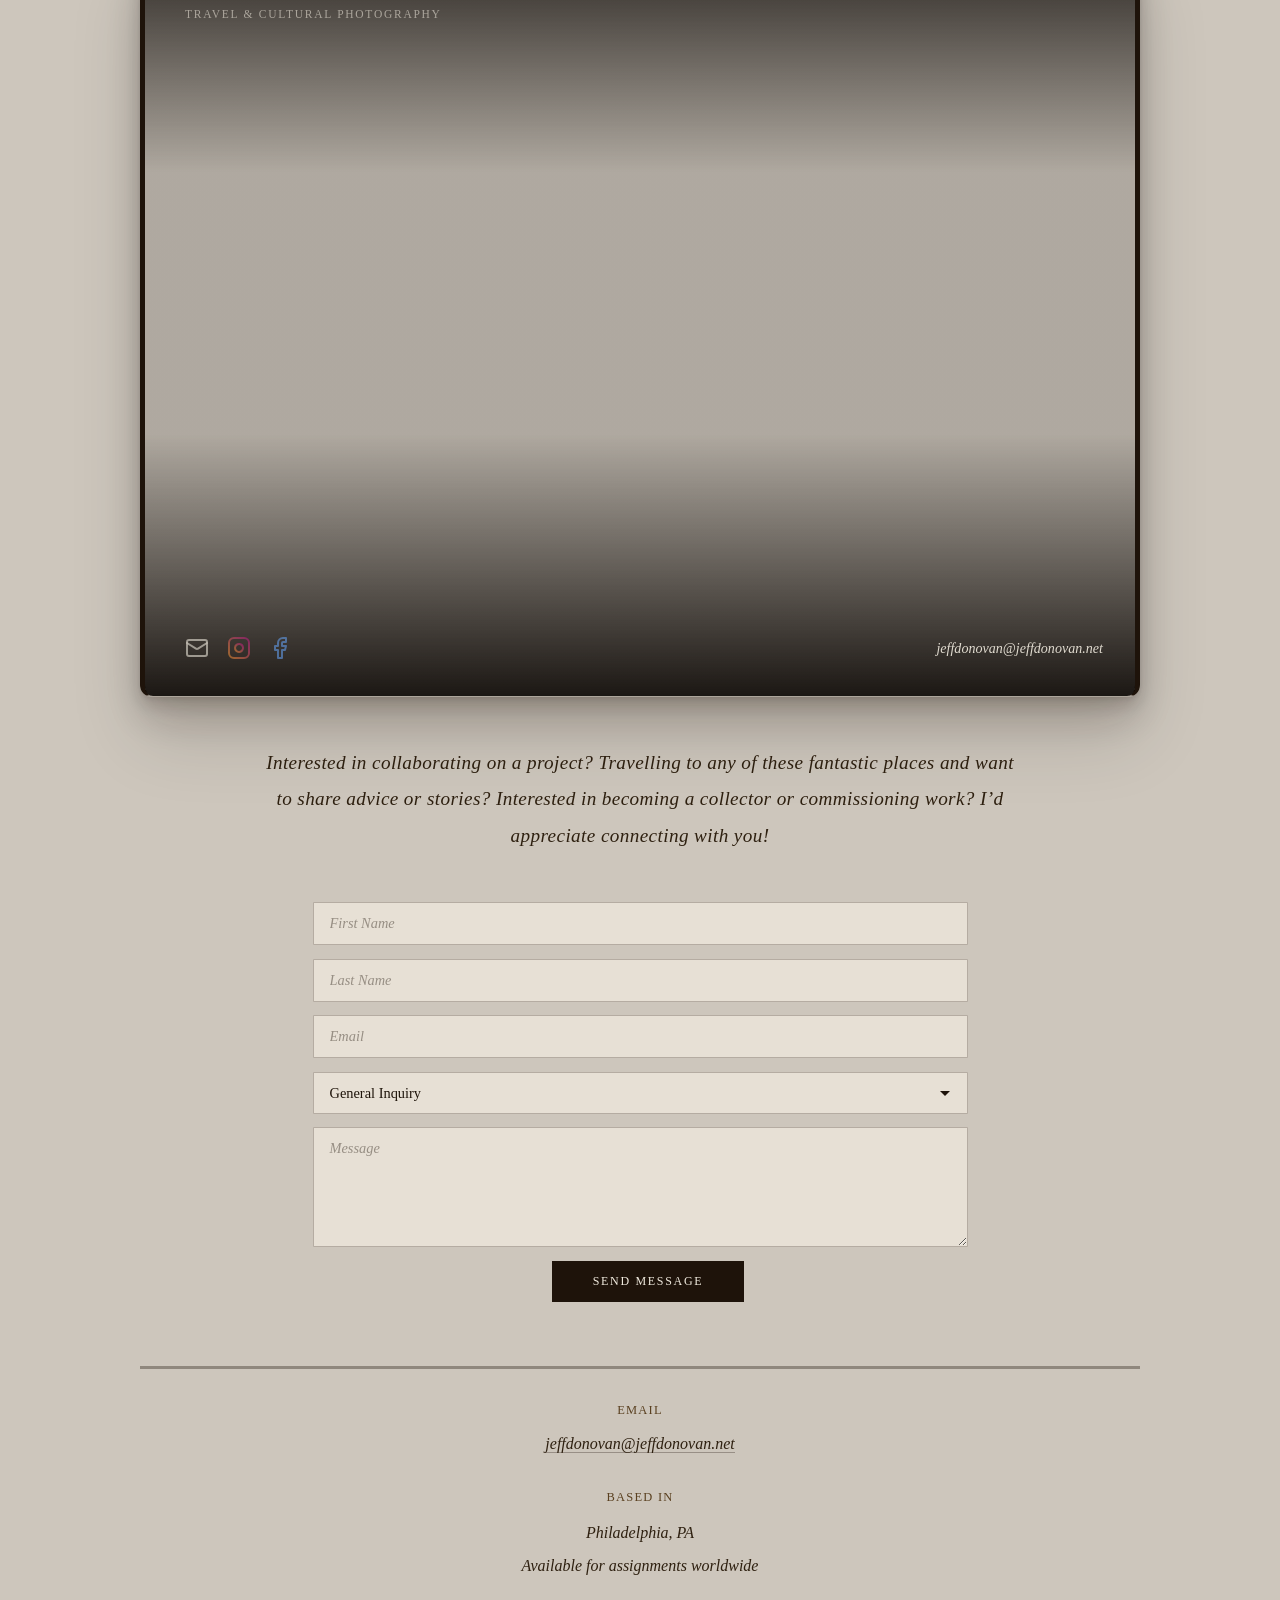
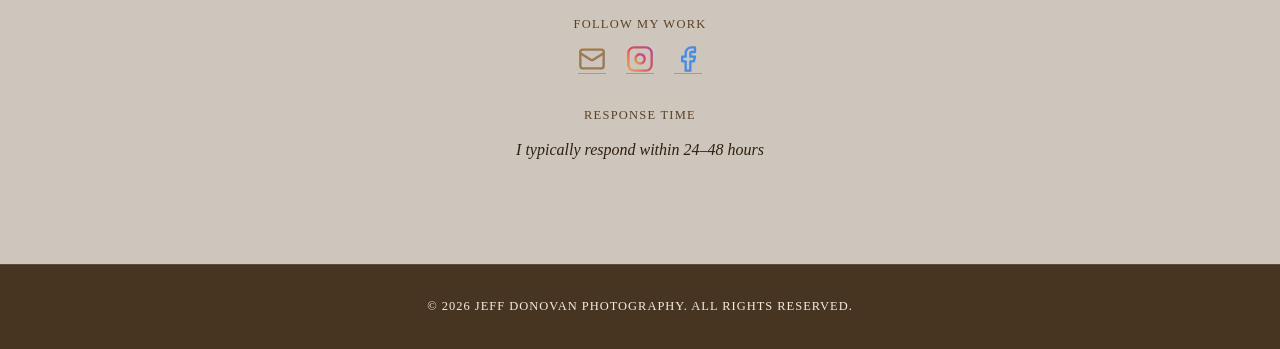
==== commit 2d663ea1: "Refine UI: film strip borders, signature, scroll margins, contact text, and modal polish - Image str" ====
--- a/index.html
+++ b/index.html
@@ -131,6 +131,65 @@
     </div>
   </section>
 
+  <!-- Image Strip -->
+  <div class="image-strip">
+    <div class="image-strip-track">
+      <img src="http://www.jeffdonovan.net/photos/md/JED-2005-0073.jpg" alt="">
+      <img src="http://www.jeffdonovan.net/photos/md/JED-2011-0134 001.jpg" alt="">
+      <img src="http://www.jeffdonovan.net/photos/md/JED-2011-0129 002.jpg" alt="">
+      <img src="http://www.jeffdonovan.net/photos/md/JED-2011-0158-001.jpg" alt="">
+      <img src="http://www.jeffdonovan.net/photos/md/JED-2006-0177.jpg" alt="">
+      <img src="http://www.jeffdonovan.net/photos/md/JED-2006-0161.jpg" alt="">
+      <img src="http://www.jeffdonovan.net/photos/md/JED-2006-0216.jpg" alt="">
+      <img src="http://www.jeffdonovan.net/photos/md/JED-2011-0294 001.jpg" alt="">
+      <img src="http://www.jeffdonovan.net/photos/md/JED-2003-0011-001.jpg" alt="">
+      <img src="http://www.jeffdonovan.net/photos/md/JED-2003-0016-001.jpg" alt="">
+      <img src="http://www.jeffdonovan.net/photos/md/JED-2003-0017-001.jpg" alt="">
+      <img src="http://www.jeffdonovan.net/photos/md/JED-2003-0014-001.jpg" alt="">
+      <img src="http://www.jeffdonovan.net/photos/md/JED-2012-0015-001.jpg" alt="">
+      <img src="http://www.jeffdonovan.net/photos/md/JED-2012-0294-001.jpg" alt="">
+      <img src="http://www.jeffdonovan.net/photos/md/JED-2012-0052-001.jpg" alt="">
+      <img src="http://www.jeffdonovan.net/photos/md/JED-2012-0261-002.jpg" alt="">
+      <img src="http://www.jeffdonovan.net/photos/md/JED-2012-0027-002.jpg" alt="">
+      <img src="http://www.jeffdonovan.net/photos/md/JED-2012-0045-003.jpg" alt="">
+      <img src="http://www.jeffdonovan.net/photos/md/JED-2010-0046-2.jpg" alt="">
+      <img src="http://www.jeffdonovan.net/photos/md/JED-2010-0152.jpg" alt="">
+      <img src="http://www.jeffdonovan.net/photos/md/JED-2010-0117.jpg" alt="">
+      <img src="http://www.jeffdonovan.net/photos/md/JED-2010-0179.jpg" alt="">
+      <img src="http://www.jeffdonovan.net/photos/md/JED-PHIL-0001.jpg" alt="">
+      <img src="http://www.jeffdonovan.net/photos/md/JED-PHIL-0040-1.jpg" alt="">
+      <img src="http://www.jeffdonovan.net/photos/md/JED-PHIL-0008.jpg" alt="">
+      <img src="http://www.jeffdonovan.net/photos/md/JED-PHIL-0011.jpg" alt="">
+      <!-- duplicate set for seamless loop -->
+      <img src="http://www.jeffdonovan.net/photos/md/JED-2005-0073.jpg" alt="">
+      <img src="http://www.jeffdonovan.net/photos/md/JED-2011-0134 001.jpg" alt="">
+      <img src="http://www.jeffdonovan.net/photos/md/JED-2011-0129 002.jpg" alt="">
+      <img src="http://www.jeffdonovan.net/photos/md/JED-2011-0158-001.jpg" alt="">
+      <img src="http://www.jeffdonovan.net/photos/md/JED-2006-0177.jpg" alt="">
+      <img src="http://www.jeffdonovan.net/photos/md/JED-2006-0161.jpg" alt="">
+      <img src="http://www.jeffdonovan.net/photos/md/JED-2006-0216.jpg" alt="">
+      <img src="http://www.jeffdonovan.net/photos/md/JED-2011-0294 001.jpg" alt="">
+      <img src="http://www.jeffdonovan.net/photos/md/JED-2003-0011-001.jpg" alt="">
+      <img src="http://www.jeffdonovan.net/photos/md/JED-2003-0016-001.jpg" alt="">
+      <img src="http://www.jeffdonovan.net/photos/md/JED-2003-0017-001.jpg" alt="">
+      <img src="http://www.jeffdonovan.net/photos/md/JED-2003-0014-001.jpg" alt="">
+      <img src="http://www.jeffdonovan.net/photos/md/JED-2012-0015-001.jpg" alt="">
+      <img src="http://www.jeffdonovan.net/photos/md/JED-2012-0294-001.jpg" alt="">
+      <img src="http://www.jeffdonovan.net/photos/md/JED-2012-0052-001.jpg" alt="">
+      <img src="http://www.jeffdonovan.net/photos/md/JED-2012-0261-002.jpg" alt="">
+      <img src="http://www.jeffdonovan.net/photos/md/JED-2012-0027-002.jpg" alt="">
+      <img src="http://www.jeffdonovan.net/photos/md/JED-2012-0045-003.jpg" alt="">
+      <img src="http://www.jeffdonovan.net/photos/md/JED-2010-0046-2.jpg" alt="">
+      <img src="http://www.jeffdonovan.net/photos/md/JED-2010-0152.jpg" alt="">
+      <img src="http://www.jeffdonovan.net/photos/md/JED-2010-0117.jpg" alt="">
+      <img src="http://www.jeffdonovan.net/photos/md/JED-2010-0179.jpg" alt="">
+      <img src="http://www.jeffdonovan.net/photos/md/JED-PHIL-0001.jpg" alt="">
+      <img src="http://www.jeffdonovan.net/photos/md/JED-PHIL-0040-1.jpg" alt="">
+      <img src="http://www.jeffdonovan.net/photos/md/JED-PHIL-0008.jpg" alt="">
+      <img src="http://www.jeffdonovan.net/photos/md/JED-PHIL-0011.jpg" alt="">
+    </div>
+  </div>
+
   <!-- About Section -->
   <section id="about" class="about">
     <div class="about-content">
@@ -145,7 +204,12 @@
       </h2>
       <!-- Row 1: quote full width -->
       <blockquote class="about-quote">
-        <p>&ldquo;Photography, for me, is not a destination but a way of learning to see: returning to the same questions with fresh eyes, finding that the deeper you look, the more there is still to discover.&rdquo;</p>
+        <div class="quote-rotator">
+          <p class="active">&ldquo;Photography, for me, is not a destination but a way of learning to see: returning to the same questions with fresh eyes, finding that the deeper you look, the more there is still to discover.&rdquo;</p>
+          <p>&ldquo;I choose as subjects people who maintain a spiritual dialogue with the natural world.&rdquo;</p>
+          <p>&ldquo;In a world of endless distraction, photography gives us permission to stop, be present, and truly pay attention to the moment in front of us. It demands your presence and rewards your attention.&rdquo;</p>
+          <p>&ldquo;Photography doesn&rsquo;t just capture moments &mdash; it teaches us how to live inside them, fully present in a world that rarely slows down, reminding us that the most extraordinary moments are found simply by paying attention to the ordinary ones.&rdquo;</p>
+        </div>
       </blockquote>
 
       <!-- Row 2: image floated left, text wraps around it -->
@@ -153,14 +217,75 @@
         <div class="about-image">
           <img src="JeffDonovanPortrait.jpg" alt="Jeff Donovan Portrait">
         </div>
-        <p class="main">I choose as subjects people who maintain a spiritual dialogue with the natural world &mdash; people who live close to the Earth and the landscapes they inhabit. My work explores indigenous cultures and the traditions that connect them to the land&mdash;from the high plateaus of the Andes to the remote valleys of the Himalayas.</p>
-        <p class="main">Every journey begins with curiosity and deep respect for the history and traditions of the communities I encounter. Driven by the opportunity to learn from others, I immerse myself in the places and people I photograph. Whether sharing a meal with a family in a remote Tibetan village or witnessing ancient ceremonies on Easter Island, the camera opens doors to meaningful connections that transcend language and cultural barriers.</p>
-        <p class="main">Through these experiences, I&rsquo;ve come to understand that photography isn&rsquo;t just about capturing images&mdash;it&rsquo;s about listening, observing, and honoring the stories people share. The wisdom within tradition offers profound lessons about our relationship with the land, with each other, and with ourselves. My work seeks to understand, preserve, and celebrate these perspectives in a rapidly changing world.</p>
-        <p class="main">I have a master&rsquo;s degree in electrical engineering from the University of Delaware, with an emphasis in digital image and signal processing. My passion for photography began in Philadelphia, where wondering among the urban landscapes sparked a creative awakening. Since then, driven by curiosity about our world, I&rsquo;ve used the camera and photo essay as my means of exploration and expression.</p>
+        <p class="main">I choose as subjects people who maintain a spiritual dialogue with the natural world. I seek refuge in their communities, observing the cadence of their daily lives, with the hope of filling a deficit I have found in my own existence. In the rhythms of their struggles and existence I find something my own world rarely offers: stillness, continuity, and a sense of belonging that runs deeper than circumstance. These communities carry a wholeness that modernity has traded away &mdash; and I go looking for what remains of it, and what it might restore in me. Driven by the opportunity to expand my understanding of what it means to be human, my work explores indigenous cultures and the traditions that connect them to the land.</p>
+        <p class="main">Whether traversing the high plateaus of the Andes, the remote valleys of the Himalayas, or holy rivers and lakes of the world, the camera opens doors to meaningful connections that transcend language and cultural barriers. Each journey begins with a curiosity rooted in a deep respect for the history and traditions I encounter. The project that follows becomes more than documentation &mdash; it is an invitation to coexist, to listen, and to belong, however briefly, to a world beyond my own. Immersing myself in the places and people I photograph affords me the opportunity to learn and expand the boundaries of my own conciseness. My hope is that those who view my work feel that same soulful widening of their world.</p>
+        <p class="main">Through these experiences, I&rsquo;ve come to understand that photography isn&rsquo;t just about capturing images&mdash;it&rsquo;s about listening, observing, and honoring the stories people share. The wisdom we find encapsulated within tradition offers profound lessons about our relationship with the land, with each other, and with ourselves. My work seeks to understand, preserve, and celebrate these perspectives in the context of a rapidly changing world.</p>
+        <p class="main">Through my various travels I have come to the understanding that apparent language and cultural obstacles exist between us. Closer introspection guided by a curious and patient mind, demonstrates that as we navigate the daily rituals of life, we share more similarities than differences. It is this recognition &mdash; quiet, accumulative, and occasionally startling &mdash; that gives the work its meaning and keeps me returning. This, perhaps, is what I most hope my photographs convey.</p>
+        <p class="main">I have a master&rsquo;s degree in electrical engineering from the University of Delaware, with an emphasis in digital image and signal processing. My passion for photography began in Philadelphia, where the urban landscapes sparked a creative awakening. Since then, driven by curiosity about our world and our relationship with it, I&rsquo;ve used the camera and photo essay as my means of exploration and expression.</p>
+        <img src="signature.png" alt="Jeff Donovan signature" class="about-signature">
       </div>
 
     </div>
   </section>
+
+  <!-- Image Strip (right to left) -->
+  <div class="image-strip image-strip--reverse">
+    <div class="image-strip-track">
+      <img src="http://www.jeffdonovan.net/photos/md/JED-2005-0073.jpg" alt="">
+      <img src="http://www.jeffdonovan.net/photos/md/JED-2011-0134 001.jpg" alt="">
+      <img src="http://www.jeffdonovan.net/photos/md/JED-2011-0129 002.jpg" alt="">
+      <img src="http://www.jeffdonovan.net/photos/md/JED-2011-0158-001.jpg" alt="">
+      <img src="http://www.jeffdonovan.net/photos/md/JED-2006-0177.jpg" alt="">
+      <img src="http://www.jeffdonovan.net/photos/md/JED-2006-0161.jpg" alt="">
+      <img src="http://www.jeffdonovan.net/photos/md/JED-2006-0216.jpg" alt="">
+      <img src="http://www.jeffdonovan.net/photos/md/JED-2011-0294 001.jpg" alt="">
+      <img src="http://www.jeffdonovan.net/photos/md/JED-2003-0011-001.jpg" alt="">
+      <img src="http://www.jeffdonovan.net/photos/md/JED-2003-0016-001.jpg" alt="">
+      <img src="http://www.jeffdonovan.net/photos/md/JED-2003-0017-001.jpg" alt="">
+      <img src="http://www.jeffdonovan.net/photos/md/JED-2003-0014-001.jpg" alt="">
+      <img src="http://www.jeffdonovan.net/photos/md/JED-2012-0015-001.jpg" alt="">
+      <img src="http://www.jeffdonovan.net/photos/md/JED-2012-0294-001.jpg" alt="">
+      <img src="http://www.jeffdonovan.net/photos/md/JED-2012-0052-001.jpg" alt="">
+      <img src="http://www.jeffdonovan.net/photos/md/JED-2012-0261-002.jpg" alt="">
+      <img src="http://www.jeffdonovan.net/photos/md/JED-2012-0027-002.jpg" alt="">
+      <img src="http://www.jeffdonovan.net/photos/md/JED-2012-0045-003.jpg" alt="">
+      <img src="http://www.jeffdonovan.net/photos/md/JED-2010-0046-2.jpg" alt="">
+      <img src="http://www.jeffdonovan.net/photos/md/JED-2010-0152.jpg" alt="">
+      <img src="http://www.jeffdonovan.net/photos/md/JED-2010-0117.jpg" alt="">
+      <img src="http://www.jeffdonovan.net/photos/md/JED-2010-0179.jpg" alt="">
+      <img src="http://www.jeffdonovan.net/photos/md/JED-PHIL-0001.jpg" alt="">
+      <img src="http://www.jeffdonovan.net/photos/md/JED-PHIL-0040-1.jpg" alt="">
+      <img src="http://www.jeffdonovan.net/photos/md/JED-PHIL-0008.jpg" alt="">
+      <img src="http://www.jeffdonovan.net/photos/md/JED-PHIL-0011.jpg" alt="">
+      <!-- duplicate set for seamless loop -->
+      <img src="http://www.jeffdonovan.net/photos/md/JED-2005-0073.jpg" alt="">
+      <img src="http://www.jeffdonovan.net/photos/md/JED-2011-0134 001.jpg" alt="">
+      <img src="http://www.jeffdonovan.net/photos/md/JED-2011-0129 002.jpg" alt="">
+      <img src="http://www.jeffdonovan.net/photos/md/JED-2011-0158-001.jpg" alt="">
+      <img src="http://www.jeffdonovan.net/photos/md/JED-2006-0177.jpg" alt="">
+      <img src="http://www.jeffdonovan.net/photos/md/JED-2006-0161.jpg" alt="">
+      <img src="http://www.jeffdonovan.net/photos/md/JED-2006-0216.jpg" alt="">
+      <img src="http://www.jeffdonovan.net/photos/md/JED-2011-0294 001.jpg" alt="">
+      <img src="http://www.jeffdonovan.net/photos/md/JED-2003-0011-001.jpg" alt="">
+      <img src="http://www.jeffdonovan.net/photos/md/JED-2003-0016-001.jpg" alt="">
+      <img src="http://www.jeffdonovan.net/photos/md/JED-2003-0017-001.jpg" alt="">
+      <img src="http://www.jeffdonovan.net/photos/md/JED-2003-0014-001.jpg" alt="">
+      <img src="http://www.jeffdonovan.net/photos/md/JED-2012-0015-001.jpg" alt="">
+      <img src="http://www.jeffdonovan.net/photos/md/JED-2012-0294-001.jpg" alt="">
+      <img src="http://www.jeffdonovan.net/photos/md/JED-2012-0052-001.jpg" alt="">
+      <img src="http://www.jeffdonovan.net/photos/md/JED-2012-0261-002.jpg" alt="">
+      <img src="http://www.jeffdonovan.net/photos/md/JED-2012-0027-002.jpg" alt="">
+      <img src="http://www.jeffdonovan.net/photos/md/JED-2012-0045-003.jpg" alt="">
+      <img src="http://www.jeffdonovan.net/photos/md/JED-2010-0046-2.jpg" alt="">
+      <img src="http://www.jeffdonovan.net/photos/md/JED-2010-0152.jpg" alt="">
+      <img src="http://www.jeffdonovan.net/photos/md/JED-2010-0117.jpg" alt="">
+      <img src="http://www.jeffdonovan.net/photos/md/JED-2010-0179.jpg" alt="">
+      <img src="http://www.jeffdonovan.net/photos/md/JED-PHIL-0001.jpg" alt="">
+      <img src="http://www.jeffdonovan.net/photos/md/JED-PHIL-0040-1.jpg" alt="">
+      <img src="http://www.jeffdonovan.net/photos/md/JED-PHIL-0008.jpg" alt="">
+      <img src="http://www.jeffdonovan.net/photos/md/JED-PHIL-0011.jpg" alt="">
+    </div>
+  </div>
 
   <!-- Contact Section -->
   <section id="contact" class="contact">
@@ -181,7 +306,7 @@
         <div class="contact-business-card" id="business-card">
           <div class="card-inner" id="card-inner">
 
-            <!-- Face 1: JED-2005-0062 -->
+            <!-- Face 0: image 1 — JED-2005-0062 -->
             <div class="card-face" id="card-face-0">
               <div class="business-card-bg" style="background-image:url('http://www.jeffdonovan.net/photos/xlg/JED-2005-0062.jpg')"></div>
               <div class="business-card-overlay"></div>
@@ -207,8 +332,21 @@
               </div>
             </div>
 
-            <!-- Face 2: JED-2006-0177 -->
-            <div class="card-face" id="card-face-1" style="visibility:hidden">
+            <!-- Face 1: white info card -->
+            <div class="card-face card-info-face-white" id="card-face-1" style="visibility:hidden">
+              <div class="card-info-content">
+                <div class="card-info-rule"></div>
+                <h3 class="card-info-name">Jeffrey Donovan</h3>
+                <p class="card-info-subtitle">Travel &amp; Cultural Photography</p>
+                <div class="card-info-divider"></div>
+                <a href="mailto:jeffdonovan@jeffdonovan.net" class="card-info-email" onclick="event.stopPropagation()">jeffdonovan@jeffdonovan.net</a>
+                <p class="card-info-web">www.jeffdonovan.net</p>
+                <p class="card-info-location">Philadelphia, PA &mdash; Available worldwide</p>
+              </div>
+            </div>
+
+            <!-- Face 2: image 2 — JED-2006-0177 -->
+            <div class="card-face" id="card-face-2" style="visibility:hidden">
               <div class="business-card-bg" style="background-image:url('http://www.jeffdonovan.net/photos/xlg/JED-2006-0177.jpg')"></div>
               <div class="business-card-overlay"></div>
               <div class="business-card-content">
@@ -233,33 +371,7 @@
               </div>
             </div>
 
-            <!-- Face 3: JED-2003-0014-001 -->
-            <div class="card-face" id="card-face-2" style="visibility:hidden">
-              <div class="business-card-bg" style="background-image:url('http://www.jeffdonovan.net/photos/xlg/JED-2003-0014-001.jpg')"></div>
-              <div class="business-card-overlay"></div>
-              <div class="business-card-content">
-                <div class="business-card-top">
-                  <h3 class="business-card-name">Jeffrey Donovan</h3>
-                  <p class="business-card-subtitle">Travel &amp; Cultural Photography</p>
-                </div>
-                <div class="business-card-bottom">
-                  <div class="business-card-social">
-                    <a href="mailto:jeffdonovan@jeffdonovan.net" title="Email" onclick="event.stopPropagation()">
-                      <svg xmlns="http://www.w3.org/2000/svg" width="24" height="24" viewBox="0 0 24 24" fill="none" stroke="rgba(242,236,224,0.75)" stroke-width="2" stroke-linecap="round" stroke-linejoin="round"><rect x="2" y="4" width="20" height="16" rx="2"/><path d="m22 7-8.97 5.7a1.94 1.94 0 0 1-2.06 0L2 7"/></svg>
-                    </a>
-                    <a href="#" title="Instagram" onclick="event.stopPropagation()">
-                      <svg xmlns="http://www.w3.org/2000/svg" width="24" height="24" viewBox="0 0 24 24" fill="none" stroke-width="2" stroke-linecap="round" stroke-linejoin="round"><defs><linearGradient id="ig-g3" x1="0%" y1="100%" x2="100%" y2="0%"><stop offset="0%" stop-color="rgba(240,148,51,0.75)"/><stop offset="100%" stop-color="rgba(188,24,136,0.75)"/></linearGradient></defs><rect x="2" y="2" width="20" height="20" rx="5" ry="5" stroke="url(#ig-g3)"/><path d="M16 11.37A4 4 0 1 1 12.63 8 4 4 0 0 1 16 11.37z" stroke="url(#ig-g3)"/><line x1="17.5" y1="6.5" x2="17.51" y2="6.5" stroke="url(#ig-g3)"/></svg>
-                    </a>
-                    <a href="#" title="Facebook" onclick="event.stopPropagation()">
-                      <svg xmlns="http://www.w3.org/2000/svg" width="24" height="24" viewBox="0 0 24 24" fill="none" stroke="rgba(100,160,242,0.75)" stroke-width="2" stroke-linecap="round" stroke-linejoin="round"><path d="M18 2h-3a5 5 0 0 0-5 5v3H7v4h3v8h4v-8h3l1-4h-4V7a1 1 0 0 1 1-1h3z"/></svg>
-                    </a>
-                  </div>
-                  <a href="mailto:jeffdonovan@jeffdonovan.net" class="business-card-email" onclick="event.stopPropagation()">jeffdonovan@jeffdonovan.net</a>
-                </div>
-              </div>
-            </div>
-
-            <!-- Face 4: Black background, centred info -->
+            <!-- Face 3: black info card -->
             <div class="card-face card-info-face" id="card-face-3" style="visibility:hidden">
               <div class="card-info-content">
                 <div class="card-info-rule"></div>
@@ -272,10 +384,88 @@
               </div>
             </div>
 
-          </div>
-        </div>
-
-        <p class="portfolio-detail-description">Interested in collaborating on a project? Travelling to any of these fantastic places and want to share advice or stories? Interested in prints or commissioning work? I&rsquo;d appreciate connecting with you!</p>
+            <!-- Face 4: image 3 — JED-2003-0014-001 -->
+            <div class="card-face" id="card-face-4" style="visibility:hidden">
+              <div class="business-card-bg" style="background-image:url('http://www.jeffdonovan.net/photos/xlg/JED-2003-0014-001.jpg')"></div>
+              <div class="business-card-overlay"></div>
+              <div class="business-card-content">
+                <div class="business-card-top">
+                  <h3 class="business-card-name">Jeffrey Donovan</h3>
+                  <p class="business-card-subtitle">Travel &amp; Cultural Photography</p>
+                </div>
+                <div class="business-card-bottom">
+                  <div class="business-card-social">
+                    <a href="mailto:jeffdonovan@jeffdonovan.net" title="Email" onclick="event.stopPropagation()">
+                      <svg xmlns="http://www.w3.org/2000/svg" width="24" height="24" viewBox="0 0 24 24" fill="none" stroke="rgba(242,236,224,0.75)" stroke-width="2" stroke-linecap="round" stroke-linejoin="round"><rect x="2" y="4" width="20" height="16" rx="2"/><path d="m22 7-8.97 5.7a1.94 1.94 0 0 1-2.06 0L2 7"/></svg>
+                    </a>
+                    <a href="#" title="Instagram" onclick="event.stopPropagation()">
+                      <svg xmlns="http://www.w3.org/2000/svg" width="24" height="24" viewBox="0 0 24 24" fill="none" stroke-width="2" stroke-linecap="round" stroke-linejoin="round"><defs><linearGradient id="ig-g3" x1="0%" y1="100%" x2="100%" y2="0%"><stop offset="0%" stop-color="rgba(240,148,51,0.75)"/><stop offset="100%" stop-color="rgba(188,24,136,0.75)"/></linearGradient></defs><rect x="2" y="2" width="20" height="20" rx="5" ry="5" stroke="url(#ig-g3)"/><path d="M16 11.37A4 4 0 1 1 12.63 8 4 4 0 0 1 16 11.37z" stroke="url(#ig-g3)"/><line x1="17.5" y1="6.5" x2="17.51" y2="6.5" stroke="url(#ig-g3)"/></svg>
+                    </a>
+                    <a href="#" title="Facebook" onclick="event.stopPropagation()">
+                      <svg xmlns="http://www.w3.org/2000/svg" width="24" height="24" viewBox="0 0 24 24" fill="none" stroke="rgba(100,160,242,0.75)" stroke-width="2" stroke-linecap="round" stroke-linejoin="round"><path d="M18 2h-3a5 5 0 0 0-5 5v3H7v4h3v8h4v-8h3l1-4h-4V7a1 1 0 0 1 1-1h3z"/></svg>
+                    </a>
+                  </div>
+                  <a href="mailto:jeffdonovan@jeffdonovan.net" class="business-card-email" onclick="event.stopPropagation()">jeffdonovan@jeffdonovan.net</a>
+                </div>
+              </div>
+            </div>
+
+            <!-- Face 5: white info card -->
+            <div class="card-face card-info-face-white" id="card-face-5" style="visibility:hidden">
+              <div class="card-info-content">
+                <div class="card-info-rule"></div>
+                <h3 class="card-info-name">Jeffrey Donovan</h3>
+                <p class="card-info-subtitle">Travel &amp; Cultural Photography</p>
+                <div class="card-info-divider"></div>
+                <a href="mailto:jeffdonovan@jeffdonovan.net" class="card-info-email" onclick="event.stopPropagation()">jeffdonovan@jeffdonovan.net</a>
+                <p class="card-info-web">www.jeffdonovan.net</p>
+                <p class="card-info-location">Philadelphia, PA &mdash; Available worldwide</p>
+              </div>
+            </div>
+
+            <!-- Face 6: image 4 — JED-2010-0179 -->
+            <div class="card-face" id="card-face-6" style="visibility:hidden">
+              <div class="business-card-bg" style="background-image:url('http://www.jeffdonovan.net/photos/xlg/JED-2010-0179.jpg')"></div>
+              <div class="business-card-overlay"></div>
+              <div class="business-card-content">
+                <div class="business-card-top">
+                  <h3 class="business-card-name">Jeffrey Donovan</h3>
+                  <p class="business-card-subtitle">Travel &amp; Cultural Photography</p>
+                </div>
+                <div class="business-card-bottom">
+                  <div class="business-card-social">
+                    <a href="mailto:jeffdonovan@jeffdonovan.net" title="Email" onclick="event.stopPropagation()">
+                      <svg xmlns="http://www.w3.org/2000/svg" width="24" height="24" viewBox="0 0 24 24" fill="none" stroke="rgba(242,236,224,0.75)" stroke-width="2" stroke-linecap="round" stroke-linejoin="round"><rect x="2" y="4" width="20" height="16" rx="2"/><path d="m22 7-8.97 5.7a1.94 1.94 0 0 1-2.06 0L2 7"/></svg>
+                    </a>
+                    <a href="#" title="Instagram" onclick="event.stopPropagation()">
+                      <svg xmlns="http://www.w3.org/2000/svg" width="24" height="24" viewBox="0 0 24 24" fill="none" stroke-width="2" stroke-linecap="round" stroke-linejoin="round"><defs><linearGradient id="ig-g4" x1="0%" y1="100%" x2="100%" y2="0%"><stop offset="0%" stop-color="rgba(240,148,51,0.75)"/><stop offset="100%" stop-color="rgba(188,24,136,0.75)"/></linearGradient></defs><rect x="2" y="2" width="20" height="20" rx="5" ry="5" stroke="url(#ig-g4)"/><path d="M16 11.37A4 4 0 1 1 12.63 8 4 4 0 0 1 16 11.37z" stroke="url(#ig-g4)"/><line x1="17.5" y1="6.5" x2="17.51" y2="6.5" stroke="url(#ig-g4)"/></svg>
+                    </a>
+                    <a href="#" title="Facebook" onclick="event.stopPropagation()">
+                      <svg xmlns="http://www.w3.org/2000/svg" width="24" height="24" viewBox="0 0 24 24" fill="none" stroke="rgba(100,160,242,0.75)" stroke-width="2" stroke-linecap="round" stroke-linejoin="round"><path d="M18 2h-3a5 5 0 0 0-5 5v3H7v4h3v8h4v-8h3l1-4h-4V7a1 1 0 0 1 1-1h3z"/></svg>
+                    </a>
+                  </div>
+                  <a href="mailto:jeffdonovan@jeffdonovan.net" class="business-card-email" onclick="event.stopPropagation()">jeffdonovan@jeffdonovan.net</a>
+                </div>
+              </div>
+            </div>
+
+            <!-- Face 7: black info card -->
+            <div class="card-face card-info-face" id="card-face-7" style="visibility:hidden">
+              <div class="card-info-content">
+                <div class="card-info-rule"></div>
+                <h3 class="card-info-name">Jeffrey Donovan</h3>
+                <p class="card-info-subtitle">Travel &amp; Cultural Photography</p>
+                <div class="card-info-divider"></div>
+                <a href="mailto:jeffdonovan@jeffdonovan.net" class="card-info-email" onclick="event.stopPropagation()">jeffdonovan@jeffdonovan.net</a>
+                <p class="card-info-web">www.jeffdonovan.net</p>
+                <p class="card-info-location">Philadelphia, PA &mdash; Available worldwide</p>
+              </div>
+            </div>
+
+          </div>
+        </div>
+
+        <p class="portfolio-detail-description">Interested in collaborating on a project? Travelling to any of these fantastic places and want to share advice or stories? Interested in becoming a collector or commissioning work? I&rsquo;d appreciate connecting with you!</p>
 
 
       <!-- Contact form -->
@@ -369,71 +559,61 @@
       const urls = JSON.parse(panel.getAttribute('data-images'));
       if (!urls || !urls.length) return;
 
-      // Create a wrapper that sizes to the first image naturally
       panel.style.position = 'relative';
 
-      // First image sits in normal flow to set the panel height
+      // All images are position:absolute from the start — no layout switching
       const imgs = urls.map((src, i) => {
         const img = document.createElement('img');
         img.src = src;
         img.alt = '';
+        img.style.position = 'absolute';
+        img.style.top = '0';
+        img.style.left = '0';
         img.style.width = '100%';
-        img.style.height = 'auto';
+        img.style.height = '100%';
+        img.style.objectFit = 'cover';
         img.style.display = 'block';
         img.style.transition = 'opacity 0.8s ease-in-out';
-
-        if (i === 0) {
-          // First image: in normal flow, fully visible
-          img.style.position = 'relative';
-          img.style.opacity = '1';
-          img.style.zIndex = '2';
-        } else {
-          // Other images: absolutely stacked on top, hidden
-          img.style.position = 'absolute';
-          img.style.top = '0';
-          img.style.left = '0';
-          img.style.opacity = '0';
-          img.style.zIndex = '1';
-        }
-
+        img.style.opacity = i === 0 ? '1' : '0';
+        img.style.zIndex  = i === 0 ? '2' : '1';
         panel.appendChild(img);
         return img;
       });
+
+      // Lock panel height from first image's aspect ratio once it loads
+      function lockHeight() {
+        if (imgs[0].naturalHeight > 0) {
+          const ratio = imgs[0].naturalHeight / imgs[0].naturalWidth;
+          panel.style.height = (panel.offsetWidth * ratio) + 'px';
+        }
+      }
+      imgs[0].complete ? lockHeight() : imgs[0].addEventListener('load', lockHeight);
+      window.addEventListener('resize', lockHeight);
 
       let current = 0;
       setInterval(() => {
         const prev = current;
         current = (current + 1) % imgs.length;
 
-        // Move incoming image to top and fade it in
-        imgs[current].style.position = 'absolute';
-        imgs[current].style.top = '0';
-        imgs[current].style.left = '0';
-        imgs[current].style.zIndex = '3';
+        imgs[current].style.zIndex  = '3';
         imgs[current].style.opacity = '1';
 
-        // After fade completes, make incoming the new "base" in normal flow
         setTimeout(() => {
-          // Demote previous base back to absolute/hidden
-          imgs[prev].style.position = 'absolute';
           imgs[prev].style.opacity = '0';
-          imgs[prev].style.zIndex = '1';
-
-          // Promote current to normal flow so it sets panel height
-          imgs[current].style.position = 'relative';
+          imgs[prev].style.zIndex  = '1';
           imgs[current].style.zIndex = '2';
-        }, 900); // slightly longer than transition duration
-
+        }, 900);
       }, 3000);
     });
   </script>
   <script>
-    // ── Business card 4-face carousel ──
+    // ── Business card 8-face carousel ──
     (function () {
       var card  = document.getElementById('business-card');
       var inner = document.getElementById('card-inner');
-      var faces = [0,1,2,3].map(function(i){ return document.getElementById('card-face-'+i); });
+      var faces = [0,1,2,3,4,5,6,7].map(function(i){ return document.getElementById('card-face-'+i); });
       var step = 0, cDeg = 0, busy = false;
+      var autoTimer = null;
 
       // Position a face without animation, then show it
       function placeFace(face, deg) {
@@ -447,13 +627,13 @@
       placeFace(faces[0], 0);
       placeFace(faces[1], 180);
 
-      card.addEventListener('click', function () {
+      function flip() {
         if (busy) return;
         busy = true;
 
         var prevFace      = faces[step];
-        var nextStep      = (step + 1) % 4;
-        var afterNextStep = (step + 2) % 4;
+        var nextStep      = (step + 1) % 8;
+        var afterNextStep = (step + 2) % 8;
         var afterNextFace = faces[afterNextStep];
 
         // Pre-position the face that will become the new "back" after this flip
@@ -472,7 +652,38 @@
           prevFace.style.visibility = 'hidden';
           busy = false;
         });
+      }
+
+      // Even-indexed faces are images (6 s); odd-indexed are info cards (3 s)
+      function scheduleNext() {
+        var delay = (step % 2 === 0) ? 6000 : 3000;
+        autoTimer = setTimeout(function() { flip(); scheduleNext(); }, delay);
+      }
+
+      // Click resets the auto-rotation timer
+      card.addEventListener('click', function () {
+        clearTimeout(autoTimer);
+        flip();
+        scheduleNext();
       });
+
+      scheduleNext();
+    })();
+  </script>
+  <script>
+    // ── About quote rotator ──
+    (function() {
+      var rotator = document.querySelector('.quote-rotator');
+      if (!rotator) return;
+      var slides = Array.from(rotator.querySelectorAll('p'));
+      if (slides.length < 2) return;
+
+      var current = 0;
+      setInterval(function() {
+        slides[current].classList.remove('active');
+        current = (current + 1) % slides.length;
+        slides[current].classList.add('active');
+      }, 10000);
     })();
   </script>
 </body>
--- a/styles.css
+++ b/styles.css
@@ -215,6 +215,8 @@
   background-size: cover;
   background-position: center;
   background-repeat: no-repeat;
+  transition: opacity 0.8s ease-in-out;
+  will-change: opacity;
 }
 
 .hero::before {
@@ -308,6 +310,7 @@
 
 /* ── Portfolio section ── */
 .portfolio {
+  scroll-margin-top: 4rem;
   padding: 5rem 1.5rem 6rem;
   position: relative;
 }
@@ -356,6 +359,24 @@
   letter-spacing: 0.02em;
   text-align: center;
   width: 100%;
+}
+
+/* Quote rotator — all quotes share the same grid cell so the container
+   is always as tall as the longest quote; no JS height measurement needed */
+.about-quote .quote-rotator {
+  display: grid;
+  width: 100%;
+}
+
+.about-quote .quote-rotator p {
+  grid-area: 1 / 1;
+  opacity: 0;
+  transition: opacity 1.2s ease-in-out;
+  margin: 0;
+}
+
+.about-quote .quote-rotator p.active {
+  opacity: 1;
 }
 
 /* No ::before quote mark */
@@ -498,8 +519,62 @@
 
 .category-link:hover { opacity: 1; }
 
+/* ── Image strip between portfolio and about ── */
+.image-strip {
+  position: relative;
+  width: 100%;
+  overflow: hidden;
+  line-height: 0;
+  background: #1a0f05;
+  padding: 14px 0;
+}
+
+/* Sprocket holes rendered as a tiling SVG pattern on top/bottom edges */
+.image-strip::before,
+.image-strip::after {
+  content: '';
+  position: absolute;
+  left: 0; right: 0;
+  height: 14px;
+  z-index: 2;
+  pointer-events: none;
+  background-image: url("data:image/svg+xml,%3Csvg xmlns='http://www.w3.org/2000/svg' width='22' height='14'%3E%3Crect width='22' height='14' fill='%231a0f05'/%3E%3Crect x='5' y='2' width='12' height='10' rx='2' fill='%23ede4d3'/%3E%3C/svg%3E");
+  background-size: 22px 14px;
+}
+
+.image-strip::before { top: 0; }
+.image-strip::after  { bottom: 0; }
+
+.image-strip-track {
+  display: flex;
+  height: 40px;
+  animation: strip-scroll-right 40s linear infinite;
+}
+
+.image-strip-track img {
+  height: 40px;
+  width: auto;
+  flex-shrink: 0;
+  display: block;
+}
+
+@keyframes strip-scroll-right {
+  from { transform: translateX(-50%); }
+  to   { transform: translateX(0); }
+}
+
+@keyframes strip-scroll-left {
+  from { transform: translateX(0); }
+  to   { transform: translateX(-50%); }
+}
+
+.image-strip--reverse .image-strip-track {
+  animation-name: strip-scroll-left;
+}
+
 /* ── About section ── */
 .about {
+  scroll-margin-top: 4rem;
   padding: 5rem 1.5rem 6rem;
   position: relative;
 }
@@ -559,8 +634,19 @@
 
 .about-text p:last-child { margin-bottom: 0; }
 
+.about-signature {
+  display: block;
+  height: 80px;
+  width: auto;
+  margin-top: 1.5rem;
+  margin-left: auto;
+  filter: invert(1);
+  opacity: 0.75;
+}
+
 /* ── Contact section ── */
 .contact {
+  scroll-margin-top: 4rem;
   padding: 5rem 1.5rem 6rem;
   position: relative;
 }
@@ -616,6 +702,7 @@
   height: 100%;
   transform-style: preserve-3d;
   transition: transform 0.8s cubic-bezier(0.4, 0.2, 0.2, 1);
+  will-change: transform;
 }
 
 .card-face {
@@ -677,7 +764,7 @@
   align-items: center;
   justify-content: center;
   text-align: center;
-  gap: 0.55rem;
+  gap: 1rem;
   padding: 2.5rem;
   width: 100%;
 }
@@ -686,7 +773,6 @@
   width: 2.5rem;
   height: 2px;
   background-color: #8a6030;
-  margin-bottom: 0.5rem;
 }
 
 .card-info-name {
@@ -695,7 +781,7 @@
   font-weight: 300;
   font-style: italic;
   letter-spacing: 0.14em;
-  color: #f2ece0;
+  color: #e8b84b;
   line-height: 1.1;
 }
 
@@ -704,40 +790,54 @@
   font-size: 0.72rem;
   letter-spacing: 0.2em;
   text-transform: uppercase;
-  color: rgba(242, 236, 224, 0.5);
+  color: rgba(220, 168, 80, 0.75);
 }
 
 .card-info-divider {
   width: 60px;
   height: 1px;
-  background-color: rgba(242, 236, 224, 0.2);
-  margin: 0.4rem 0;
+  background-color: rgba(220, 168, 80, 0.4);
 }
 
 .card-info-email {
   font-family: Georgia, 'Times New Roman', serif;
   font-size: 0.95rem;
   font-style: italic;
-  color: rgba(242, 236, 224, 0.85);
+  color: #d4944a;
   text-decoration: none;
   transition: color 0.3s;
 }
 
-.card-info-email:hover { color: #f2ece0; }
+.card-info-email:hover { color: #e8b84b; }
 
 .card-info-web {
   font-family: Georgia, 'Times New Roman', serif;
   font-size: 0.82rem;
   letter-spacing: 0.08em;
-  color: rgba(242, 236, 224, 0.45);
+  color: rgba(212, 148, 74, 0.7);
 }
 
 .card-info-location {
   font-family: Georgia, 'Times New Roman', serif;
   font-size: 0.75rem;
   font-style: italic;
-  color: rgba(242, 236, 224, 0.3);
-}
+  color: rgba(212, 148, 74, 0.55);
+}
+
+/* ── Info face white variant ── */
+.card-face.card-info-face-white {
+  background: #f5f0e8;
+  align-items: center;
+  justify-content: center;
+}
+
+.card-info-face-white .card-info-name     { color: #8a4018; }
+.card-info-face-white .card-info-subtitle { color: rgba(138, 64, 24, 0.7); }
+.card-info-face-white .card-info-divider  { background-color: rgba(138, 64, 24, 0.3); }
+.card-info-face-white .card-info-email    { color: #7a3010; }
+.card-info-face-white .card-info-email:hover { color: #5a2008; }
+.card-info-face-white .card-info-web      { color: rgba(122, 48, 16, 0.65); }
+.card-info-face-white .card-info-location { color: rgba(122, 48, 16, 0.5); }
 
 
 .business-card-top {}
@@ -925,9 +1025,9 @@
 .contact-submit-btn {
   align-self: center;
   padding: 0.75rem 2.5rem;
-  background: transparent;
-  color: #1e140a;
-  border: 1px solid rgba(30,19,10,0.5);
+  background: #1e130a;
+  color: #f2ece0;
+  border: 1px solid #1e130a;
   border-radius: 0;
   font-size: 0.75rem;
   font-family: Georgia, 'Times New Roman', serif;
@@ -938,8 +1038,8 @@
 }
 
 .contact-submit-btn:hover:not(:disabled) {
-  background: rgba(30,19,10,0.08);
-  border-color: #1e130a;
+  background: #3a2510;
+  border-color: #3a2510;
   transform: translateY(-2px);
 }
 
@@ -1077,6 +1177,28 @@
 
 
   .hero { background-attachment: scroll !important; }
+
+  .card-info-content {
+    gap: 0.4rem;
+    padding: 1.25rem;
+  }
+
+  .card-info-name {
+    font-size: 2rem;
+  }
+
+  .card-info-subtitle {
+    font-size: 0.62rem;
+  }
+
+  .card-info-email {
+    font-size: 0.8rem;
+  }
+
+  .card-info-web,
+  .card-info-location {
+    font-size: 0.68rem;
+  }
 }
 
 @media (max-width: 480px) {
